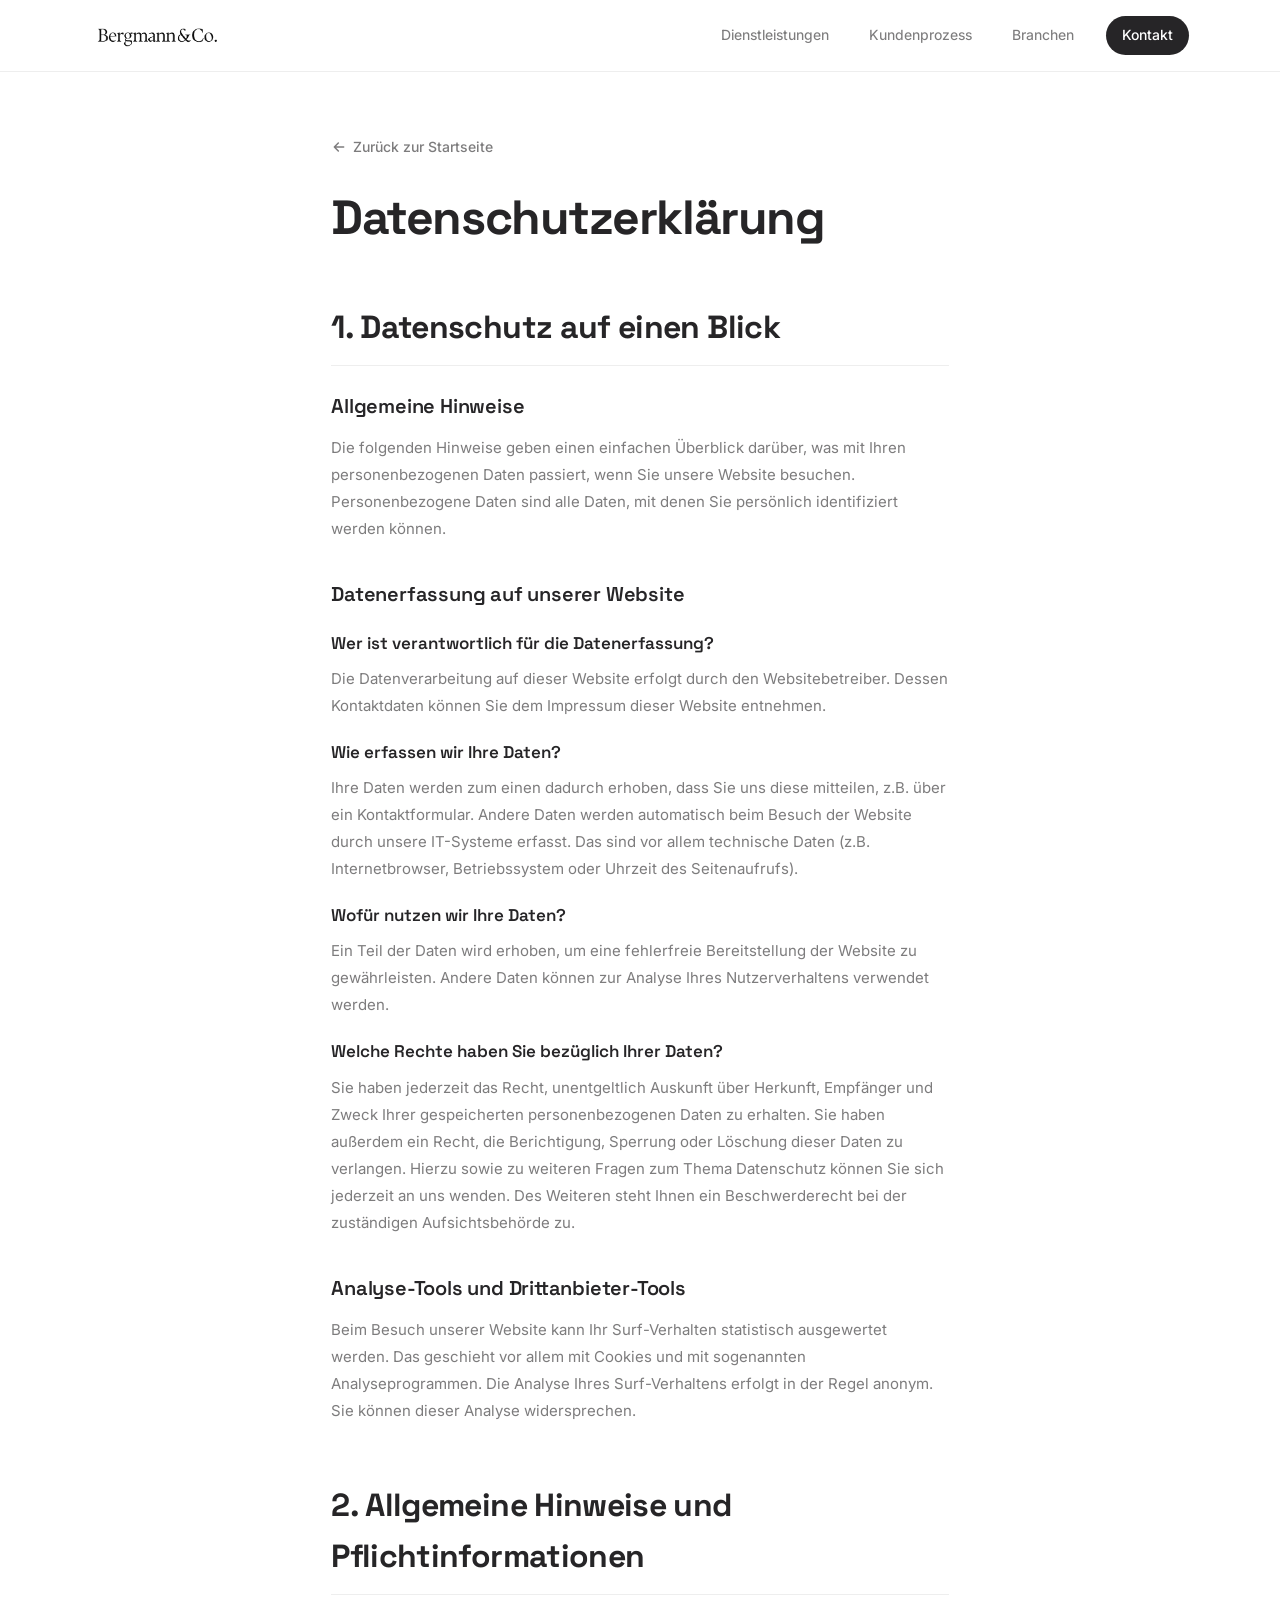
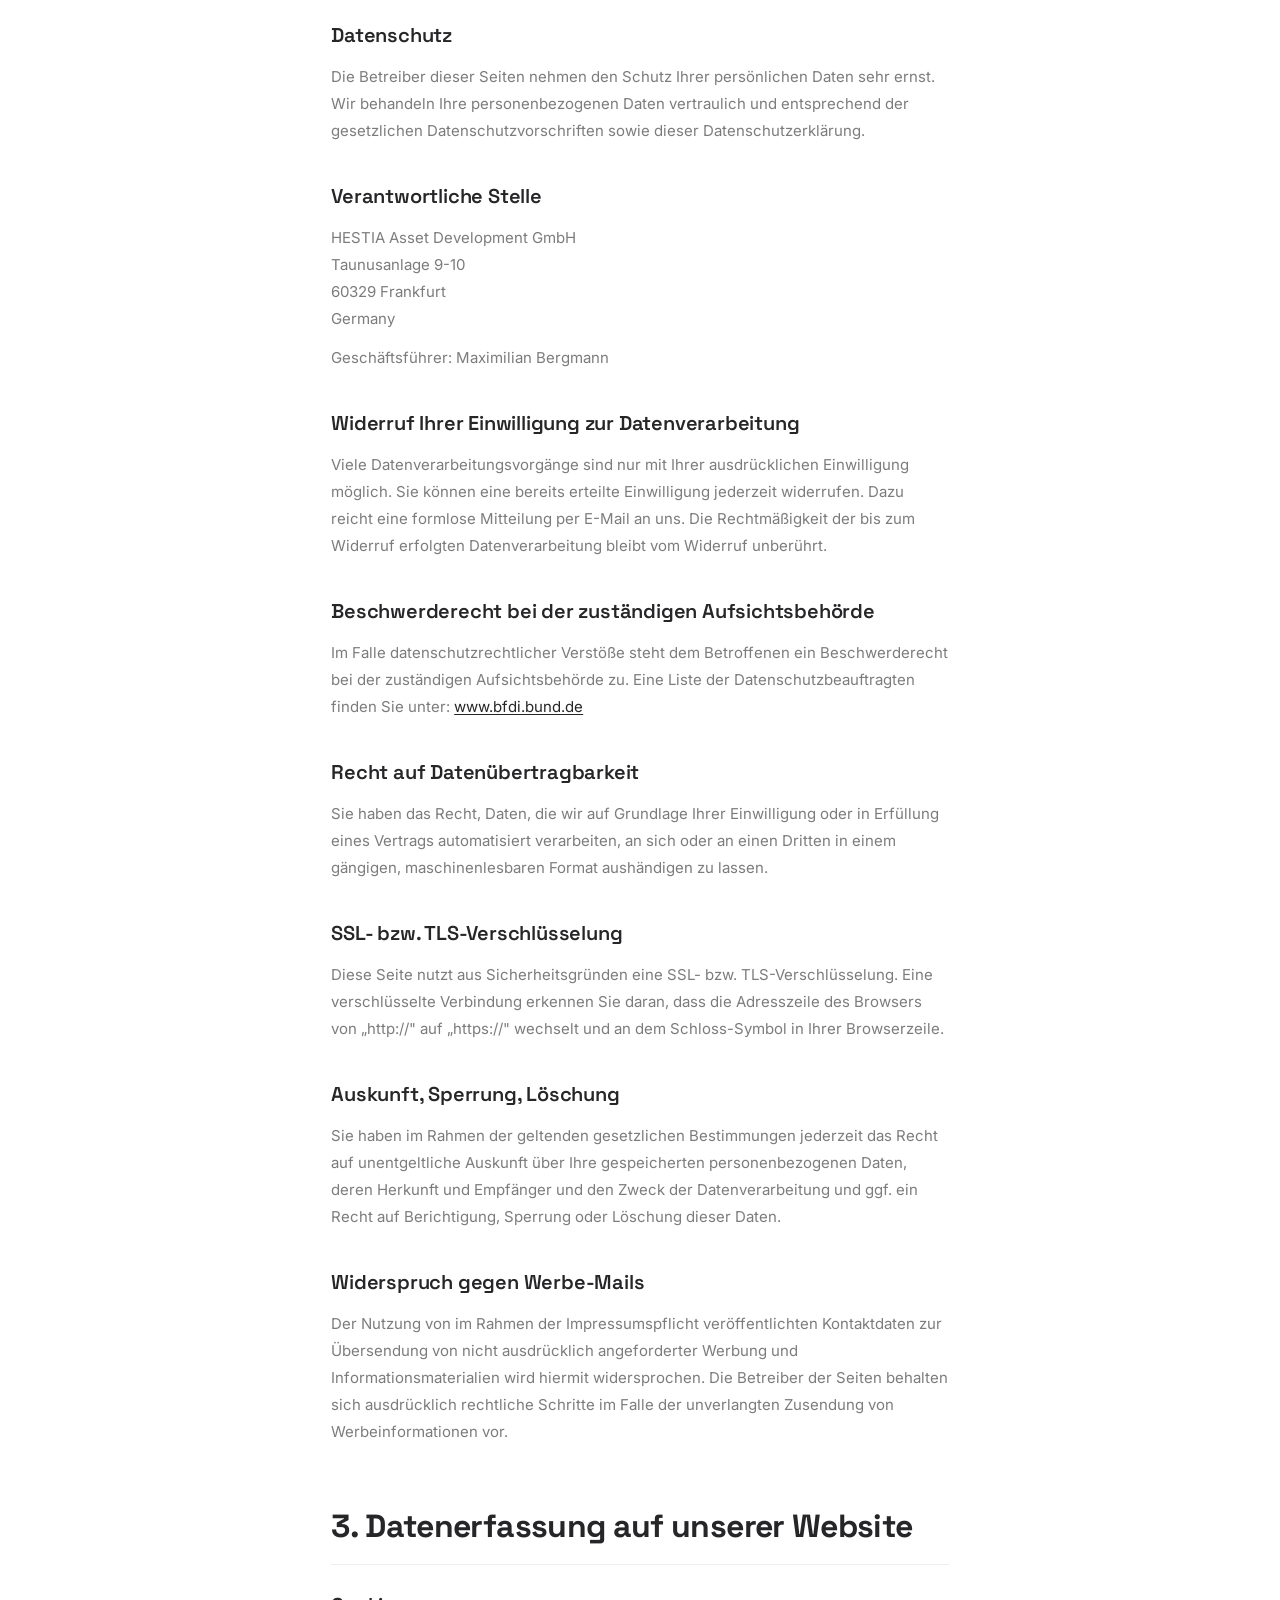
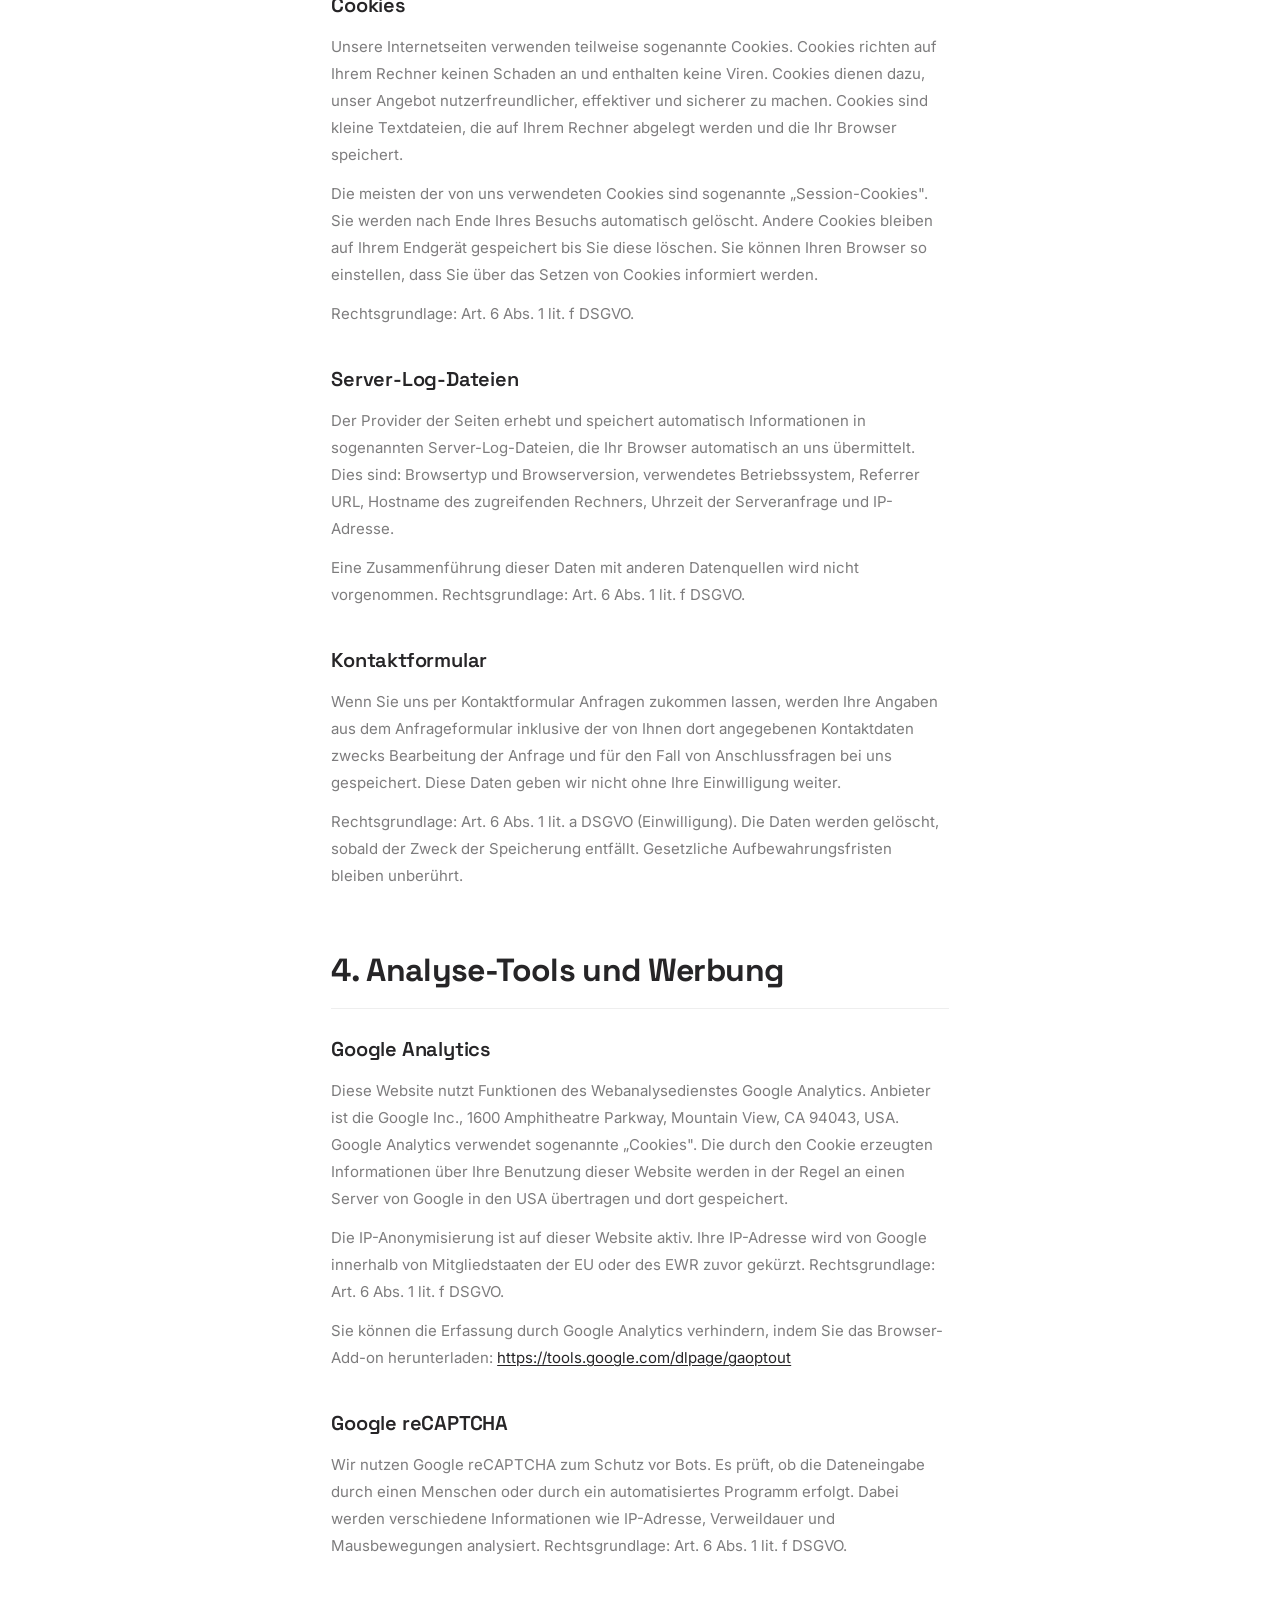
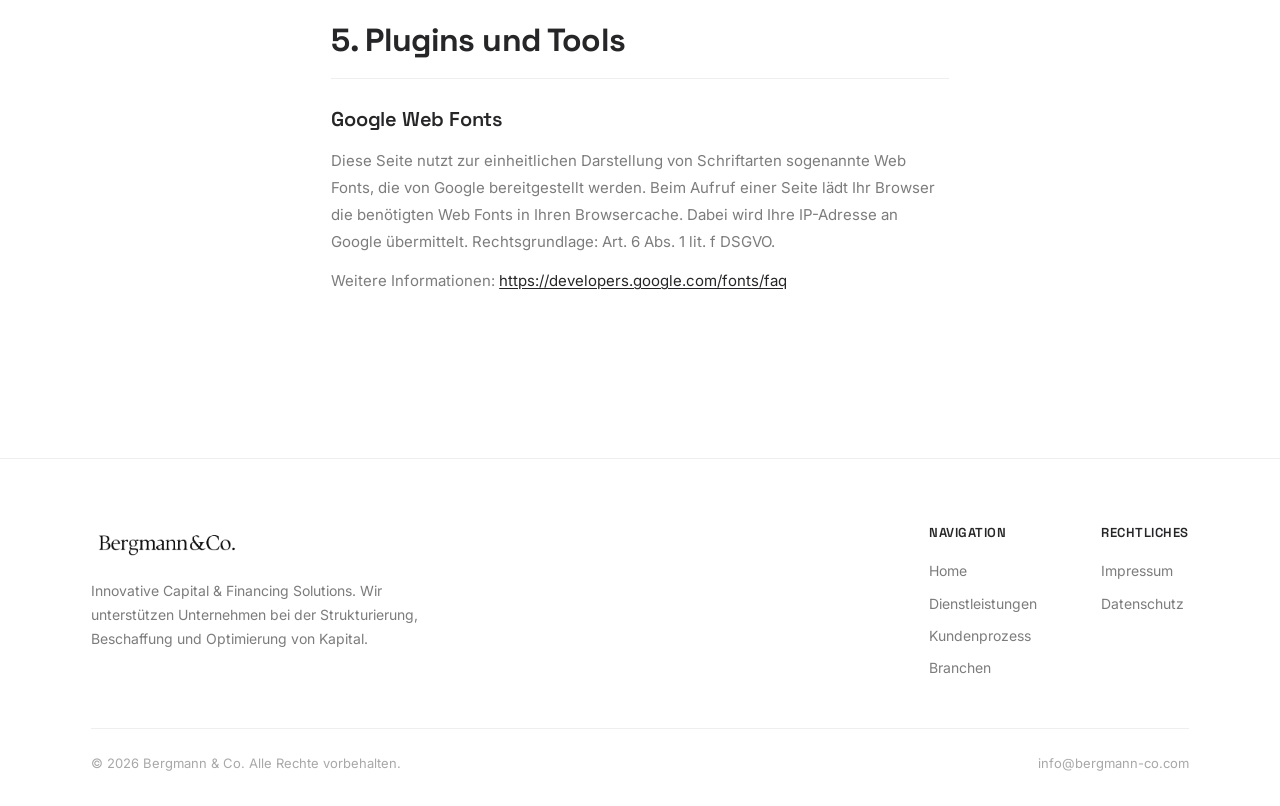
==== datenschutz.html @ a4ee8e70 "v7: Card page redesign, favicon.ico, production-hardened Vercel config Redesigned all 3 team card pa" ====
<!DOCTYPE html>
<html lang="de">
<head>
  <meta charset="UTF-8">
  <meta name="viewport" content="width=device-width, initial-scale=1.0">
  <title>Datenschutz — Bergmann & Co.</title>
  <link rel="icon" href="/favicon.ico" sizes="any">
  <link rel="icon" type="image/svg+xml" href="/favicon.svg">
  <link rel="canonical" href="https://bergmann-co.com/datenschutz">

  <!-- Fonts -->
  <link rel="preconnect" href="https://fonts.googleapis.com">
  <link rel="preconnect" href="https://fonts.gstatic.com" crossorigin>
  <link href="https://fonts.googleapis.com/css2?family=Inter:wght@300;400;500;600;700&family=Space+Grotesk:wght@400;500;600;700&display=swap" rel="stylesheet">

  <!-- Styles -->
  <link rel="stylesheet" href="assets/css/main.css">
  <style>
    .legal { padding: calc(var(--nav-height) + 64px) 0 var(--section-pad); }
    .legal__container { max-width: 720px; margin: 0 auto; padding: 0 var(--container-pad); }
    .legal__back { display: inline-flex; align-items: center; gap: 6px; font-size: 14px; font-weight: 500; color: var(--color-dark-60); margin-bottom: 32px; transition: color 0.25s; }
    .legal__back:hover { color: var(--color-dark); }
    .legal__back svg { transition: transform 0.25s; }
    .legal__back:hover svg { transform: translateX(-3px); }
    .legal__title { font-family: var(--font-heading); font-weight: 700; font-size: clamp(32px, 4vw, 48px); letter-spacing: -0.03em; margin-bottom: 48px; line-height: 1.15; }
    .legal__section { margin-bottom: 36px; }
    .legal__heading { font-family: var(--font-heading); font-weight: 600; font-size: 20px; letter-spacing: -0.01em; margin-bottom: 12px; }
    .legal__subheading { font-family: var(--font-heading); font-weight: 600; font-size: 17px; margin-bottom: 8px; margin-top: 20px; }
    .legal__text { font-size: 15px; line-height: 1.8; color: var(--color-dark-60); margin-bottom: 12px; }
    .legal__text a { color: var(--color-dark); text-decoration: underline; text-underline-offset: 2px; }
    .legal__text a:hover { color: var(--color-dark-80); }
    .legal__number { font-family: var(--font-heading); font-weight: 700; font-size: clamp(24px, 3vw, 32px); letter-spacing: -0.02em; margin-bottom: 24px; margin-top: 56px; padding-bottom: 12px; border-bottom: 1px solid var(--color-border); }
  </style>
</head>
<body>

  <!-- ========== NAVIGATION ========== -->
  <nav class="nav is-scrolled" id="nav">
    <div class="nav__container">
      <a href="index.html" class="nav__logo">
        <img src="assets/images/logo-black.png" alt="Bergmann & Co." class="nav__logo-img">
      </a>
      <div class="nav__links">
        <a href="index.html#services" class="nav__link">Dienstleistungen</a>
        <a href="index.html#process" class="nav__link">Kundenprozess</a>
        <a href="index.html#industries" class="nav__link">Branchen</a>
        <a href="index.html" class="nav__link nav__link--cta">Kontakt</a>
      </div>
      <button class="nav__burger" id="navBurger" aria-label="Menü öffnen">
        <span></span>
        <span></span>
      </button>
    </div>
  </nav>

  <!-- ========== MOBILE MENU ========== -->
  <div class="mobile-menu" id="mobileMenu">
    <div class="mobile-menu__inner">
      <a href="index.html#services" class="mobile-menu__link">Dienstleistungen</a>
      <a href="index.html#process" class="mobile-menu__link">Kundenprozess</a>
      <a href="index.html#industries" class="mobile-menu__link">Branchen</a>
      <a href="index.html" class="mobile-menu__link">Kontakt</a>
    </div>
  </div>

  <!-- ========== LEGAL CONTENT ========== -->
  <section class="legal">
    <div class="legal__container">
      <a href="index.html" class="legal__back">
        <svg width="16" height="16" viewBox="0 0 16 16" fill="none"><path d="M12.67 8H3.33M7.33 4l-4 4 4 4" stroke="currentColor" stroke-width="1.5" stroke-linecap="round" stroke-linejoin="round"/></svg>
        Zurück zur Startseite
      </a>
      <h1 class="legal__title">Datenschutzerklärung</h1>

      <!-- 1 -->
      <h2 class="legal__number">1. Datenschutz auf einen Blick</h2>

      <div class="legal__section">
        <h3 class="legal__heading">Allgemeine Hinweise</h3>
        <p class="legal__text">Die folgenden Hinweise geben einen einfachen Überblick darüber, was mit Ihren personenbezogenen Daten passiert, wenn Sie unsere Website besuchen. Personenbezogene Daten sind alle Daten, mit denen Sie persönlich identifiziert werden können.</p>
      </div>

      <div class="legal__section">
        <h3 class="legal__heading">Datenerfassung auf unserer Website</h3>
        <h4 class="legal__subheading">Wer ist verantwortlich für die Datenerfassung?</h4>
        <p class="legal__text">Die Datenverarbeitung auf dieser Website erfolgt durch den Websitebetreiber. Dessen Kontaktdaten können Sie dem Impressum dieser Website entnehmen.</p>

        <h4 class="legal__subheading">Wie erfassen wir Ihre Daten?</h4>
        <p class="legal__text">Ihre Daten werden zum einen dadurch erhoben, dass Sie uns diese mitteilen, z.B. über ein Kontaktformular. Andere Daten werden automatisch beim Besuch der Website durch unsere IT-Systeme erfasst. Das sind vor allem technische Daten (z.B. Internetbrowser, Betriebssystem oder Uhrzeit des Seitenaufrufs).</p>

        <h4 class="legal__subheading">Wofür nutzen wir Ihre Daten?</h4>
        <p class="legal__text">Ein Teil der Daten wird erhoben, um eine fehlerfreie Bereitstellung der Website zu gewährleisten. Andere Daten können zur Analyse Ihres Nutzerverhaltens verwendet werden.</p>

        <h4 class="legal__subheading">Welche Rechte haben Sie bezüglich Ihrer Daten?</h4>
        <p class="legal__text">Sie haben jederzeit das Recht, unentgeltlich Auskunft über Herkunft, Empfänger und Zweck Ihrer gespeicherten personenbezogenen Daten zu erhalten. Sie haben außerdem ein Recht, die Berichtigung, Sperrung oder Löschung dieser Daten zu verlangen. Hierzu sowie zu weiteren Fragen zum Thema Datenschutz können Sie sich jederzeit an uns wenden. Des Weiteren steht Ihnen ein Beschwerderecht bei der zuständigen Aufsichtsbehörde zu.</p>
      </div>

      <div class="legal__section">
        <h3 class="legal__heading">Analyse-Tools und Drittanbieter-Tools</h3>
        <p class="legal__text">Beim Besuch unserer Website kann Ihr Surf-Verhalten statistisch ausgewertet werden. Das geschieht vor allem mit Cookies und mit sogenannten Analyseprogrammen. Die Analyse Ihres Surf-Verhaltens erfolgt in der Regel anonym. Sie können dieser Analyse widersprechen.</p>
      </div>

      <!-- 2 -->
      <h2 class="legal__number">2. Allgemeine Hinweise und Pflichtinformationen</h2>

      <div class="legal__section">
        <h3 class="legal__heading">Datenschutz</h3>
        <p class="legal__text">Die Betreiber dieser Seiten nehmen den Schutz Ihrer persönlichen Daten sehr ernst. Wir behandeln Ihre personenbezogenen Daten vertraulich und entsprechend der gesetzlichen Datenschutzvorschriften sowie dieser Datenschutzerklärung.</p>
      </div>

      <div class="legal__section">
        <h3 class="legal__heading">Verantwortliche Stelle</h3>
        <p class="legal__text">
          HESTIA Asset Development GmbH<br>
          Taunusanlage 9-10<br>
          60329 Frankfurt<br>
          Germany
        </p>
        <p class="legal__text">Geschäftsführer: Maximilian Bergmann</p>
      </div>

      <div class="legal__section">
        <h3 class="legal__heading">Widerruf Ihrer Einwilligung zur Datenverarbeitung</h3>
        <p class="legal__text">Viele Datenverarbeitungsvorgänge sind nur mit Ihrer ausdrücklichen Einwilligung möglich. Sie können eine bereits erteilte Einwilligung jederzeit widerrufen. Dazu reicht eine formlose Mitteilung per E-Mail an uns. Die Rechtmäßigkeit der bis zum Widerruf erfolgten Datenverarbeitung bleibt vom Widerruf unberührt.</p>
      </div>

      <div class="legal__section">
        <h3 class="legal__heading">Beschwerderecht bei der zuständigen Aufsichtsbehörde</h3>
        <p class="legal__text">Im Falle datenschutzrechtlicher Verstöße steht dem Betroffenen ein Beschwerderecht bei der zuständigen Aufsichtsbehörde zu. Eine Liste der Datenschutzbeauftragten finden Sie unter: <a href="https://www.bfdi.bund.de/DE/Infothek/Anschriften_Links/anschriften_links-node.html" target="_blank" rel="noopener">www.bfdi.bund.de</a></p>
      </div>

      <div class="legal__section">
        <h3 class="legal__heading">Recht auf Datenübertragbarkeit</h3>
        <p class="legal__text">Sie haben das Recht, Daten, die wir auf Grundlage Ihrer Einwilligung oder in Erfüllung eines Vertrags automatisiert verarbeiten, an sich oder an einen Dritten in einem gängigen, maschinenlesbaren Format aushändigen zu lassen.</p>
      </div>

      <div class="legal__section">
        <h3 class="legal__heading">SSL- bzw. TLS-Verschlüsselung</h3>
        <p class="legal__text">Diese Seite nutzt aus Sicherheitsgründen eine SSL- bzw. TLS-Verschlüsselung. Eine verschlüsselte Verbindung erkennen Sie daran, dass die Adresszeile des Browsers von „http://" auf „https://" wechselt und an dem Schloss-Symbol in Ihrer Browserzeile.</p>
      </div>

      <div class="legal__section">
        <h3 class="legal__heading">Auskunft, Sperrung, Löschung</h3>
        <p class="legal__text">Sie haben im Rahmen der geltenden gesetzlichen Bestimmungen jederzeit das Recht auf unentgeltliche Auskunft über Ihre gespeicherten personenbezogenen Daten, deren Herkunft und Empfänger und den Zweck der Datenverarbeitung und ggf. ein Recht auf Berichtigung, Sperrung oder Löschung dieser Daten.</p>
      </div>

      <div class="legal__section">
        <h3 class="legal__heading">Widerspruch gegen Werbe-Mails</h3>
        <p class="legal__text">Der Nutzung von im Rahmen der Impressumspflicht veröffentlichten Kontaktdaten zur Übersendung von nicht ausdrücklich angeforderter Werbung und Informationsmaterialien wird hiermit widersprochen. Die Betreiber der Seiten behalten sich ausdrücklich rechtliche Schritte im Falle der unverlangten Zusendung von Werbeinformationen vor.</p>
      </div>

      <!-- 3 -->
      <h2 class="legal__number">3. Datenerfassung auf unserer Website</h2>

      <div class="legal__section">
        <h3 class="legal__heading">Cookies</h3>
        <p class="legal__text">Unsere Internetseiten verwenden teilweise sogenannte Cookies. Cookies richten auf Ihrem Rechner keinen Schaden an und enthalten keine Viren. Cookies dienen dazu, unser Angebot nutzerfreundlicher, effektiver und sicherer zu machen. Cookies sind kleine Textdateien, die auf Ihrem Rechner abgelegt werden und die Ihr Browser speichert.</p>
        <p class="legal__text">Die meisten der von uns verwendeten Cookies sind sogenannte „Session-Cookies". Sie werden nach Ende Ihres Besuchs automatisch gelöscht. Andere Cookies bleiben auf Ihrem Endgerät gespeichert bis Sie diese löschen. Sie können Ihren Browser so einstellen, dass Sie über das Setzen von Cookies informiert werden.</p>
        <p class="legal__text">Rechtsgrundlage: Art. 6 Abs. 1 lit. f DSGVO.</p>
      </div>

      <div class="legal__section">
        <h3 class="legal__heading">Server-Log-Dateien</h3>
        <p class="legal__text">Der Provider der Seiten erhebt und speichert automatisch Informationen in sogenannten Server-Log-Dateien, die Ihr Browser automatisch an uns übermittelt. Dies sind: Browsertyp und Browserversion, verwendetes Betriebssystem, Referrer URL, Hostname des zugreifenden Rechners, Uhrzeit der Serveranfrage und IP-Adresse.</p>
        <p class="legal__text">Eine Zusammenführung dieser Daten mit anderen Datenquellen wird nicht vorgenommen. Rechtsgrundlage: Art. 6 Abs. 1 lit. f DSGVO.</p>
      </div>

      <div class="legal__section">
        <h3 class="legal__heading">Kontaktformular</h3>
        <p class="legal__text">Wenn Sie uns per Kontaktformular Anfragen zukommen lassen, werden Ihre Angaben aus dem Anfrageformular inklusive der von Ihnen dort angegebenen Kontaktdaten zwecks Bearbeitung der Anfrage und für den Fall von Anschlussfragen bei uns gespeichert. Diese Daten geben wir nicht ohne Ihre Einwilligung weiter.</p>
        <p class="legal__text">Rechtsgrundlage: Art. 6 Abs. 1 lit. a DSGVO (Einwilligung). Die Daten werden gelöscht, sobald der Zweck der Speicherung entfällt. Gesetzliche Aufbewahrungsfristen bleiben unberührt.</p>
      </div>

      <!-- 4 -->
      <h2 class="legal__number">4. Analyse-Tools und Werbung</h2>

      <div class="legal__section">
        <h3 class="legal__heading">Google Analytics</h3>
        <p class="legal__text">Diese Website nutzt Funktionen des Webanalysedienstes Google Analytics. Anbieter ist die Google Inc., 1600 Amphitheatre Parkway, Mountain View, CA 94043, USA. Google Analytics verwendet sogenannte „Cookies". Die durch den Cookie erzeugten Informationen über Ihre Benutzung dieser Website werden in der Regel an einen Server von Google in den USA übertragen und dort gespeichert.</p>
        <p class="legal__text">Die IP-Anonymisierung ist auf dieser Website aktiv. Ihre IP-Adresse wird von Google innerhalb von Mitgliedstaaten der EU oder des EWR zuvor gekürzt. Rechtsgrundlage: Art. 6 Abs. 1 lit. f DSGVO.</p>
        <p class="legal__text">Sie können die Erfassung durch Google Analytics verhindern, indem Sie das Browser-Add-on herunterladen: <a href="https://tools.google.com/dlpage/gaoptout?hl=de" target="_blank" rel="noopener">https://tools.google.com/dlpage/gaoptout</a></p>
      </div>

      <div class="legal__section">
        <h3 class="legal__heading">Google reCAPTCHA</h3>
        <p class="legal__text">Wir nutzen Google reCAPTCHA zum Schutz vor Bots. Es prüft, ob die Dateneingabe durch einen Menschen oder durch ein automatisiertes Programm erfolgt. Dabei werden verschiedene Informationen wie IP-Adresse, Verweildauer und Mausbewegungen analysiert. Rechtsgrundlage: Art. 6 Abs. 1 lit. f DSGVO.</p>
      </div>

      <!-- 5 -->
      <h2 class="legal__number">5. Plugins und Tools</h2>

      <div class="legal__section">
        <h3 class="legal__heading">Google Web Fonts</h3>
        <p class="legal__text">Diese Seite nutzt zur einheitlichen Darstellung von Schriftarten sogenannte Web Fonts, die von Google bereitgestellt werden. Beim Aufruf einer Seite lädt Ihr Browser die benötigten Web Fonts in Ihren Browsercache. Dabei wird Ihre IP-Adresse an Google übermittelt. Rechtsgrundlage: Art. 6 Abs. 1 lit. f DSGVO.</p>
        <p class="legal__text">Weitere Informationen: <a href="https://developers.google.com/fonts/faq" target="_blank" rel="noopener">https://developers.google.com/fonts/faq</a></p>
      </div>

    </div>
  </section>

  <!-- ========== FOOTER ========== -->
  <footer class="footer">
    <div class="footer__container">
      <div class="footer__top">
        <div class="footer__brand">
          <img src="assets/images/logo-black.png" alt="Bergmann & Co." class="footer__logo">
          <p class="footer__desc">Innovative Capital & Financing Solutions. Wir unterstützen Unternehmen bei der Strukturierung, Beschaffung und Optimierung von Kapital.</p>
        </div>
        <div class="footer__nav">
          <div class="footer__col">
            <h4 class="footer__col-title">Navigation</h4>
            <a href="index.html" class="footer__link">Home</a>
            <a href="index.html#services" class="footer__link">Dienstleistungen</a>
            <a href="index.html#process" class="footer__link">Kundenprozess</a>
            <a href="index.html#industries" class="footer__link">Branchen</a>
          </div>
          <div class="footer__col">
            <h4 class="footer__col-title">Rechtliches</h4>
            <a href="impressum.html" class="footer__link">Impressum</a>
            <a href="datenschutz.html" class="footer__link">Datenschutz</a>
          </div>
        </div>
      </div>
      <div class="footer__bottom">
        <span class="footer__copy">&copy; 2026 Bergmann & Co. Alle Rechte vorbehalten.</span>
        <a href="mailto:info@bergmann-co.com" class="footer__email">info@bergmann-co.com</a>
      </div>
    </div>
  </footer>

  <script>
    const burger = document.getElementById('navBurger');
    const mobileMenu = document.getElementById('mobileMenu');
    burger.addEventListener('click', () => {
      burger.classList.toggle('is-active');
      mobileMenu.classList.toggle('is-open');
      document.body.style.overflow = mobileMenu.classList.contains('is-open') ? 'hidden' : '';
    });
  </script>
</body>
</html>
---- assets/css/main.css ----
/* ============================================================
   BERGMANN & CO. — REBRANDED DESIGN SYSTEM v2
   White + #262527 | Animated SaaS Finance Aesthetic
   ============================================================ */

/* ---- RESET & TOKENS ---- */
*, *::before, *::after { margin: 0; padding: 0; box-sizing: border-box; }

:root {
  --color-dark: #262527;
  --color-dark-80: rgba(38, 37, 39, 0.80);
  --color-dark-60: rgba(38, 37, 39, 0.60);
  --color-dark-40: rgba(38, 37, 39, 0.40);
  --color-dark-10: rgba(38, 37, 39, 0.10);
  --color-dark-05: rgba(38, 37, 39, 0.05);
  --color-white: #ffffff;
  --color-white-80: rgba(255, 255, 255, 0.80);
  --color-white-60: rgba(255, 255, 255, 0.60);
  --color-white-40: rgba(255, 255, 255, 0.40);
  --color-white-10: rgba(255, 255, 255, 0.10);
  --color-surface: #fafafa;
  --color-border: rgba(38, 37, 39, 0.08);
  --color-border-strong: rgba(38, 37, 39, 0.15);

  --gradient-accent: linear-gradient(135deg, #262527 0%, #3d3a40 40%, #524e56 100%);
  --gradient-glow: radial-gradient(ellipse at 50% 0%, rgba(38, 37, 39, 0.06) 0%, transparent 70%);

  --font-heading: 'Space Grotesk', sans-serif;
  --font-body: 'Inter', sans-serif;

  --nav-height: 72px;
  --section-pad: clamp(80px, 10vw, 140px);
  --container-max: 1200px;
  --container-pad: clamp(20px, 4vw, 64px);

  --radius-sm: 8px;
  --radius-md: 12px;
  --radius-lg: 16px;
  --radius-xl: 20px;
  --radius-full: 9999px;

  --ease-out: cubic-bezier(0.16, 1, 0.3, 1);
  --ease-in-out: cubic-bezier(0.65, 0, 0.35, 1);
  --duration: 0.6s;
}

html {
  scroll-behavior: smooth;
  -webkit-font-smoothing: antialiased;
  -moz-osx-font-smoothing: grayscale;
}

body {
  font-family: var(--font-body);
  font-weight: 400;
  font-size: 16px;
  line-height: 1.6;
  color: var(--color-dark);
  background: var(--color-white);
  overflow-x: hidden;
}

img { max-width: 100%; height: auto; display: block; }
a { text-decoration: none; color: inherit; }
button { border: none; background: none; cursor: pointer; font-family: inherit; }

/* ---- UTILITIES ---- */
.section-tag {
  display: inline-flex;
  align-items: center;
  gap: 8px;
  font-family: var(--font-body);
  font-size: 13px;
  font-weight: 500;
  letter-spacing: 0.08em;
  text-transform: uppercase;
  color: var(--color-dark-60);
  padding: 6px 14px;
  border: 1px solid var(--color-border-strong);
  border-radius: var(--radius-full);
  width: fit-content;
}

.section-tag--light {
  color: var(--color-white-60);
  border-color: var(--color-white-10);
}

.section-title {
  font-family: var(--font-heading);
  font-weight: 600;
  font-size: clamp(32px, 4vw, 52px);
  line-height: 1.15;
  letter-spacing: -0.025em;
  color: var(--color-dark);
  margin-top: 20px;
}

.section-desc {
  font-size: 17px;
  line-height: 1.7;
  color: var(--color-dark-60);
  max-width: 580px;
  margin-top: 16px;
}

/* ---- BUTTONS ---- */
.btn {
  display: inline-flex;
  align-items: center;
  justify-content: center;
  gap: 8px;
  font-family: var(--font-body);
  font-weight: 500;
  font-size: 15px;
  padding: 12px 28px;
  border-radius: var(--radius-full);
  transition: all 0.3s var(--ease-out);
  cursor: pointer;
  position: relative;
  overflow: hidden;
  border: none;
}

.btn--primary {
  background: var(--color-dark);
  color: var(--color-white);
  border: 1px solid var(--color-dark);
}
.btn--primary:hover {
  background: #3d3a40;
  border-color: #3d3a40;
  transform: translateY(-1px);
  box-shadow: 0 8px 30px rgba(38, 37, 39, 0.25);
}

.btn--ghost {
  background: transparent;
  color: var(--color-dark);
  border: 1px solid var(--color-border-strong);
}
.btn--ghost:hover {
  background: var(--color-dark-05);
  border-color: var(--color-dark-40);
}

.btn--white {
  background: var(--color-white);
  color: var(--color-dark);
  border: 1px solid var(--color-white);
}
.btn--white:hover {
  background: rgba(255, 255, 255, 0.9);
  transform: translateY(-1px);
  box-shadow: 0 8px 30px rgba(255, 255, 255, 0.2);
}

.btn--lg { padding: 16px 36px; font-size: 16px; }
.btn--full { width: 100%; }

.btn svg { transition: transform 0.3s var(--ease-out); }
.btn:hover svg { transform: translateX(3px); }

/* ---- FORM STYLES ---- */
.form-row {
  display: grid;
  grid-template-columns: 1fr 1fr;
  gap: 12px;
}

.form-group {
  margin-bottom: 12px;
}

.form-label {
  display: block;
  font-size: 13px;
  font-weight: 500;
  color: var(--color-dark-60);
  margin-bottom: 6px;
  letter-spacing: 0.02em;
}

.form-input {
  width: 100%;
  padding: 11px 16px;
  font-family: var(--font-body);
  font-size: 14px;
  color: var(--color-dark);
  background: var(--color-white);
  border: 1px solid var(--color-border-strong);
  border-radius: var(--radius-md);
  outline: none;
  transition: all 0.25s var(--ease-out);
}

.form-input::placeholder {
  color: var(--color-dark-40);
}

.form-input:focus {
  border-color: var(--color-dark-40);
  box-shadow: 0 0 0 3px var(--color-dark-05);
}

.form-input--dark {
  background: rgba(255, 255, 255, 0.06);
  border-color: rgba(255, 255, 255, 0.12);
  color: var(--color-white);
}

.form-input--dark::placeholder {
  color: var(--color-white-40);
}

.form-input--dark:focus {
  border-color: rgba(255, 255, 255, 0.3);
  box-shadow: 0 0 0 3px rgba(255, 255, 255, 0.05);
}

.form-textarea {
  resize: vertical;
  min-height: 80px;
}

.form-textarea--sm {
  min-height: 60px;
}

/* ---- LIGHTBOX ---- */
.lightbox {
  position: fixed;
  inset: 0;
  z-index: 10000;
  display: flex;
  align-items: center;
  justify-content: center;
  opacity: 0;
  pointer-events: none;
  transition: opacity 0.4s var(--ease-out);
}

.lightbox.is-open {
  opacity: 1;
  pointer-events: auto;
}

.lightbox__backdrop {
  position: absolute;
  inset: 0;
  background: rgba(38, 37, 39, 0.6);
  backdrop-filter: blur(8px);
  -webkit-backdrop-filter: blur(8px);
}

.lightbox__container {
  position: relative;
  z-index: 1;
  width: 100%;
  max-width: 520px;
  padding: 20px;
}

.lightbox__card {
  background: var(--color-white);
  border-radius: var(--radius-xl);
  padding: 40px;
  position: relative;
  transform: translateY(20px) scale(0.97);
  transition: transform 0.5s var(--ease-out);
  box-shadow: 0 40px 80px rgba(0, 0, 0, 0.15);
}

.lightbox.is-open .lightbox__card {
  transform: translateY(0) scale(1);
}

.lightbox__close {
  position: absolute;
  top: 16px;
  right: 16px;
  width: 36px;
  height: 36px;
  display: flex;
  align-items: center;
  justify-content: center;
  border-radius: 50%;
  color: var(--color-dark-40);
  transition: all 0.25s;
}

.lightbox__close:hover {
  background: var(--color-dark-05);
  color: var(--color-dark);
}

.lightbox__header {
  margin-bottom: 28px;
}

.lightbox__title {
  font-family: var(--font-heading);
  font-size: 24px;
  font-weight: 600;
  letter-spacing: -0.02em;
}

.lightbox__subtitle {
  font-size: 14px;
  color: var(--color-dark-60);
  margin-top: 6px;
}

.lightbox__form .form-group:last-of-type {
  margin-bottom: 20px;
}

.lightbox__success {
  display: none;
  text-align: center;
  padding: 40px 20px;
}

.lightbox__success.is-visible {
  display: block;
}

.lightbox__success-icon {
  color: var(--color-dark);
  margin-bottom: 16px;
}

.lightbox__success-title {
  font-family: var(--font-heading);
  font-size: 22px;
  font-weight: 600;
  margin-bottom: 8px;
}

.lightbox__success-text {
  font-size: 15px;
  color: var(--color-dark-60);
}

/* ---- LOADER ---- */
.loader {
  position: fixed;
  inset: 0;
  z-index: 9999;
  background: var(--color-dark);
  display: flex;
  align-items: center;
  justify-content: center;
}

.loader__inner {
  display: flex;
  flex-direction: column;
  align-items: center;
  gap: 32px;
}

.loader__logo {
  width: 180px;
  opacity: 0;
}

.loader__bar {
  width: 180px;
  height: 2px;
  background: var(--color-white-10);
  border-radius: 2px;
  overflow: hidden;
}

.loader__progress {
  width: 0%;
  height: 100%;
  background: var(--color-white);
  border-radius: 2px;
  transition: width 0.05s linear;
}

.loader.is-done {
  pointer-events: none;
}

/* ---- NAVIGATION ---- */
.nav {
  position: fixed;
  top: 0;
  left: 0;
  right: 0;
  z-index: 1000;
  height: var(--nav-height);
  transition: all 0.4s var(--ease-out);
  background: rgba(255, 255, 255, 0.0);
}

.nav.is-scrolled {
  background: rgba(255, 255, 255, 0.85);
  backdrop-filter: blur(20px) saturate(1.4);
  -webkit-backdrop-filter: blur(20px) saturate(1.4);
  border-bottom: 1px solid var(--color-border);
}

.nav__container {
  max-width: var(--container-max);
  margin: 0 auto;
  padding: 0 var(--container-pad);
  height: 100%;
  display: flex;
  align-items: center;
  justify-content: space-between;
}

.nav__logo-img { height: 35px; width: auto; }

.nav__links {
  display: flex;
  align-items: center;
  gap: 8px;
}

.nav__link {
  font-size: 14px;
  font-weight: 450;
  color: var(--color-dark-60);
  padding: 8px 16px;
  border-radius: var(--radius-full);
  transition: all 0.25s var(--ease-out);
}

.nav__link:hover {
  color: var(--color-dark);
  background: var(--color-dark-05);
}

.nav__link--cta {
  color: var(--color-white);
  background: var(--color-dark);
  margin-left: 8px;
  font-weight: 500;
}

.nav__link--cta:hover {
  background: #3d3a40;
  color: var(--color-white);
}

.nav__burger {
  display: none;
  flex-direction: column;
  gap: 5px;
  padding: 8px;
  z-index: 1001;
}

.nav__burger span {
  display: block;
  width: 22px;
  height: 1.5px;
  background: var(--color-dark);
  border-radius: 2px;
  transition: all 0.3s var(--ease-out);
  transform-origin: center;
}

.nav__burger.is-active span:first-child {
  transform: rotate(45deg) translate(2.3px, 2.3px);
}
.nav__burger.is-active span:last-child {
  transform: rotate(-45deg) translate(2.3px, -2.3px);
}

/* Mobile Menu */
.mobile-menu {
  position: fixed;
  inset: 0;
  z-index: 999;
  background: rgba(255, 255, 255, 0.98);
  backdrop-filter: blur(30px);
  -webkit-backdrop-filter: blur(30px);
  display: flex;
  align-items: center;
  justify-content: center;
  opacity: 0;
  pointer-events: none;
  transition: opacity 0.4s var(--ease-out);
}

.mobile-menu.is-open {
  opacity: 1;
  pointer-events: auto;
}

.mobile-menu__inner {
  display: flex;
  flex-direction: column;
  align-items: center;
  gap: 12px;
}

.mobile-menu__link {
  font-family: var(--font-heading);
  font-size: clamp(28px, 5vw, 40px);
  font-weight: 600;
  color: var(--color-dark);
  padding: 8px 0;
  transition: opacity 0.25s;
  background: none;
  border: none;
  cursor: pointer;
}

.mobile-menu__link:hover { opacity: 0.6; }

/* ---- HERO ---- */
.hero {
  position: relative;
  min-height: 100vh;
  display: flex;
  align-items: center;
  justify-content: center;
  overflow: hidden;
  padding: calc(var(--nav-height) + 40px) var(--container-pad) 60px;
}

.hero__bg {
  position: absolute;
  inset: 0;
  z-index: 0;
}

.hero__gradient {
  position: absolute;
  inset: 0;
  background:
    radial-gradient(ellipse 80% 60% at 50% 0%, rgba(38, 37, 39, 0.04) 0%, transparent 60%),
    radial-gradient(ellipse 60% 80% at 80% 100%, rgba(38, 37, 39, 0.03) 0%, transparent 50%),
    radial-gradient(ellipse 50% 50% at 20% 60%, rgba(38, 37, 39, 0.02) 0%, transparent 40%);
}

.hero__grid-overlay {
  position: absolute;
  inset: 0;
  background-image:
    linear-gradient(rgba(38, 37, 39, 0.03) 1px, transparent 1px),
    linear-gradient(90deg, rgba(38, 37, 39, 0.03) 1px, transparent 1px);
  background-size: 80px 80px;
  mask-image: radial-gradient(ellipse 70% 60% at 50% 40%, black 20%, transparent 70%);
  -webkit-mask-image: radial-gradient(ellipse 70% 60% at 50% 40%, black 20%, transparent 70%);
}

/* Hero animated orbs */
.hero__orb {
  position: absolute;
  border-radius: 50%;
  filter: blur(80px);
  opacity: 0;
  animation: orb-float 12s ease-in-out infinite;
}

.hero__orb--1 {
  width: 400px;
  height: 400px;
  background: radial-gradient(circle, rgba(38, 37, 39, 0.06) 0%, transparent 70%);
  top: 10%;
  left: 15%;
  animation-delay: 0s;
}

.hero__orb--2 {
  width: 300px;
  height: 300px;
  background: radial-gradient(circle, rgba(38, 37, 39, 0.04) 0%, transparent 70%);
  top: 50%;
  right: 10%;
  animation-delay: -4s;
}

.hero__orb--3 {
  width: 350px;
  height: 350px;
  background: radial-gradient(circle, rgba(38, 37, 39, 0.05) 0%, transparent 70%);
  bottom: 10%;
  left: 40%;
  animation-delay: -8s;
}

@keyframes orb-float {
  0%, 100% {
    opacity: 0.6;
    transform: translate(0, 0) scale(1);
  }
  25% {
    opacity: 1;
    transform: translate(30px, -20px) scale(1.05);
  }
  50% {
    opacity: 0.8;
    transform: translate(-20px, 15px) scale(0.95);
  }
  75% {
    opacity: 1;
    transform: translate(15px, 25px) scale(1.02);
  }
}

/* Hero particles */
.hero__particles {
  position: absolute;
  inset: 0;
  overflow: hidden;
}

.hero__particle {
  position: absolute;
  width: 3px;
  height: 3px;
  border-radius: 50%;
  background: var(--color-dark);
  opacity: 0;
}

.hero__container {
  position: relative;
  z-index: 1;
  max-width: 820px;
  text-align: center;
  display: flex;
  flex-direction: column;
  align-items: center;
}

.hero__badge {
  display: inline-flex;
  align-items: center;
  gap: 8px;
  font-size: 13px;
  font-weight: 500;
  letter-spacing: 0.04em;
  color: var(--color-dark-60);
  padding: 8px 18px;
  background: var(--color-white);
  border: 1px solid var(--color-border);
  border-radius: var(--radius-full);
  box-shadow: 0 2px 12px rgba(0, 0, 0, 0.04);
  margin-bottom: 32px;
}

.hero__badge-dot {
  width: 6px;
  height: 6px;
  border-radius: 50%;
  background: #22c55e;
  animation: pulse-dot 2s ease-in-out infinite;
}

@keyframes pulse-dot {
  0%, 100% { opacity: 1; transform: scale(1); }
  50% { opacity: 0.5; transform: scale(1.3); }
}

.hero__title {
  font-family: var(--font-heading);
  font-weight: 700;
  font-size: clamp(42px, 5.5vw, 72px);
  line-height: 1.08;
  letter-spacing: -0.035em;
  color: var(--color-dark);
}

.hero__title-accent {
  background: linear-gradient(135deg, var(--color-dark) 0%, #6b6570 60%, #8a8490 100%);
  -webkit-background-clip: text;
  -webkit-text-fill-color: transparent;
  background-clip: text;
}

.hero__subtitle {
  font-size: clamp(16px, 1.8vw, 18px);
  line-height: 1.7;
  color: var(--color-dark-60);
  max-width: 600px;
  margin-top: 24px;
}

.hero__actions {
  display: flex;
  gap: 12px;
  margin-top: 40px;
  flex-wrap: wrap;
  justify-content: center;
}

/* Hero stats strip */
.hero__stats {
  display: flex;
  align-items: center;
  gap: 32px;
  margin-top: 56px;
  padding: 20px 36px;
  background: var(--color-white);
  border: 1px solid var(--color-border);
  border-radius: var(--radius-lg);
  box-shadow: 0 4px 20px rgba(0, 0, 0, 0.03);
}

.hero__stat {
  text-align: center;
}

.hero__stat-value {
  font-family: var(--font-heading);
  font-size: 28px;
  font-weight: 700;
  letter-spacing: -0.03em;
  color: var(--color-dark);
}

.hero__stat-suffix {
  font-family: var(--font-heading);
  font-size: 18px;
  font-weight: 600;
  color: var(--color-dark-60);
}

.hero__stat-label {
  display: block;
  font-size: 12px;
  font-weight: 500;
  color: var(--color-dark-40);
  margin-top: 2px;
  letter-spacing: 0.04em;
  text-transform: uppercase;
}

.hero__stat-divider {
  width: 1px;
  height: 36px;
  background: var(--color-border);
}

.hero__scroll-indicator {
  position: absolute;
  bottom: 40px;
  left: 50%;
  transform: translateX(-50%);
}

.hero__scroll-line {
  width: 1px;
  height: 48px;
  background: var(--color-dark-10);
  position: relative;
  overflow: hidden;
}

.hero__scroll-line::after {
  content: '';
  position: absolute;
  top: -100%;
  left: 0;
  width: 100%;
  height: 40%;
  background: var(--color-dark-40);
  animation: scroll-line 2s ease-in-out infinite;
}

@keyframes scroll-line {
  0% { top: -40%; }
  100% { top: 100%; }
}

/* ---- FEATURES (Capital Solutions) ---- */
.features {
  padding: var(--section-pad) 0;
  background: var(--color-white);
  position: relative;
}

.features::before {
  content: '';
  position: absolute;
  top: 0;
  left: 0;
  right: 0;
  height: 1px;
  background: linear-gradient(90deg, transparent, var(--color-border-strong), transparent);
}

.features__container {
  max-width: var(--container-max);
  margin: 0 auto;
  padding: 0 var(--container-pad);
}

.features__header {
  text-align: center;
  display: flex;
  flex-direction: column;
  align-items: center;
  margin-bottom: 64px;
}

.features__grid {
  display: grid;
  grid-template-columns: repeat(3, 1fr);
  gap: 1px;
  background: var(--color-border);
  border-radius: var(--radius-lg);
  overflow: hidden;
  border: 1px solid var(--color-border);
}

.feature-card {
  background: var(--color-white);
  padding: 40px 36px;
  transition: all 0.4s var(--ease-out);
  position: relative;
}

.feature-card::after {
  content: '';
  position: absolute;
  inset: 0;
  background: var(--gradient-glow);
  opacity: 0;
  transition: opacity 0.4s var(--ease-out);
  pointer-events: none;
}

.feature-card:hover::after { opacity: 1; }
.feature-card:hover { background: var(--color-surface); }

/* Animated icons for feature cards */
.feature-card__anim {
  width: 77px;
  height: 77px;
  margin-bottom: 24px;
  color: var(--color-dark);
}

.anim-icon {
  width: 77px;
  height: 77px;
}

/* --- Feature Card SVG initial states (GSAP-driven, see main.js) --- */
.fi-path {
  stroke-dasharray: 60;
  stroke-dashoffset: 60;
}

.fi-decline {
  stroke-dasharray: 70;
  stroke-dashoffset: 70;
}

.fi-decline-bg { opacity: 0.04; }
.fi-base { opacity: 0.06; }

.feature-card__title {
  font-family: var(--font-heading);
  font-weight: 600;
  font-size: 19px;
  line-height: 1.3;
  margin-bottom: 12px;
  letter-spacing: -0.01em;
}

.feature-card__text {
  font-size: 15px;
  line-height: 1.7;
  color: var(--color-dark-60);
}

/* ---- SERVICES ---- */
.services {
  padding: var(--section-pad) 0;
  background: var(--color-surface);
  position: relative;
}

.services__container {
  max-width: var(--container-max);
  margin: 0 auto;
  padding: 0 var(--container-pad);
}

.services__header {
  text-align: center;
  display: flex;
  flex-direction: column;
  align-items: center;
  margin-bottom: 64px;
}

.services__cards {
  display: grid;
  grid-template-columns: repeat(2, 1fr);
  gap: 24px;
  align-items: stretch;
}

/* Service card with animated border */
.service-card {
  position: relative;
  border-radius: var(--radius-xl);
  background: var(--color-white);
  overflow: hidden;
  transition: all 0.5s var(--ease-out);
  padding: 1px;
  display: flex;
  flex-direction: column;
}

.service-card::before {
  content: '';
  position: absolute;
  inset: 0;
  border-radius: var(--radius-xl);
  background: var(--color-border);
  z-index: 0;
}

/* Cursor-following glow on service cards */
.service-card__glow {
  position: absolute;
  inset: 0;
  border-radius: var(--radius-xl);
  z-index: 0;
  overflow: hidden;
  opacity: 0;
  transition: opacity 0.4s var(--ease-out);
  pointer-events: none;
}

.service-card:hover .service-card__glow {
  opacity: 1;
}

.service-card__glow-inner {
  position: absolute;
  width: 300px;
  height: 300px;
  border-radius: 50%;
  background: radial-gradient(circle, rgba(255,255,255,0.08) 0%, transparent 70%);
  transform: translate(-50%, -50%);
  pointer-events: none;
}

.service-card:hover {
  transform: translateY(-4px);
  box-shadow: 0 20px 60px rgba(38, 37, 39, 0.08), 0 1px 3px rgba(38, 37, 39, 0.04);
}

.service-card__inner {
  position: relative;
  z-index: 1;
  padding: 48px 40px;
  background: var(--color-white);
  border-radius: calc(var(--radius-xl) - 1px);
  flex: 1;
  display: flex;
  flex-direction: column;
}

.service-card__text { flex: 0; }
.service-card__features { flex: 1; }

/* ---- SERVICES DARK VARIANT ---- */
.services--dark {
  background: var(--color-dark);
}

.section-title--light { color: var(--color-white); }
.section-desc--light { color: var(--color-white-60); }

.service-card--on-dark {
  background: transparent;
}

.service-card--on-dark::before {
  background: rgba(255, 255, 255, 0.1);
}

.service-card--on-dark .service-card__inner {
  background: rgba(255, 255, 255, 0.04);
}

.service-card--on-dark .service-card__tag { color: var(--color-white-40); }
.service-card--on-dark .service-card__title { color: var(--color-white); }
.service-card--on-dark .service-card__text { color: var(--color-white-60); }
.service-card--on-dark .service-card__feature { color: var(--color-white-80); }
.service-card--on-dark .service-card__feature svg { color: var(--color-white-40); }
.service-card--on-dark .service-card__cta { color: var(--color-white); }

.service-card--on-dark .service-card__glow-inner {
  background: radial-gradient(circle, rgba(255,255,255,0.06) 0%, transparent 70%);
}

.service-card--on-dark:hover {
  box-shadow: 0 20px 60px rgba(0, 0, 0, 0.3);
}

.service-card__tag {
  display: inline-block;
  font-size: 12px;
  font-weight: 600;
  letter-spacing: 0.1em;
  text-transform: uppercase;
  color: var(--color-dark-40);
  margin-bottom: 16px;
}

.service-card__title {
  font-family: var(--font-heading);
  font-weight: 600;
  font-size: clamp(24px, 2.5vw, 30px);
  line-height: 1.2;
  letter-spacing: -0.025em;
  margin-bottom: 16px;
}

.service-card__text {
  font-size: 16px;
  line-height: 1.7;
  color: var(--color-dark-60);
  margin-bottom: 28px;
}

.service-card__features {
  display: flex;
  flex-direction: column;
  gap: 10px;
  margin-bottom: 32px;
}

.service-card__feature {
  display: flex;
  align-items: center;
  gap: 10px;
  font-size: 14px;
  font-weight: 450;
  color: var(--color-dark-80);
}

.service-card__feature svg {
  color: var(--color-dark-40);
  flex-shrink: 0;
}

.service-card__cta {
  display: inline-flex;
  align-items: center;
  gap: 8px;
  font-weight: 500;
  font-size: 15px;
  color: var(--color-dark);
  transition: all 0.25s var(--ease-out);
  background: none;
  border: none;
  cursor: pointer;
  padding: 0;
  font-family: var(--font-body);
}

.service-card__cta:hover { gap: 12px; }
.service-card__cta svg { transition: transform 0.3s var(--ease-out); }
.service-card__cta:hover svg { transform: translateX(3px); }

/* ---- CTA BAND ---- */
.cta-band {
  position: relative;
  overflow: hidden;
  background: var(--color-dark);
}

.cta-band__bg {
  position: absolute;
  inset: 0;
}

.cta-band__gradient {
  position: absolute;
  inset: 0;
  background:
    radial-gradient(ellipse 50% 80% at 0% 50%, rgba(255, 255, 255, 0.04) 0%, transparent 60%),
    radial-gradient(ellipse 50% 80% at 100% 50%, rgba(255, 255, 255, 0.03) 0%, transparent 60%);
}

.cta-band__container {
  max-width: var(--container-max);
  margin: 0 auto;
  padding: var(--section-pad) var(--container-pad);
  position: relative;
  z-index: 1;
}

.cta-band__content {
  display: grid;
  grid-template-columns: 1fr 1fr;
  gap: 64px;
  align-items: start;
}

.cta-band__title {
  font-family: var(--font-heading);
  font-weight: 600;
  font-size: clamp(30px, 3.5vw, 42px);
  line-height: 1.15;
  letter-spacing: -0.025em;
  color: var(--color-white);
}

.cta-band__tag {
  display: inline-block;
  font-size: 12px;
  font-weight: 600;
  letter-spacing: 0.1em;
  text-transform: uppercase;
  color: var(--color-white-40);
  margin: 20px 0 12px;
}

.cta-band__text {
  font-size: 15px;
  line-height: 1.8;
  color: var(--color-white-60);
  margin-bottom: 0;
}

/* CTA inline form */
.cta-form .form-group:last-of-type {
  margin-bottom: 16px;
}

.cta-band__form-wrap {
  background: rgba(255, 255, 255, 0.04);
  border: 1px solid rgba(255, 255, 255, 0.08);
  border-radius: var(--radius-xl);
  padding: 32px;
}

/* ---- PROCESS ---- */
.process {
  padding: var(--section-pad) 0;
  background: var(--color-white);
  position: relative;
}

.process__container {
  max-width: var(--container-max);
  margin: 0 auto;
  padding: 0 var(--container-pad);
}

.process__header {
  text-align: center;
  display: flex;
  flex-direction: column;
  align-items: center;
  margin-bottom: 80px;
}

.process__timeline {
  position: relative;
  max-width: 680px;
  margin: 0 auto;
}

.process__line {
  position: absolute;
  left: 28px;
  top: 0;
  bottom: 0;
  width: 1px;
  background: var(--color-border);
}

.process__line-fill {
  width: 100%;
  height: 0%;
  background: linear-gradient(180deg, var(--color-dark), var(--color-dark-40));
  transition: height 0.1s linear;
}

.process__step {
  display: flex;
  gap: 32px;
  padding-bottom: 48px;
  position: relative;
}

.process__step:last-child { padding-bottom: 0; }

.process__step-marker {
  width: 56px;
  height: 56px;
  border-radius: 50%;
  background: var(--color-white);
  border: 1px solid var(--color-border);
  display: flex;
  align-items: center;
  justify-content: center;
  flex-shrink: 0;
  position: relative;
  z-index: 1;
  transition: all 0.4s var(--ease-out);
}

.process__step.is-active .process__step-marker {
  background: var(--color-dark);
  border-color: var(--color-dark);
}

.process__step-num {
  font-family: var(--font-heading);
  font-size: 16px;
  font-weight: 600;
  color: var(--color-dark-40);
  transition: color 0.4s var(--ease-out);
}

.process__step.is-active .process__step-num { color: var(--color-white); }

.process__step-content { padding-top: 12px; }

.process__step-title {
  font-family: var(--font-heading);
  font-weight: 600;
  font-size: 20px;
  letter-spacing: -0.01em;
  margin-bottom: 8px;
}

.process__step-text {
  font-size: 15px;
  line-height: 1.7;
  color: var(--color-dark-60);
}

/* ---- INDUSTRIES ---- */
.industries {
  padding: var(--section-pad) 0;
  background: var(--color-surface);
  position: relative;
}

.industries__container {
  max-width: var(--container-max);
  margin: 0 auto;
  padding: 0 var(--container-pad);
}

.industries__header {
  text-align: center;
  display: flex;
  flex-direction: column;
  align-items: center;
  margin-bottom: 64px;
}

.industries__grid {
  display: grid;
  grid-template-columns: repeat(4, 1fr);
  gap: 20px;
}

.industry-card {
  position: relative;
  background: var(--color-white);
  border: 1px solid var(--color-border);
  border-radius: var(--radius-lg);
  padding: 32px 24px;
  transition: all 0.4s var(--ease-out);
  overflow: hidden;
}

.industry-card::before {
  content: '';
  position: absolute;
  top: 0;
  left: 0;
  right: 0;
  height: 3px;
  background: var(--gradient-accent);
  transform: scaleX(0);
  transform-origin: left;
  transition: transform 0.5s var(--ease-out);
}

.industry-card:hover::before { transform: scaleX(1); }

.industry-card:hover {
  transform: translateY(-4px);
  box-shadow: 0 16px 48px rgba(38, 37, 39, 0.08);
  border-color: var(--color-dark-10);
}

/* Animated industry illustrations */
.industry-card__anim-wrap {
  width: 100%;
  height: 100px;
  margin-bottom: 16px;
  overflow: hidden;
}

.industry-anim {
  width: 100%;
  height: 100%;
  color: var(--color-dark);
}

/* --- Industry: Mittelstand — bars grow up, trend line draws --- */
/* GSAP-driven — see main.js initIndustryAnims() */

/* --- Industry: Real Estate — buildings rise, windows fade in --- */
/* GSAP-driven — see main.js initIndustryAnims() */

/* --- Industry: High Yield — curve draws with travelling dot --- */
.ind-curve {
  stroke-dasharray: 200;
  stroke-dashoffset: 200;
}

/* --- Industry: Emissionen — network pulses --- */
/* GSAP-driven — see main.js initIndustryAnims() */

.industry-card__title {
  font-family: var(--font-heading);
  font-weight: 600;
  font-size: 19px;
  letter-spacing: -0.01em;
  margin-bottom: 10px;
}

.industry-card__text {
  font-size: 14px;
  line-height: 1.7;
  color: var(--color-dark-60);
}

/* ---- FOOTER ---- */
.footer {
  padding: 64px 0 32px;
  background: var(--color-white);
  border-top: 1px solid var(--color-border);
}

.footer__container {
  max-width: var(--container-max);
  margin: 0 auto;
  padding: 0 var(--container-pad);
}

.footer__top {
  display: flex;
  justify-content: space-between;
  gap: 80px;
  padding-bottom: 48px;
  border-bottom: 1px solid var(--color-border);
}

.footer__brand { max-width: 360px; }

.footer__logo {
  height: 40px;
  width: auto;
  margin-bottom: 16px;
}

.footer__desc {
  font-size: 14px;
  line-height: 1.7;
  color: var(--color-dark-60);
}

.footer__nav {
  display: flex;
  gap: 64px;
}

.footer__col {
  display: flex;
  flex-direction: column;
  gap: 10px;
}

.footer__col-title {
  font-family: var(--font-heading);
  font-size: 13px;
  font-weight: 600;
  letter-spacing: 0.04em;
  text-transform: uppercase;
  color: var(--color-dark);
  margin-bottom: 6px;
}

.footer__link {
  font-size: 14px;
  color: var(--color-dark-60);
  transition: color 0.25s;
  background: none;
  border: none;
  cursor: pointer;
  padding: 0;
  font-family: var(--font-body);
  text-align: left;
}

.footer__link:hover { color: var(--color-dark); }

.footer__bottom {
  display: flex;
  justify-content: space-between;
  align-items: center;
  padding-top: 24px;
}

.footer__copy {
  font-size: 13px;
  color: var(--color-dark-40);
}

.footer__email {
  font-size: 13px;
  color: var(--color-dark-40);
  transition: color 0.25s;
}

.footer__email:hover { color: var(--color-dark); }

/* ---- ANIMATION STATES ---- */
.anim-fade-up {
  opacity: 0;
  transform: translateY(24px);
}

.anim-fade-up.is-visible {
  opacity: 1;
  transform: translateY(0);
  transition: opacity 0.8s var(--ease-out), transform 0.8s var(--ease-out);
}

/* ---- RESPONSIVE ---- */
@media (max-width: 991px) {
  .nav__links { display: none; }
  .nav__burger { display: flex; }

  .features__grid { grid-template-columns: 1fr; }
  .services__cards { grid-template-columns: 1fr; }

  .cta-band__content {
    grid-template-columns: 1fr;
    gap: 32px;
  }

  .industries__grid { grid-template-columns: repeat(2, 1fr); }

  .hero__stats {
    flex-wrap: wrap;
    gap: 20px;
    padding: 16px 24px;
  }

  .hero__stat-divider {
    display: none;
  }
}

@media (max-width: 767px) {
  .industries__grid { grid-template-columns: 1fr; }

  .hero__title { font-size: clamp(36px, 8vw, 48px); }
  .footer__nav { gap: 40px; }

  .form-row { grid-template-columns: 1fr; }

  .lightbox__card { padding: 28px; }
}

@media (max-width: 479px) {
  .hero { padding-top: calc(var(--nav-height) + 24px); }

  .hero__badge {
    font-size: 10px;
    padding: 6px 12px;
    letter-spacing: 0.03em;
  }

  .hero__actions {
    flex-direction: column;
    width: 100%;
  }

  .hero__actions .btn {
    width: 100%;
    justify-content: center;
  }

  .hero__stats {
    display: grid;
    grid-template-columns: repeat(3, 1fr);
    gap: 0;
    padding: 16px 12px;
    text-align: center;
  }

  .hero__stat-value {
    font-size: 22px;
  }

  .hero__stat-suffix {
    font-size: 13px;
  }

  .hero__stat-label {
    font-size: 9px;
    letter-spacing: 0.02em;
  }

  .hero__stat-divider {
    display: none;
  }

  .service-card__inner { padding: 32px 24px; }

  .footer__top {
    flex-direction: column;
    gap: 40px;
  }

  .footer__bottom {
    flex-direction: column;
    gap: 8px;
    text-align: center;
  }

  .cta-band__form-wrap { padding: 20px; }
}

/* ---- REDUCED MOTION ---- */
@media (prefers-reduced-motion: reduce) {
  *, *::before, *::after {
    animation-duration: 0.01ms !important;
    animation-iteration-count: 1 !important;
    transition-duration: 0.01ms !important;
  }

  .anim-fade-up {
    opacity: 1;
    transform: none;
  }

  .hero__scroll-line::after,
  .hero__badge-dot,
  .hero__orb {
    animation: none;
  }
}
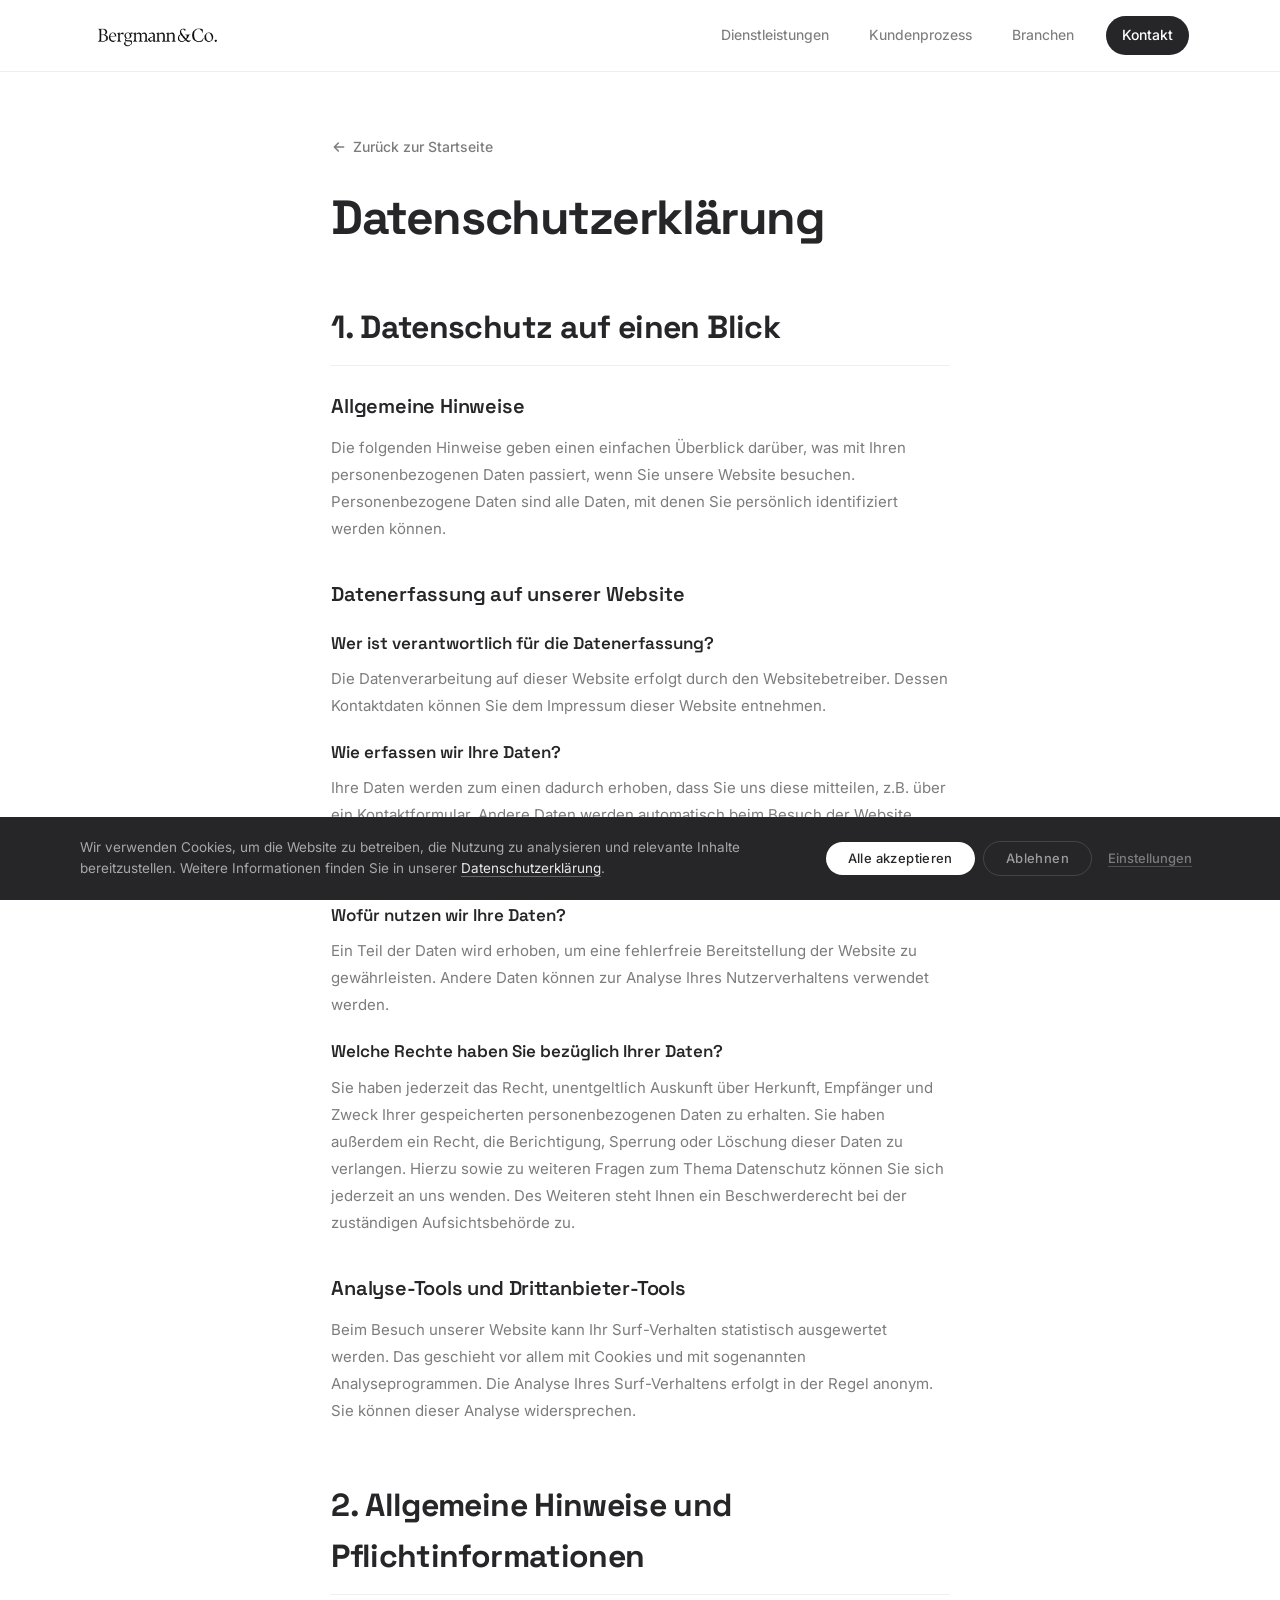
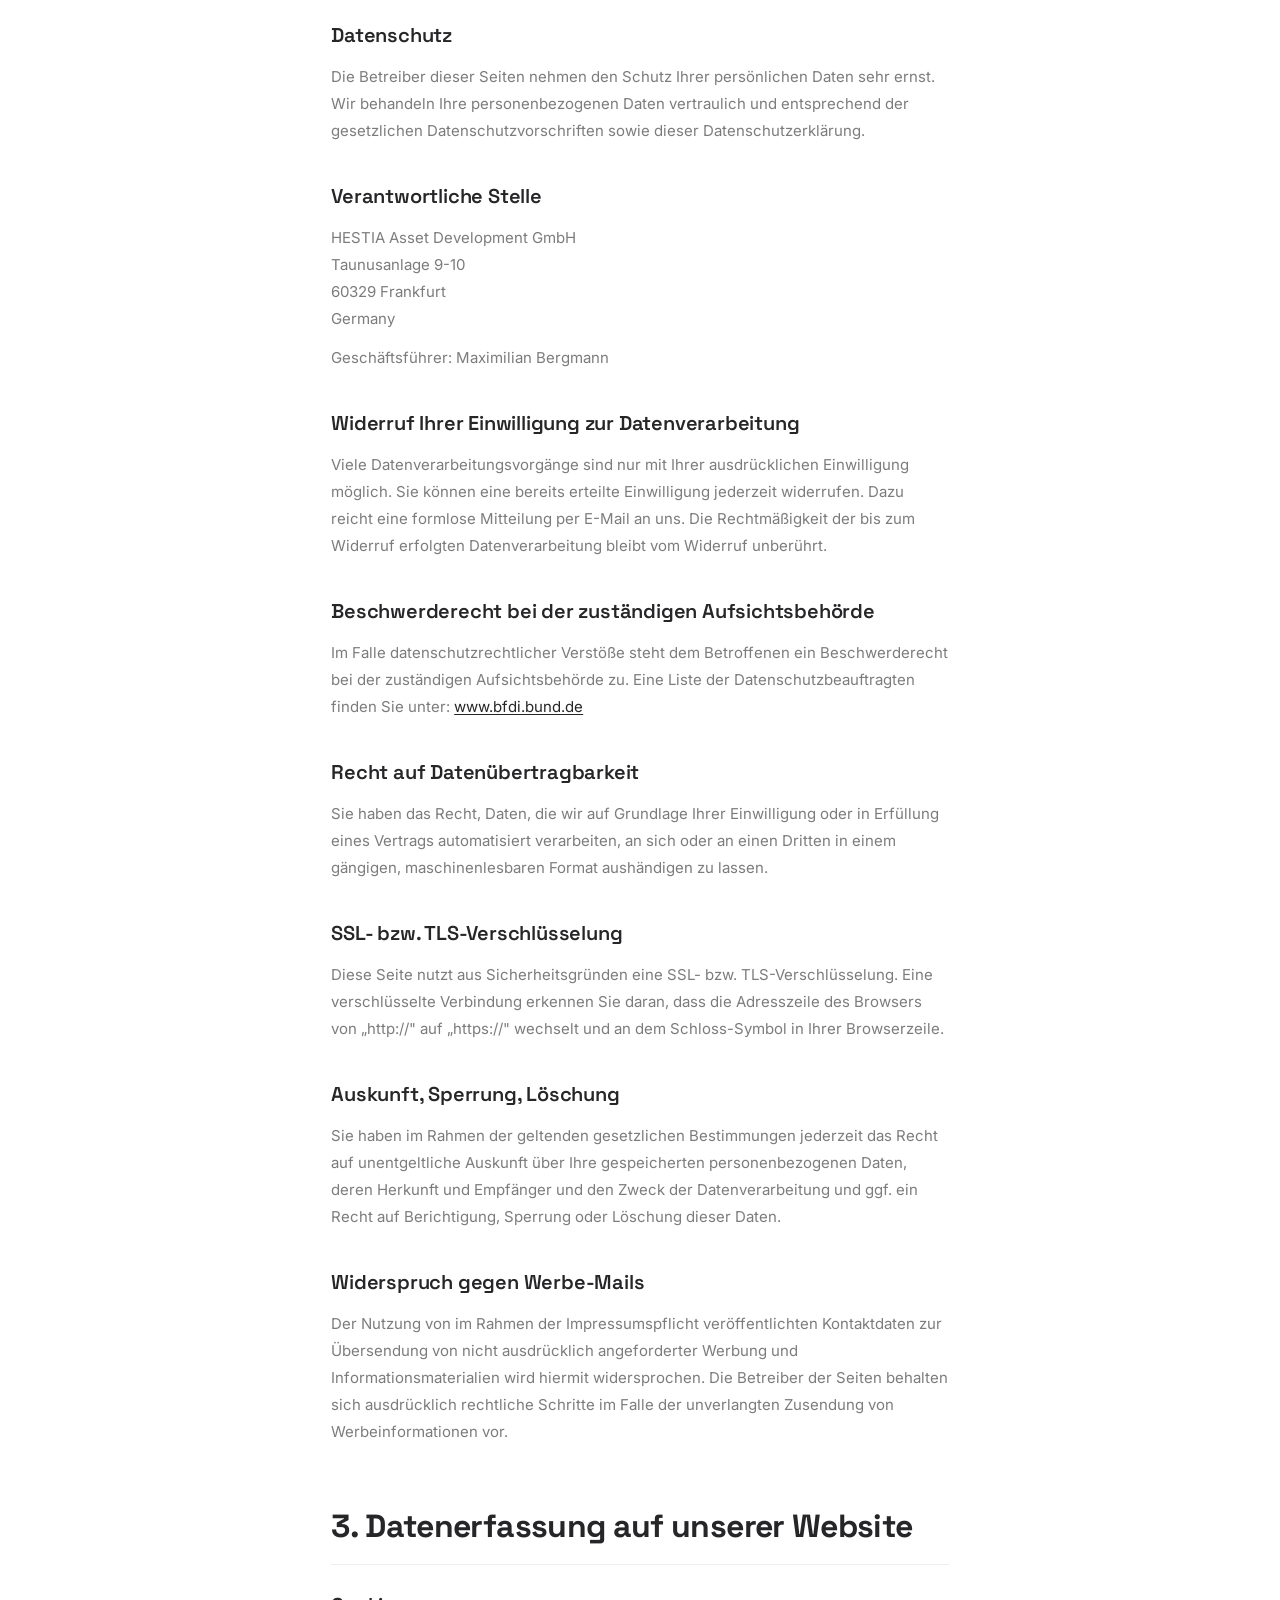
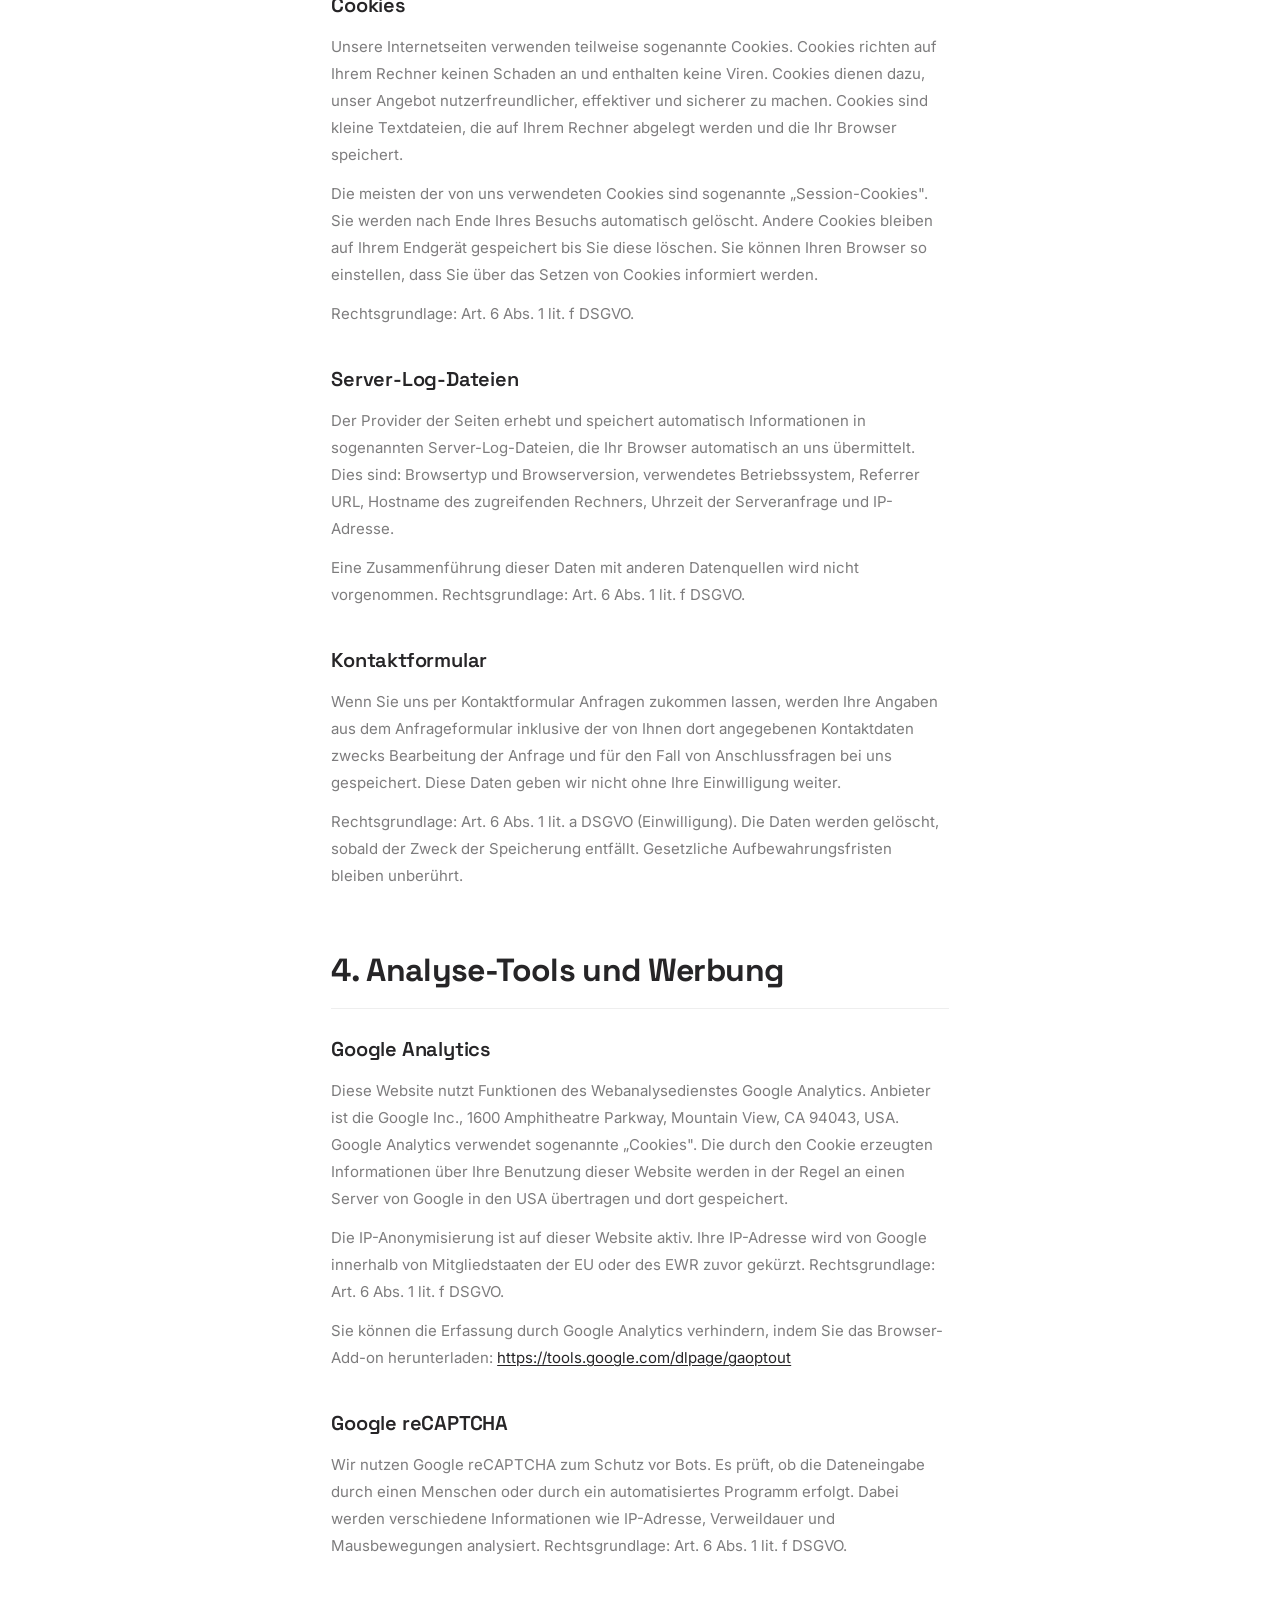
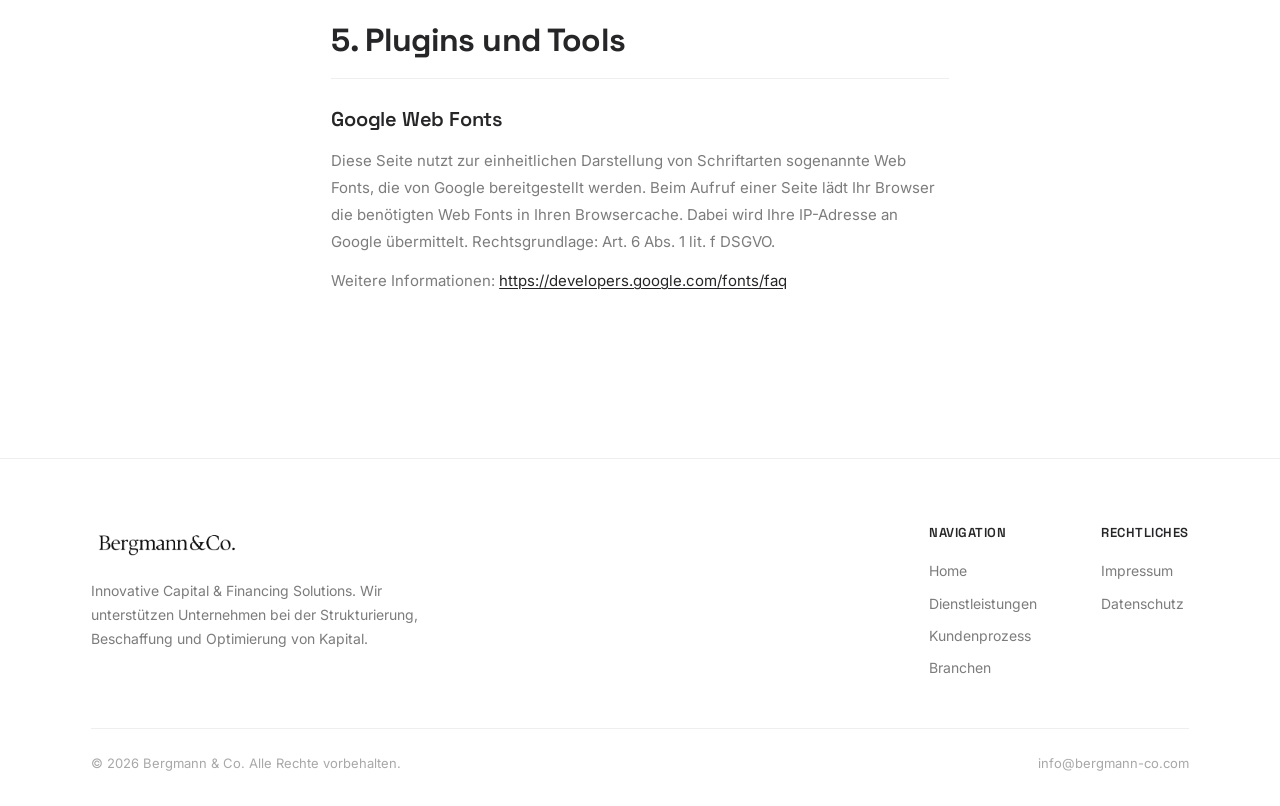
==== commit 0e1b27d6: "Add cookie consent banner with preferences modal to all pages Co-Authored-By: Claude Sonnet 4.6 <nor" ====
--- a/datenschutz.html
+++ b/datenschutz.html
@@ -8,13 +8,13 @@
   <link rel="icon" type="image/svg+xml" href="/favicon.svg">
   <link rel="canonical" href="https://bergmann-co.com/datenschutz">
 
-  <!-- Fonts -->
   <link rel="preconnect" href="https://fonts.googleapis.com">
   <link rel="preconnect" href="https://fonts.gstatic.com" crossorigin>
   <link href="https://fonts.googleapis.com/css2?family=Inter:wght@300;400;500;600;700&family=Space+Grotesk:wght@400;500;600;700&display=swap" rel="stylesheet">
 
-  <!-- Styles -->
   <link rel="stylesheet" href="assets/css/main.css">
+  <link rel="stylesheet" href="assets/css/cookies.css">
+  <script defer src="/_vercel/speed-insights/script.js"></script>
   <style>
     .legal { padding: calc(var(--nav-height) + 64px) 0 var(--section-pad); }
     .legal__container { max-width: 720px; margin: 0 auto; padding: 0 var(--container-pad); }
@@ -34,17 +34,16 @@
 </head>
 <body>
 
-  <!-- ========== NAVIGATION ========== -->
   <nav class="nav is-scrolled" id="nav">
     <div class="nav__container">
-      <a href="index.html" class="nav__logo">
+      <a href="/" class="nav__logo">
         <img src="assets/images/logo-black.png" alt="Bergmann & Co." class="nav__logo-img">
       </a>
       <div class="nav__links">
-        <a href="index.html#services" class="nav__link">Dienstleistungen</a>
-        <a href="index.html#process" class="nav__link">Kundenprozess</a>
-        <a href="index.html#industries" class="nav__link">Branchen</a>
-        <a href="index.html" class="nav__link nav__link--cta">Kontakt</a>
+        <a href="/#services" class="nav__link">Dienstleistungen</a>
+        <a href="/#process" class="nav__link">Kundenprozess</a>
+        <a href="/#industries" class="nav__link">Branchen</a>
+        <a href="/" class="nav__link nav__link--cta">Kontakt</a>
       </div>
       <button class="nav__burger" id="navBurger" aria-label="Menü öffnen">
         <span></span>
@@ -53,26 +52,23 @@
     </div>
   </nav>
 
-  <!-- ========== MOBILE MENU ========== -->
   <div class="mobile-menu" id="mobileMenu">
     <div class="mobile-menu__inner">
-      <a href="index.html#services" class="mobile-menu__link">Dienstleistungen</a>
-      <a href="index.html#process" class="mobile-menu__link">Kundenprozess</a>
-      <a href="index.html#industries" class="mobile-menu__link">Branchen</a>
-      <a href="index.html" class="mobile-menu__link">Kontakt</a>
+      <a href="/#services" class="mobile-menu__link">Dienstleistungen</a>
+      <a href="/#process" class="mobile-menu__link">Kundenprozess</a>
+      <a href="/#industries" class="mobile-menu__link">Branchen</a>
+      <a href="/" class="mobile-menu__link">Kontakt</a>
     </div>
   </div>
 
-  <!-- ========== LEGAL CONTENT ========== -->
   <section class="legal">
     <div class="legal__container">
-      <a href="index.html" class="legal__back">
+      <a href="/" class="legal__back">
         <svg width="16" height="16" viewBox="0 0 16 16" fill="none"><path d="M12.67 8H3.33M7.33 4l-4 4 4 4" stroke="currentColor" stroke-width="1.5" stroke-linecap="round" stroke-linejoin="round"/></svg>
         Zurück zur Startseite
       </a>
       <h1 class="legal__title">Datenschutzerklärung</h1>
 
-      <!-- 1 -->
       <h2 class="legal__number">1. Datenschutz auf einen Blick</h2>
 
       <div class="legal__section">
@@ -100,7 +96,6 @@
         <p class="legal__text">Beim Besuch unserer Website kann Ihr Surf-Verhalten statistisch ausgewertet werden. Das geschieht vor allem mit Cookies und mit sogenannten Analyseprogrammen. Die Analyse Ihres Surf-Verhaltens erfolgt in der Regel anonym. Sie können dieser Analyse widersprechen.</p>
       </div>
 
-      <!-- 2 -->
       <h2 class="legal__number">2. Allgemeine Hinweise und Pflichtinformationen</h2>
 
       <div class="legal__section">
@@ -149,7 +144,6 @@
         <p class="legal__text">Der Nutzung von im Rahmen der Impressumspflicht veröffentlichten Kontaktdaten zur Übersendung von nicht ausdrücklich angeforderter Werbung und Informationsmaterialien wird hiermit widersprochen. Die Betreiber der Seiten behalten sich ausdrücklich rechtliche Schritte im Falle der unverlangten Zusendung von Werbeinformationen vor.</p>
       </div>
 
-      <!-- 3 -->
       <h2 class="legal__number">3. Datenerfassung auf unserer Website</h2>
 
       <div class="legal__section">
@@ -171,7 +165,6 @@
         <p class="legal__text">Rechtsgrundlage: Art. 6 Abs. 1 lit. a DSGVO (Einwilligung). Die Daten werden gelöscht, sobald der Zweck der Speicherung entfällt. Gesetzliche Aufbewahrungsfristen bleiben unberührt.</p>
       </div>
 
-      <!-- 4 -->
       <h2 class="legal__number">4. Analyse-Tools und Werbung</h2>
 
       <div class="legal__section">
@@ -186,7 +179,6 @@
         <p class="legal__text">Wir nutzen Google reCAPTCHA zum Schutz vor Bots. Es prüft, ob die Dateneingabe durch einen Menschen oder durch ein automatisiertes Programm erfolgt. Dabei werden verschiedene Informationen wie IP-Adresse, Verweildauer und Mausbewegungen analysiert. Rechtsgrundlage: Art. 6 Abs. 1 lit. f DSGVO.</p>
       </div>
 
-      <!-- 5 -->
       <h2 class="legal__number">5. Plugins und Tools</h2>
 
       <div class="legal__section">
@@ -198,7 +190,6 @@
     </div>
   </section>
 
-  <!-- ========== FOOTER ========== -->
   <footer class="footer">
     <div class="footer__container">
       <div class="footer__top">
@@ -209,15 +200,15 @@
         <div class="footer__nav">
           <div class="footer__col">
             <h4 class="footer__col-title">Navigation</h4>
-            <a href="index.html" class="footer__link">Home</a>
-            <a href="index.html#services" class="footer__link">Dienstleistungen</a>
-            <a href="index.html#process" class="footer__link">Kundenprozess</a>
-            <a href="index.html#industries" class="footer__link">Branchen</a>
+            <a href="/" class="footer__link">Home</a>
+            <a href="/#services" class="footer__link">Dienstleistungen</a>
+            <a href="/#process" class="footer__link">Kundenprozess</a>
+            <a href="/#industries" class="footer__link">Branchen</a>
           </div>
           <div class="footer__col">
             <h4 class="footer__col-title">Rechtliches</h4>
-            <a href="impressum.html" class="footer__link">Impressum</a>
-            <a href="datenschutz.html" class="footer__link">Datenschutz</a>
+            <a href="/impressum" class="footer__link">Impressum</a>
+            <a href="/datenschutz" class="footer__link">Datenschutz</a>
           </div>
         </div>
       </div>
@@ -237,5 +228,60 @@
       document.body.style.overflow = mobileMenu.classList.contains('is-open') ? 'hidden' : '';
     });
   </script>
+  <div class="cookie-banner" id="cookieBanner" role="region" aria-label="Cookie-Einstellungen">
+    <div class="cookie-banner__inner">
+      <p class="cookie-banner__text">Wir verwenden Cookies, um die Website zu betreiben, die Nutzung zu analysieren und relevante Inhalte bereitzustellen. Weitere Informationen finden Sie in unserer <a href="/datenschutz">Datenschutzerklärung</a>.</p>
+      <div class="cookie-banner__actions">
+        <button class="ck-btn ck-btn--accept" id="cookieAcceptAll">Alle akzeptieren</button>
+        <button class="ck-btn ck-btn--deny" id="cookieDeny">Ablehnen</button>
+        <button class="ck-btn ck-btn--text" id="cookieSettings">Einstellungen</button>
+      </div>
+    </div>
+  </div>
+
+  <div class="cookie-modal" id="cookieModal" role="dialog" aria-modal="true" aria-labelledby="cookieModalTitle">
+    <div class="cookie-modal__backdrop" id="cookieModalBackdrop"></div>
+    <div class="cookie-modal__card">
+      <button class="cookie-modal__close" id="cookieModalClose" aria-label="Schließen">
+        <svg width="12" height="12" viewBox="0 0 12 12" fill="none"><path d="M1 1l10 10M11 1L1 11" stroke="currentColor" stroke-width="1.5" stroke-linecap="round"/></svg>
+      </button>
+      <h2 class="cookie-modal__title" id="cookieModalTitle">Cookie-Einstellungen</h2>
+      <p class="cookie-modal__desc">Wählen Sie, welche Cookies Sie zulassen möchten. Notwendige Cookies sind immer aktiv, da sie für den Betrieb der Website erforderlich sind. Weitere Informationen in unserer <a href="/datenschutz">Datenschutzerklärung</a>.</p>
+      <div class="cookie-category">
+        <div class="cookie-category__header">
+          <span class="cookie-category__name">Notwendig</span>
+          <span class="cookie-category__always">Immer aktiv</span>
+        </div>
+        <p class="cookie-category__desc">Diese Cookies sind für das ordnungsgemäße Funktionieren der Website erforderlich und können nicht deaktiviert werden.</p>
+      </div>
+      <div class="cookie-category">
+        <div class="cookie-category__header">
+          <span class="cookie-category__name">Analyse</span>
+          <label class="cookie-toggle" aria-label="Analyse-Cookies"><input type="checkbox" id="ck-analytics"><span class="cookie-toggle__track"></span></label>
+        </div>
+        <p class="cookie-category__desc">Helfen uns zu verstehen, wie Besucher mit der Website interagieren, um die Nutzererfahrung kontinuierlich zu verbessern.</p>
+      </div>
+      <div class="cookie-category">
+        <div class="cookie-category__header">
+          <span class="cookie-category__name">Marketing</span>
+          <label class="cookie-toggle" aria-label="Marketing-Cookies"><input type="checkbox" id="ck-marketing"><span class="cookie-toggle__track"></span></label>
+        </div>
+        <p class="cookie-category__desc">Werden verwendet, um Ihnen relevante Werbeinhalte basierend auf Ihren Interessen anzuzeigen.</p>
+      </div>
+      <div class="cookie-category">
+        <div class="cookie-category__header">
+          <span class="cookie-category__name">Personalisierung</span>
+          <label class="cookie-toggle" aria-label="Personalisierungs-Cookies"><input type="checkbox" id="ck-personalization"><span class="cookie-toggle__track"></span></label>
+        </div>
+        <p class="cookie-category__desc">Ermöglichen es der Website, sich an Ihre Präferenzen zu erinnern und ein personalisiertes Erlebnis zu bieten.</p>
+      </div>
+      <div class="cookie-modal__actions">
+        <button class="ck-btn ck-btn--dark" id="cookieModalAcceptAll">Alle akzeptieren</button>
+        <button class="ck-btn ck-btn--outline" id="cookieModalSave">Auswahl speichern</button>
+      </div>
+    </div>
+  </div>
+
+  <script src="assets/js/cookies.js"></script>
 </body>
 </html>
--- a/assets/css/cookies.css
+++ b/assets/css/cookies.css
@@ -0,0 +1,365 @@
+/* ============================================================
+   BERGMANN & CO. — Cookie Consent
+   ============================================================ */
+
+/* ---- BANNER ---- */
+.cookie-banner {
+  position: fixed;
+  bottom: 0;
+  left: 0;
+  right: 0;
+  z-index: 9000;
+  background: var(--color-dark);
+  transform: translateY(110%);
+  transition: transform 0.5s cubic-bezier(0.16, 1, 0.3, 1);
+  box-shadow: 0 -1px 0 rgba(255,255,255,0.06);
+}
+
+.cookie-banner--visible {
+  transform: translateY(0);
+}
+
+.cookie-banner--hidden {
+  transform: translateY(110%);
+  pointer-events: none;
+}
+
+.cookie-banner__inner {
+  max-width: var(--container-max);
+  margin: 0 auto;
+  padding: 20px 40px;
+  display: flex;
+  align-items: center;
+  gap: 32px;
+  justify-content: space-between;
+}
+
+.cookie-banner__text {
+  font-family: var(--font-body);
+  font-size: 13.5px;
+  color: rgba(255, 255, 255, 0.6);
+  line-height: 1.6;
+  flex: 1;
+  min-width: 0;
+}
+
+.cookie-banner__text a {
+  color: rgba(255, 255, 255, 0.9);
+  text-decoration: underline;
+  text-underline-offset: 3px;
+  text-decoration-color: rgba(255, 255, 255, 0.3);
+  transition: text-decoration-color 0.2s;
+}
+
+.cookie-banner__text a:hover {
+  text-decoration-color: rgba(255, 255, 255, 0.8);
+}
+
+.cookie-banner__actions {
+  display: flex;
+  gap: 8px;
+  flex-shrink: 0;
+  align-items: center;
+}
+
+/* ---- SHARED BUTTON ---- */
+.ck-btn {
+  font-family: var(--font-body);
+  font-size: 13px;
+  font-weight: 500;
+  letter-spacing: 0.03em;
+  padding: 10px 22px;
+  border-radius: 100px;
+  border: none;
+  cursor: pointer;
+  transition: all 0.25s cubic-bezier(0.16, 1, 0.3, 1);
+  white-space: nowrap;
+  line-height: 1;
+}
+
+.ck-btn--accept {
+  background: #ffffff;
+  color: var(--color-dark);
+}
+
+.ck-btn--accept:hover {
+  background: rgba(255, 255, 255, 0.88);
+  transform: translateY(-1px);
+}
+
+.ck-btn--deny {
+  background: transparent;
+  color: rgba(255, 255, 255, 0.55);
+  border: 1px solid rgba(255, 255, 255, 0.14);
+}
+
+.ck-btn--deny:hover {
+  border-color: rgba(255, 255, 255, 0.35);
+  color: rgba(255, 255, 255, 0.85);
+}
+
+.ck-btn--text {
+  background: transparent;
+  color: rgba(255, 255, 255, 0.4);
+  padding: 10px 8px;
+  text-decoration: underline;
+  text-underline-offset: 3px;
+  text-decoration-color: rgba(255, 255, 255, 0.2);
+  letter-spacing: 0;
+}
+
+.ck-btn--text:hover {
+  color: rgba(255, 255, 255, 0.75);
+  text-decoration-color: rgba(255, 255, 255, 0.4);
+}
+
+.ck-btn--dark {
+  background: var(--color-dark);
+  color: #ffffff;
+  border: 1px solid transparent;
+}
+
+.ck-btn--dark:hover {
+  background: #1a191b;
+  transform: translateY(-1px);
+}
+
+.ck-btn--outline {
+  background: transparent;
+  color: var(--color-dark);
+  border: 1px solid rgba(38, 37, 39, 0.18);
+}
+
+.ck-btn--outline:hover {
+  border-color: var(--color-dark);
+}
+
+/* ---- MODAL OVERLAY ---- */
+.cookie-modal {
+  position: fixed;
+  inset: 0;
+  z-index: 9500;
+  display: flex;
+  align-items: center;
+  justify-content: center;
+  padding: 20px;
+  opacity: 0;
+  pointer-events: none;
+  transition: opacity 0.3s ease;
+}
+
+.cookie-modal--open {
+  opacity: 1;
+  pointer-events: all;
+}
+
+.cookie-modal__backdrop {
+  position: absolute;
+  inset: 0;
+  background: rgba(38, 37, 39, 0.55);
+  backdrop-filter: blur(6px);
+  -webkit-backdrop-filter: blur(6px);
+}
+
+/* ---- MODAL CARD ---- */
+.cookie-modal__card {
+  position: relative;
+  background: #ffffff;
+  border-radius: 20px;
+  padding: 36px;
+  max-width: 480px;
+  width: 100%;
+  max-height: 86vh;
+  overflow-y: auto;
+  box-shadow:
+    0 0 0 1px rgba(38, 37, 39, 0.06),
+    0 32px 80px rgba(38, 37, 39, 0.18);
+  transform: translateY(12px) scale(0.98);
+  transition: transform 0.35s cubic-bezier(0.16, 1, 0.3, 1);
+}
+
+.cookie-modal--open .cookie-modal__card {
+  transform: translateY(0) scale(1);
+}
+
+.cookie-modal__close {
+  position: absolute;
+  top: 16px;
+  right: 16px;
+  width: 30px;
+  height: 30px;
+  border-radius: 50%;
+  border: 1px solid rgba(38, 37, 39, 0.1);
+  background: #fafafa;
+  cursor: pointer;
+  display: flex;
+  align-items: center;
+  justify-content: center;
+  color: rgba(38, 37, 39, 0.5);
+  transition: all 0.2s;
+  flex-shrink: 0;
+}
+
+.cookie-modal__close:hover {
+  background: var(--color-dark);
+  border-color: var(--color-dark);
+  color: #ffffff;
+}
+
+.cookie-modal__title {
+  font-family: var(--font-heading);
+  font-weight: 700;
+  font-size: 21px;
+  letter-spacing: -0.02em;
+  color: var(--color-dark);
+  margin-bottom: 8px;
+  padding-right: 36px;
+}
+
+.cookie-modal__desc {
+  font-family: var(--font-body);
+  font-size: 13.5px;
+  color: rgba(38, 37, 39, 0.55);
+  line-height: 1.65;
+  margin-bottom: 20px;
+}
+
+.cookie-modal__desc a {
+  color: var(--color-dark);
+  text-decoration: underline;
+  text-underline-offset: 2px;
+}
+
+/* ---- CATEGORIES ---- */
+.cookie-category {
+  padding: 16px 0;
+  border-top: 1px solid rgba(38, 37, 39, 0.07);
+}
+
+.cookie-category:last-of-type {
+  border-bottom: 1px solid rgba(38, 37, 39, 0.07);
+  margin-bottom: 20px;
+}
+
+.cookie-category__header {
+  display: flex;
+  align-items: center;
+  justify-content: space-between;
+  gap: 16px;
+  margin-bottom: 6px;
+}
+
+.cookie-category__name {
+  font-family: var(--font-heading);
+  font-weight: 600;
+  font-size: 14px;
+  color: var(--color-dark);
+}
+
+.cookie-category__always {
+  font-family: var(--font-body);
+  font-size: 11.5px;
+  color: #3d8a5a;
+  font-weight: 600;
+  letter-spacing: 0.04em;
+  text-transform: uppercase;
+  background: rgba(61, 138, 90, 0.1);
+  padding: 3px 10px;
+  border-radius: 100px;
+}
+
+.cookie-category__desc {
+  font-family: var(--font-body);
+  font-size: 13px;
+  color: rgba(38, 37, 39, 0.5);
+  line-height: 1.55;
+}
+
+/* ---- TOGGLE SWITCH ---- */
+.cookie-toggle {
+  position: relative;
+  width: 42px;
+  height: 24px;
+  flex-shrink: 0;
+  cursor: pointer;
+}
+
+.cookie-toggle input {
+  position: absolute;
+  opacity: 0;
+  width: 0;
+  height: 0;
+}
+
+.cookie-toggle__track {
+  position: absolute;
+  inset: 0;
+  border-radius: 12px;
+  background: rgba(38, 37, 39, 0.12);
+  transition: background 0.25s;
+}
+
+.cookie-toggle input:checked + .cookie-toggle__track {
+  background: var(--color-dark);
+}
+
+.cookie-toggle__track::after {
+  content: '';
+  position: absolute;
+  top: 3px;
+  left: 3px;
+  width: 18px;
+  height: 18px;
+  border-radius: 50%;
+  background: #ffffff;
+  transition: transform 0.25s cubic-bezier(0.16, 1, 0.3, 1);
+  box-shadow: 0 1px 4px rgba(0, 0, 0, 0.18);
+}
+
+.cookie-toggle input:checked + .cookie-toggle__track::after {
+  transform: translateX(18px);
+}
+
+/* ---- MODAL ACTIONS ---- */
+.cookie-modal__actions {
+  display: flex;
+  gap: 10px;
+}
+
+.cookie-modal__actions .ck-btn {
+  flex: 1;
+  text-align: center;
+}
+
+/* ---- RESPONSIVE ---- */
+@media (max-width: 767px) {
+  .cookie-banner__inner {
+    flex-direction: column;
+    align-items: flex-start;
+    padding: 20px 20px;
+    gap: 16px;
+  }
+
+  .cookie-banner__actions {
+    width: 100%;
+    display: grid;
+    grid-template-columns: 1fr 1fr;
+    gap: 8px;
+  }
+
+  .ck-btn--text {
+    grid-column: 1 / -1;
+    text-align: center;
+    padding: 6px 8px;
+  }
+
+  .cookie-modal__card {
+    padding: 24px 20px;
+    max-height: 90vh;
+    border-radius: 16px;
+  }
+
+  .cookie-modal__actions {
+    flex-direction: column;
+  }
+}
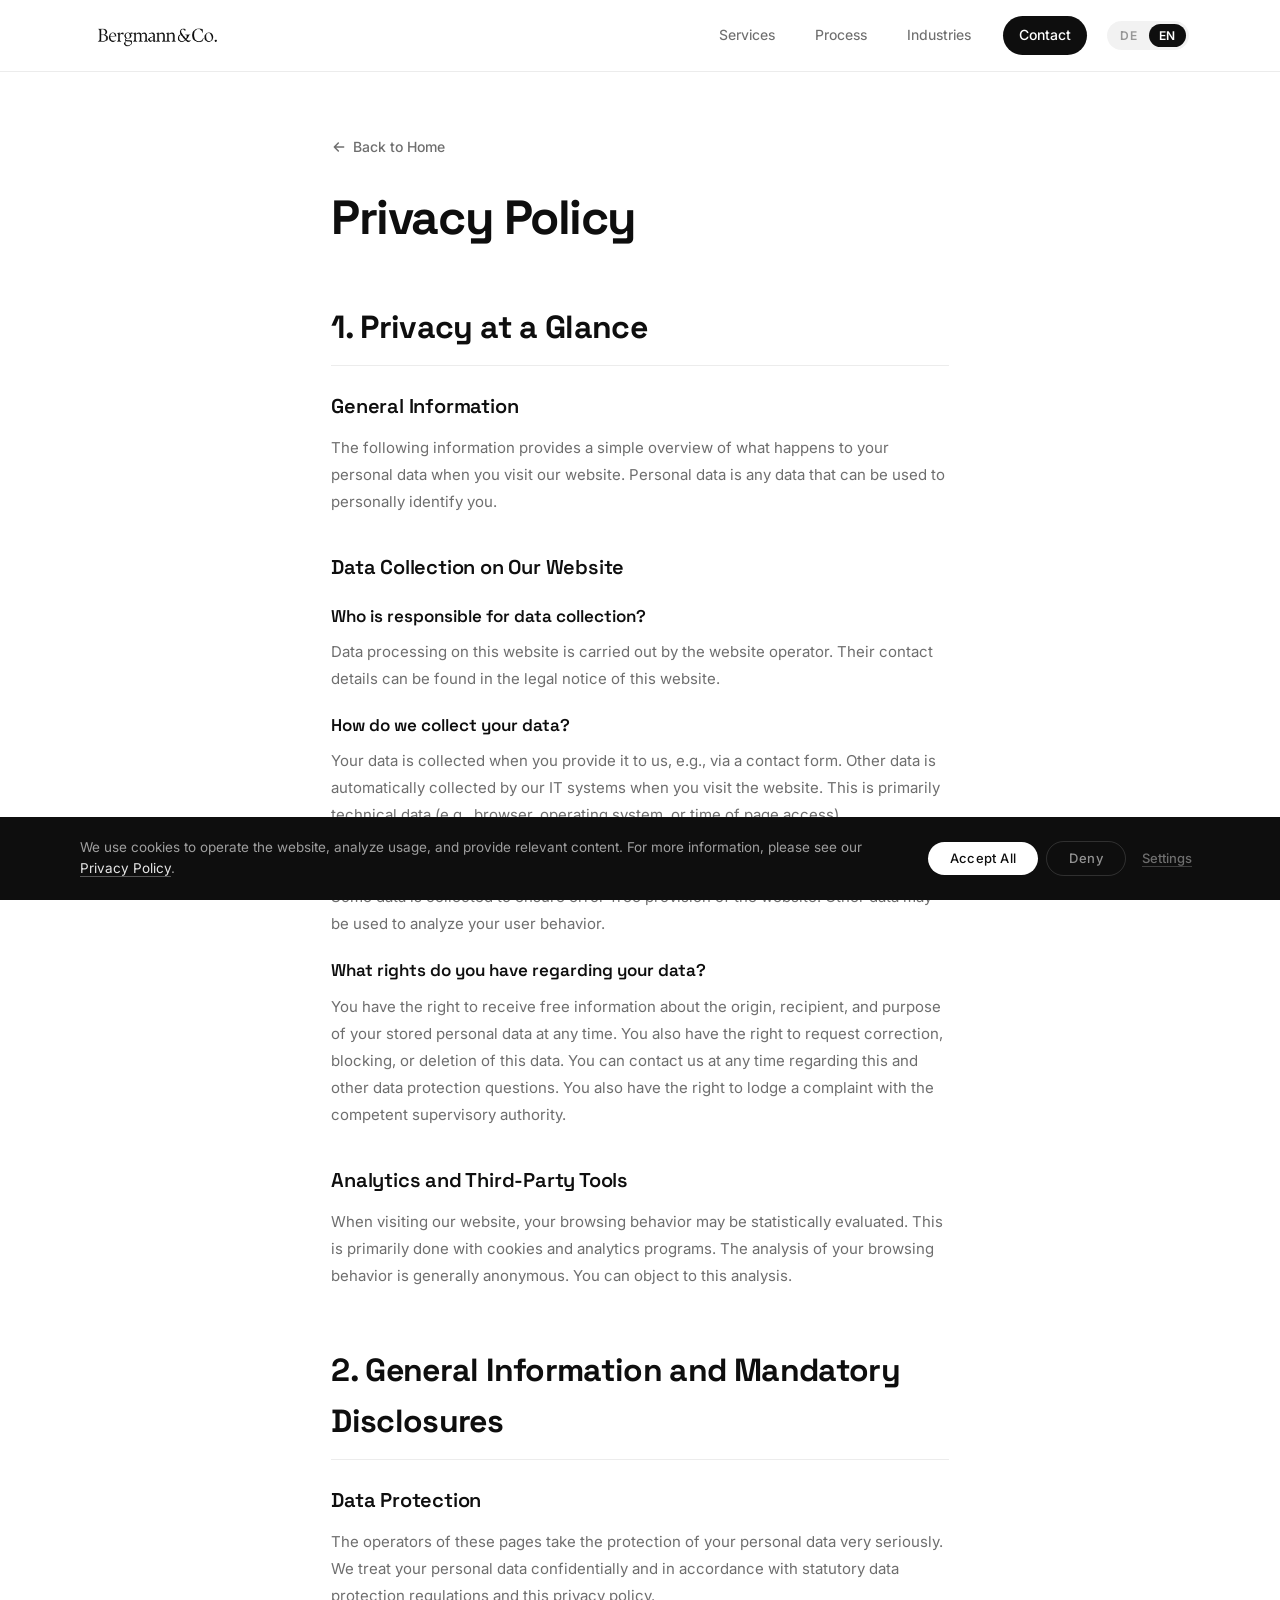
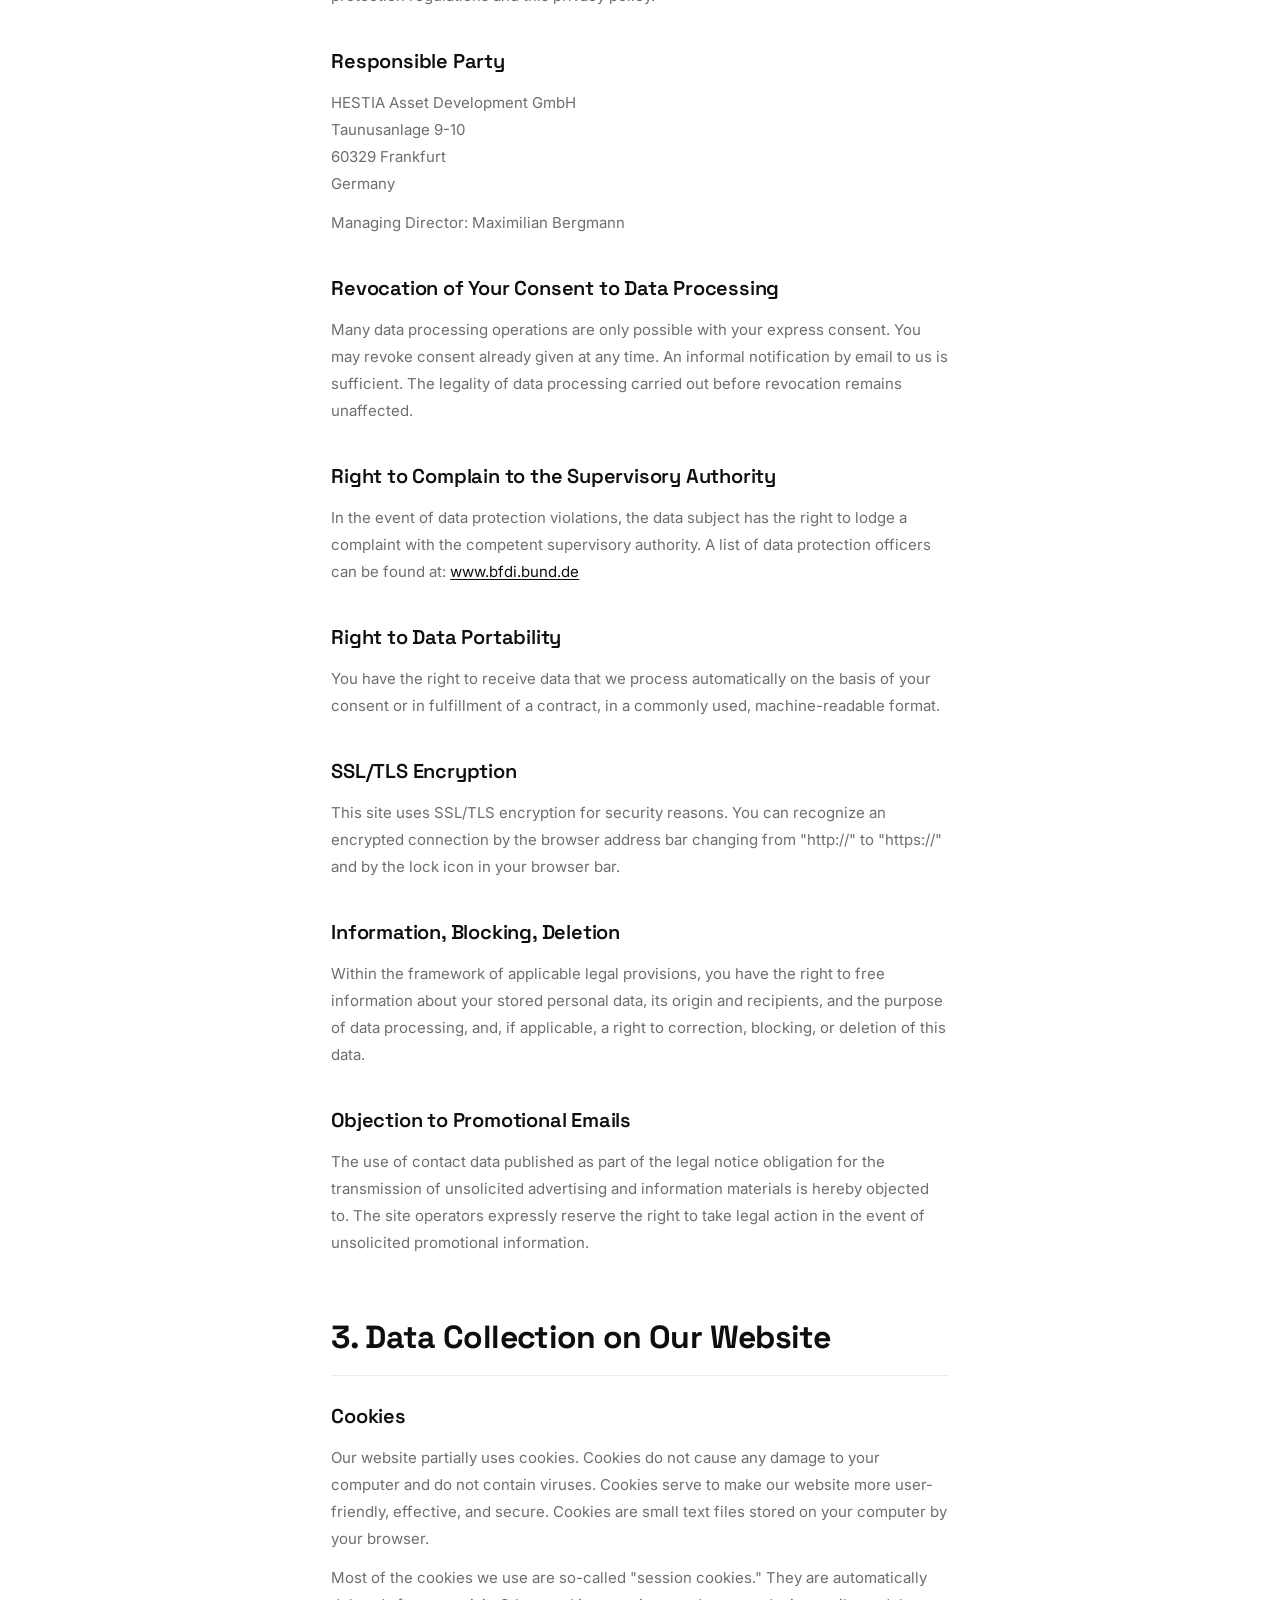
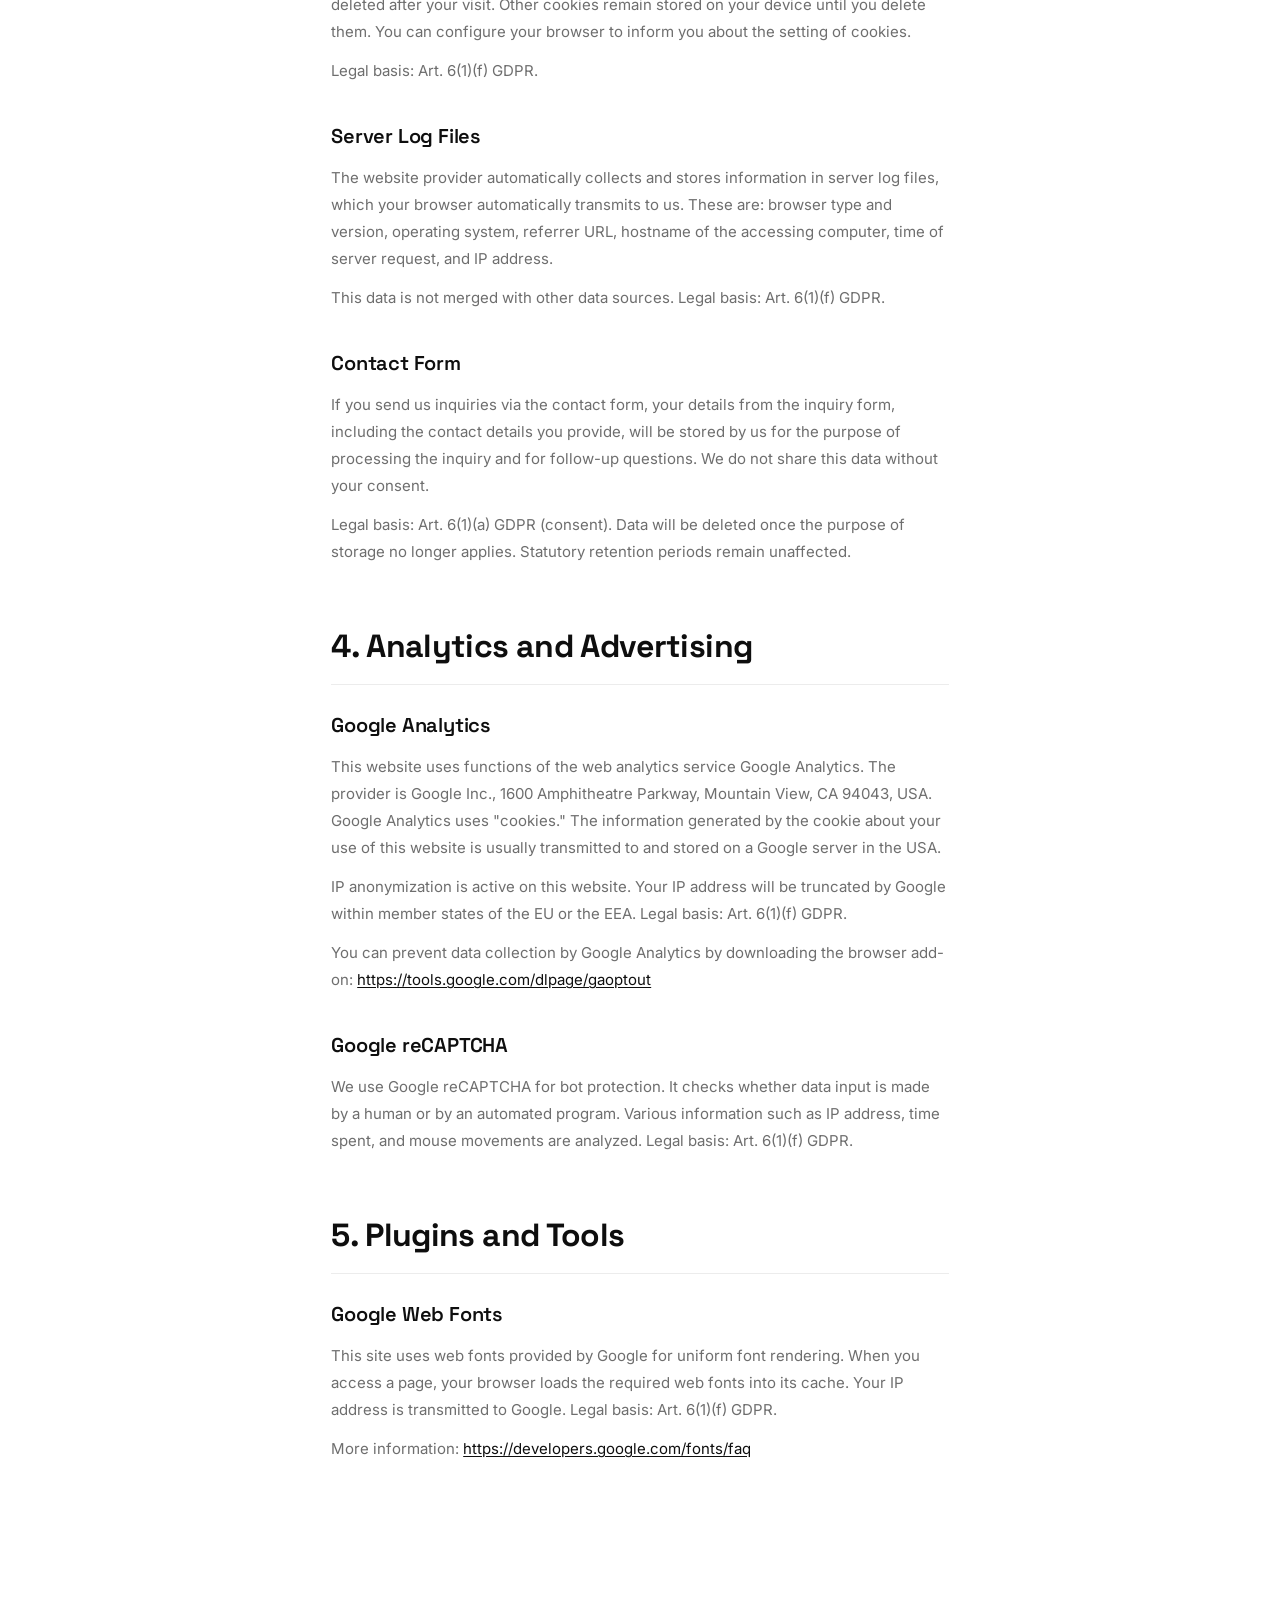
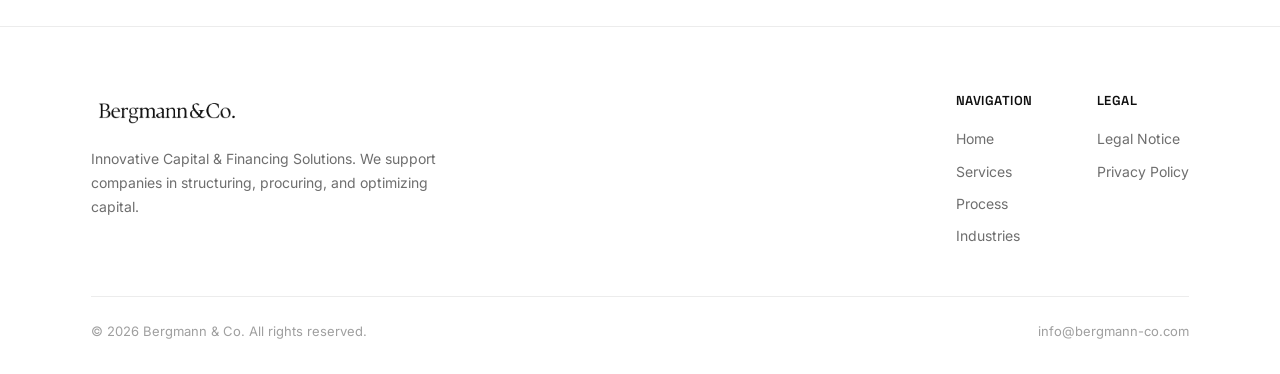
==== commit 202c2a5b: "Add EN/DE language switcher with browser auto-detection - Create i18n system (lang.js) with full DE/" ====
--- a/datenschutz.html
+++ b/datenschutz.html
@@ -40,24 +40,34 @@
         <img src="assets/images/logo-black.png" alt="Bergmann & Co." class="nav__logo-img">
       </a>
       <div class="nav__links">
-        <a href="/#services" class="nav__link">Dienstleistungen</a>
-        <a href="/#process" class="nav__link">Kundenprozess</a>
-        <a href="/#industries" class="nav__link">Branchen</a>
-        <a href="/" class="nav__link nav__link--cta">Kontakt</a>
-      </div>
-      <button class="nav__burger" id="navBurger" aria-label="Menü öffnen">
-        <span></span>
-        <span></span>
-      </button>
+        <a href="/#services" class="nav__link" data-i18n="nav.services">Dienstleistungen</a>
+        <a href="/#process" class="nav__link" data-i18n="nav.process">Kundenprozess</a>
+        <a href="/#industries" class="nav__link" data-i18n="nav.industries">Branchen</a>
+        <a href="/" class="nav__link nav__link--cta" data-i18n="nav.contact">Kontakt</a>
+        <div class="lang-switch">
+          <button class="lang-switch__btn is-active" data-lang="de">DE</button>
+          <button class="lang-switch__btn" data-lang="en">EN</button>
+        </div>
+      </div>
+      <div class="nav__right-mobile">
+        <div class="lang-switch lang-switch--mobile">
+          <button class="lang-switch__btn is-active" data-lang="de">DE</button>
+          <button class="lang-switch__btn" data-lang="en">EN</button>
+        </div>
+        <button class="nav__burger" id="navBurger" data-i18n-aria="nav.burger_label" aria-label="Menü öffnen">
+          <span></span>
+          <span></span>
+        </button>
+      </div>
     </div>
   </nav>
 
   <div class="mobile-menu" id="mobileMenu">
     <div class="mobile-menu__inner">
-      <a href="/#services" class="mobile-menu__link">Dienstleistungen</a>
-      <a href="/#process" class="mobile-menu__link">Kundenprozess</a>
-      <a href="/#industries" class="mobile-menu__link">Branchen</a>
-      <a href="/" class="mobile-menu__link">Kontakt</a>
+      <a href="/#services" class="mobile-menu__link" data-i18n="nav.services">Dienstleistungen</a>
+      <a href="/#process" class="mobile-menu__link" data-i18n="nav.process">Kundenprozess</a>
+      <a href="/#industries" class="mobile-menu__link" data-i18n="nav.industries">Branchen</a>
+      <a href="/" class="mobile-menu__link" data-i18n="nav.contact">Kontakt</a>
     </div>
   </div>
 
@@ -65,126 +75,126 @@
     <div class="legal__container">
       <a href="/" class="legal__back">
         <svg width="16" height="16" viewBox="0 0 16 16" fill="none"><path d="M12.67 8H3.33M7.33 4l-4 4 4 4" stroke="currentColor" stroke-width="1.5" stroke-linecap="round" stroke-linejoin="round"/></svg>
-        Zurück zur Startseite
+        <span data-i18n="legal.back">Zurück zur Startseite</span>
       </a>
-      <h1 class="legal__title">Datenschutzerklärung</h1>
-
-      <h2 class="legal__number">1. Datenschutz auf einen Blick</h2>
-
-      <div class="legal__section">
-        <h3 class="legal__heading">Allgemeine Hinweise</h3>
-        <p class="legal__text">Die folgenden Hinweise geben einen einfachen Überblick darüber, was mit Ihren personenbezogenen Daten passiert, wenn Sie unsere Website besuchen. Personenbezogene Daten sind alle Daten, mit denen Sie persönlich identifiziert werden können.</p>
-      </div>
-
-      <div class="legal__section">
-        <h3 class="legal__heading">Datenerfassung auf unserer Website</h3>
-        <h4 class="legal__subheading">Wer ist verantwortlich für die Datenerfassung?</h4>
-        <p class="legal__text">Die Datenverarbeitung auf dieser Website erfolgt durch den Websitebetreiber. Dessen Kontaktdaten können Sie dem Impressum dieser Website entnehmen.</p>
-
-        <h4 class="legal__subheading">Wie erfassen wir Ihre Daten?</h4>
-        <p class="legal__text">Ihre Daten werden zum einen dadurch erhoben, dass Sie uns diese mitteilen, z.B. über ein Kontaktformular. Andere Daten werden automatisch beim Besuch der Website durch unsere IT-Systeme erfasst. Das sind vor allem technische Daten (z.B. Internetbrowser, Betriebssystem oder Uhrzeit des Seitenaufrufs).</p>
-
-        <h4 class="legal__subheading">Wofür nutzen wir Ihre Daten?</h4>
-        <p class="legal__text">Ein Teil der Daten wird erhoben, um eine fehlerfreie Bereitstellung der Website zu gewährleisten. Andere Daten können zur Analyse Ihres Nutzerverhaltens verwendet werden.</p>
-
-        <h4 class="legal__subheading">Welche Rechte haben Sie bezüglich Ihrer Daten?</h4>
-        <p class="legal__text">Sie haben jederzeit das Recht, unentgeltlich Auskunft über Herkunft, Empfänger und Zweck Ihrer gespeicherten personenbezogenen Daten zu erhalten. Sie haben außerdem ein Recht, die Berichtigung, Sperrung oder Löschung dieser Daten zu verlangen. Hierzu sowie zu weiteren Fragen zum Thema Datenschutz können Sie sich jederzeit an uns wenden. Des Weiteren steht Ihnen ein Beschwerderecht bei der zuständigen Aufsichtsbehörde zu.</p>
-      </div>
-
-      <div class="legal__section">
-        <h3 class="legal__heading">Analyse-Tools und Drittanbieter-Tools</h3>
-        <p class="legal__text">Beim Besuch unserer Website kann Ihr Surf-Verhalten statistisch ausgewertet werden. Das geschieht vor allem mit Cookies und mit sogenannten Analyseprogrammen. Die Analyse Ihres Surf-Verhaltens erfolgt in der Regel anonym. Sie können dieser Analyse widersprechen.</p>
-      </div>
-
-      <h2 class="legal__number">2. Allgemeine Hinweise und Pflichtinformationen</h2>
-
-      <div class="legal__section">
-        <h3 class="legal__heading">Datenschutz</h3>
-        <p class="legal__text">Die Betreiber dieser Seiten nehmen den Schutz Ihrer persönlichen Daten sehr ernst. Wir behandeln Ihre personenbezogenen Daten vertraulich und entsprechend der gesetzlichen Datenschutzvorschriften sowie dieser Datenschutzerklärung.</p>
-      </div>
-
-      <div class="legal__section">
-        <h3 class="legal__heading">Verantwortliche Stelle</h3>
-        <p class="legal__text">
+      <h1 class="legal__title" data-i18n="legal.datenschutz_title">Datenschutzerklärung</h1>
+
+      <h2 class="legal__number" data-i18n="datenschutz.num1">1. Datenschutz auf einen Blick</h2>
+
+      <div class="legal__section">
+        <h3 class="legal__heading" data-i18n="datenschutz.s1_heading">Allgemeine Hinweise</h3>
+        <p class="legal__text" data-i18n="datenschutz.s1_text">Die folgenden Hinweise geben einen einfachen Überblick darüber, was mit Ihren personenbezogenen Daten passiert, wenn Sie unsere Website besuchen. Personenbezogene Daten sind alle Daten, mit denen Sie persönlich identifiziert werden können.</p>
+      </div>
+
+      <div class="legal__section">
+        <h3 class="legal__heading" data-i18n="datenschutz.s2_heading">Datenerfassung auf unserer Website</h3>
+        <h4 class="legal__subheading" data-i18n="datenschutz.s2a_subheading">Wer ist verantwortlich für die Datenerfassung?</h4>
+        <p class="legal__text" data-i18n="datenschutz.s2a_text">Die Datenverarbeitung auf dieser Website erfolgt durch den Websitebetreiber. Dessen Kontaktdaten können Sie dem Impressum dieser Website entnehmen.</p>
+
+        <h4 class="legal__subheading" data-i18n="datenschutz.s2b_subheading">Wie erfassen wir Ihre Daten?</h4>
+        <p class="legal__text" data-i18n="datenschutz.s2b_text">Ihre Daten werden zum einen dadurch erhoben, dass Sie uns diese mitteilen, z.B. über ein Kontaktformular. Andere Daten werden automatisch beim Besuch der Website durch unsere IT-Systeme erfasst. Das sind vor allem technische Daten (z.B. Internetbrowser, Betriebssystem oder Uhrzeit des Seitenaufrufs).</p>
+
+        <h4 class="legal__subheading" data-i18n="datenschutz.s2c_subheading">Wofür nutzen wir Ihre Daten?</h4>
+        <p class="legal__text" data-i18n="datenschutz.s2c_text">Ein Teil der Daten wird erhoben, um eine fehlerfreie Bereitstellung der Website zu gewährleisten. Andere Daten können zur Analyse Ihres Nutzerverhaltens verwendet werden.</p>
+
+        <h4 class="legal__subheading" data-i18n="datenschutz.s2d_subheading">Welche Rechte haben Sie bezüglich Ihrer Daten?</h4>
+        <p class="legal__text" data-i18n="datenschutz.s2d_text">Sie haben jederzeit das Recht, unentgeltlich Auskunft über Herkunft, Empfänger und Zweck Ihrer gespeicherten personenbezogenen Daten zu erhalten. Sie haben außerdem ein Recht, die Berichtigung, Sperrung oder Löschung dieser Daten zu verlangen. Hierzu sowie zu weiteren Fragen zum Thema Datenschutz können Sie sich jederzeit an uns wenden. Des Weiteren steht Ihnen ein Beschwerderecht bei der zuständigen Aufsichtsbehörde zu.</p>
+      </div>
+
+      <div class="legal__section">
+        <h3 class="legal__heading" data-i18n="datenschutz.s3_heading">Analyse-Tools und Drittanbieter-Tools</h3>
+        <p class="legal__text" data-i18n="datenschutz.s3_text">Beim Besuch unserer Website kann Ihr Surf-Verhalten statistisch ausgewertet werden. Das geschieht vor allem mit Cookies und mit sogenannten Analyseprogrammen. Die Analyse Ihres Surf-Verhaltens erfolgt in der Regel anonym. Sie können dieser Analyse widersprechen.</p>
+      </div>
+
+      <h2 class="legal__number" data-i18n="datenschutz.num2">2. Allgemeine Hinweise und Pflichtinformationen</h2>
+
+      <div class="legal__section">
+        <h3 class="legal__heading" data-i18n="datenschutz.s4_heading">Datenschutz</h3>
+        <p class="legal__text" data-i18n="datenschutz.s4_text">Die Betreiber dieser Seiten nehmen den Schutz Ihrer persönlichen Daten sehr ernst. Wir behandeln Ihre personenbezogenen Daten vertraulich und entsprechend der gesetzlichen Datenschutzvorschriften sowie dieser Datenschutzerklärung.</p>
+      </div>
+
+      <div class="legal__section">
+        <h3 class="legal__heading" data-i18n="datenschutz.s5_heading">Verantwortliche Stelle</h3>
+        <p class="legal__text" data-i18n="datenschutz.s5_text">
           HESTIA Asset Development GmbH<br>
           Taunusanlage 9-10<br>
           60329 Frankfurt<br>
           Germany
         </p>
-        <p class="legal__text">Geschäftsführer: Maximilian Bergmann</p>
-      </div>
-
-      <div class="legal__section">
-        <h3 class="legal__heading">Widerruf Ihrer Einwilligung zur Datenverarbeitung</h3>
-        <p class="legal__text">Viele Datenverarbeitungsvorgänge sind nur mit Ihrer ausdrücklichen Einwilligung möglich. Sie können eine bereits erteilte Einwilligung jederzeit widerrufen. Dazu reicht eine formlose Mitteilung per E-Mail an uns. Die Rechtmäßigkeit der bis zum Widerruf erfolgten Datenverarbeitung bleibt vom Widerruf unberührt.</p>
-      </div>
-
-      <div class="legal__section">
-        <h3 class="legal__heading">Beschwerderecht bei der zuständigen Aufsichtsbehörde</h3>
-        <p class="legal__text">Im Falle datenschutzrechtlicher Verstöße steht dem Betroffenen ein Beschwerderecht bei der zuständigen Aufsichtsbehörde zu. Eine Liste der Datenschutzbeauftragten finden Sie unter: <a href="https://www.bfdi.bund.de/DE/Infothek/Anschriften_Links/anschriften_links-node.html" target="_blank" rel="noopener">www.bfdi.bund.de</a></p>
-      </div>
-
-      <div class="legal__section">
-        <h3 class="legal__heading">Recht auf Datenübertragbarkeit</h3>
-        <p class="legal__text">Sie haben das Recht, Daten, die wir auf Grundlage Ihrer Einwilligung oder in Erfüllung eines Vertrags automatisiert verarbeiten, an sich oder an einen Dritten in einem gängigen, maschinenlesbaren Format aushändigen zu lassen.</p>
-      </div>
-
-      <div class="legal__section">
-        <h3 class="legal__heading">SSL- bzw. TLS-Verschlüsselung</h3>
-        <p class="legal__text">Diese Seite nutzt aus Sicherheitsgründen eine SSL- bzw. TLS-Verschlüsselung. Eine verschlüsselte Verbindung erkennen Sie daran, dass die Adresszeile des Browsers von „http://" auf „https://" wechselt und an dem Schloss-Symbol in Ihrer Browserzeile.</p>
-      </div>
-
-      <div class="legal__section">
-        <h3 class="legal__heading">Auskunft, Sperrung, Löschung</h3>
-        <p class="legal__text">Sie haben im Rahmen der geltenden gesetzlichen Bestimmungen jederzeit das Recht auf unentgeltliche Auskunft über Ihre gespeicherten personenbezogenen Daten, deren Herkunft und Empfänger und den Zweck der Datenverarbeitung und ggf. ein Recht auf Berichtigung, Sperrung oder Löschung dieser Daten.</p>
-      </div>
-
-      <div class="legal__section">
-        <h3 class="legal__heading">Widerspruch gegen Werbe-Mails</h3>
-        <p class="legal__text">Der Nutzung von im Rahmen der Impressumspflicht veröffentlichten Kontaktdaten zur Übersendung von nicht ausdrücklich angeforderter Werbung und Informationsmaterialien wird hiermit widersprochen. Die Betreiber der Seiten behalten sich ausdrücklich rechtliche Schritte im Falle der unverlangten Zusendung von Werbeinformationen vor.</p>
-      </div>
-
-      <h2 class="legal__number">3. Datenerfassung auf unserer Website</h2>
-
-      <div class="legal__section">
-        <h3 class="legal__heading">Cookies</h3>
-        <p class="legal__text">Unsere Internetseiten verwenden teilweise sogenannte Cookies. Cookies richten auf Ihrem Rechner keinen Schaden an und enthalten keine Viren. Cookies dienen dazu, unser Angebot nutzerfreundlicher, effektiver und sicherer zu machen. Cookies sind kleine Textdateien, die auf Ihrem Rechner abgelegt werden und die Ihr Browser speichert.</p>
-        <p class="legal__text">Die meisten der von uns verwendeten Cookies sind sogenannte „Session-Cookies". Sie werden nach Ende Ihres Besuchs automatisch gelöscht. Andere Cookies bleiben auf Ihrem Endgerät gespeichert bis Sie diese löschen. Sie können Ihren Browser so einstellen, dass Sie über das Setzen von Cookies informiert werden.</p>
-        <p class="legal__text">Rechtsgrundlage: Art. 6 Abs. 1 lit. f DSGVO.</p>
-      </div>
-
-      <div class="legal__section">
-        <h3 class="legal__heading">Server-Log-Dateien</h3>
-        <p class="legal__text">Der Provider der Seiten erhebt und speichert automatisch Informationen in sogenannten Server-Log-Dateien, die Ihr Browser automatisch an uns übermittelt. Dies sind: Browsertyp und Browserversion, verwendetes Betriebssystem, Referrer URL, Hostname des zugreifenden Rechners, Uhrzeit der Serveranfrage und IP-Adresse.</p>
-        <p class="legal__text">Eine Zusammenführung dieser Daten mit anderen Datenquellen wird nicht vorgenommen. Rechtsgrundlage: Art. 6 Abs. 1 lit. f DSGVO.</p>
-      </div>
-
-      <div class="legal__section">
-        <h3 class="legal__heading">Kontaktformular</h3>
-        <p class="legal__text">Wenn Sie uns per Kontaktformular Anfragen zukommen lassen, werden Ihre Angaben aus dem Anfrageformular inklusive der von Ihnen dort angegebenen Kontaktdaten zwecks Bearbeitung der Anfrage und für den Fall von Anschlussfragen bei uns gespeichert. Diese Daten geben wir nicht ohne Ihre Einwilligung weiter.</p>
-        <p class="legal__text">Rechtsgrundlage: Art. 6 Abs. 1 lit. a DSGVO (Einwilligung). Die Daten werden gelöscht, sobald der Zweck der Speicherung entfällt. Gesetzliche Aufbewahrungsfristen bleiben unberührt.</p>
-      </div>
-
-      <h2 class="legal__number">4. Analyse-Tools und Werbung</h2>
-
-      <div class="legal__section">
-        <h3 class="legal__heading">Google Analytics</h3>
-        <p class="legal__text">Diese Website nutzt Funktionen des Webanalysedienstes Google Analytics. Anbieter ist die Google Inc., 1600 Amphitheatre Parkway, Mountain View, CA 94043, USA. Google Analytics verwendet sogenannte „Cookies". Die durch den Cookie erzeugten Informationen über Ihre Benutzung dieser Website werden in der Regel an einen Server von Google in den USA übertragen und dort gespeichert.</p>
-        <p class="legal__text">Die IP-Anonymisierung ist auf dieser Website aktiv. Ihre IP-Adresse wird von Google innerhalb von Mitgliedstaaten der EU oder des EWR zuvor gekürzt. Rechtsgrundlage: Art. 6 Abs. 1 lit. f DSGVO.</p>
-        <p class="legal__text">Sie können die Erfassung durch Google Analytics verhindern, indem Sie das Browser-Add-on herunterladen: <a href="https://tools.google.com/dlpage/gaoptout?hl=de" target="_blank" rel="noopener">https://tools.google.com/dlpage/gaoptout</a></p>
-      </div>
-
-      <div class="legal__section">
-        <h3 class="legal__heading">Google reCAPTCHA</h3>
-        <p class="legal__text">Wir nutzen Google reCAPTCHA zum Schutz vor Bots. Es prüft, ob die Dateneingabe durch einen Menschen oder durch ein automatisiertes Programm erfolgt. Dabei werden verschiedene Informationen wie IP-Adresse, Verweildauer und Mausbewegungen analysiert. Rechtsgrundlage: Art. 6 Abs. 1 lit. f DSGVO.</p>
-      </div>
-
-      <h2 class="legal__number">5. Plugins und Tools</h2>
-
-      <div class="legal__section">
-        <h3 class="legal__heading">Google Web Fonts</h3>
-        <p class="legal__text">Diese Seite nutzt zur einheitlichen Darstellung von Schriftarten sogenannte Web Fonts, die von Google bereitgestellt werden. Beim Aufruf einer Seite lädt Ihr Browser die benötigten Web Fonts in Ihren Browsercache. Dabei wird Ihre IP-Adresse an Google übermittelt. Rechtsgrundlage: Art. 6 Abs. 1 lit. f DSGVO.</p>
-        <p class="legal__text">Weitere Informationen: <a href="https://developers.google.com/fonts/faq" target="_blank" rel="noopener">https://developers.google.com/fonts/faq</a></p>
+        <p class="legal__text" data-i18n="datenschutz.s5_director">Geschäftsführer: Maximilian Bergmann</p>
+      </div>
+
+      <div class="legal__section">
+        <h3 class="legal__heading" data-i18n="datenschutz.s6_heading">Widerruf Ihrer Einwilligung zur Datenverarbeitung</h3>
+        <p class="legal__text" data-i18n="datenschutz.s6_text">Viele Datenverarbeitungsvorgänge sind nur mit Ihrer ausdrücklichen Einwilligung möglich. Sie können eine bereits erteilte Einwilligung jederzeit widerrufen. Dazu reicht eine formlose Mitteilung per E-Mail an uns. Die Rechtmäßigkeit der bis zum Widerruf erfolgten Datenverarbeitung bleibt vom Widerruf unberührt.</p>
+      </div>
+
+      <div class="legal__section">
+        <h3 class="legal__heading" data-i18n="datenschutz.s7_heading">Beschwerderecht bei der zuständigen Aufsichtsbehörde</h3>
+        <p class="legal__text" data-i18n="datenschutz.s7_text">Im Falle datenschutzrechtlicher Verstöße steht dem Betroffenen ein Beschwerderecht bei der zuständigen Aufsichtsbehörde zu. Eine Liste der Datenschutzbeauftragten finden Sie unter: <a href="https://www.bfdi.bund.de/DE/Infothek/Anschriften_Links/anschriften_links-node.html" target="_blank" rel="noopener">www.bfdi.bund.de</a></p>
+      </div>
+
+      <div class="legal__section">
+        <h3 class="legal__heading" data-i18n="datenschutz.s8_heading">Recht auf Datenübertragbarkeit</h3>
+        <p class="legal__text" data-i18n="datenschutz.s8_text">Sie haben das Recht, Daten, die wir auf Grundlage Ihrer Einwilligung oder in Erfüllung eines Vertrags automatisiert verarbeiten, an sich oder an einen Dritten in einem gängigen, maschinenlesbaren Format aushändigen zu lassen.</p>
+      </div>
+
+      <div class="legal__section">
+        <h3 class="legal__heading" data-i18n="datenschutz.s9_heading">SSL- bzw. TLS-Verschlüsselung</h3>
+        <p class="legal__text" data-i18n="datenschutz.s9_text">Diese Seite nutzt aus Sicherheitsgründen eine SSL- bzw. TLS-Verschlüsselung. Eine verschlüsselte Verbindung erkennen Sie daran, dass die Adresszeile des Browsers von „http://" auf „https://" wechselt und an dem Schloss-Symbol in Ihrer Browserzeile.</p>
+      </div>
+
+      <div class="legal__section">
+        <h3 class="legal__heading" data-i18n="datenschutz.s10_heading">Auskunft, Sperrung, Löschung</h3>
+        <p class="legal__text" data-i18n="datenschutz.s10_text">Sie haben im Rahmen der geltenden gesetzlichen Bestimmungen jederzeit das Recht auf unentgeltliche Auskunft über Ihre gespeicherten personenbezogenen Daten, deren Herkunft und Empfänger und den Zweck der Datenverarbeitung und ggf. ein Recht auf Berichtigung, Sperrung oder Löschung dieser Daten.</p>
+      </div>
+
+      <div class="legal__section">
+        <h3 class="legal__heading" data-i18n="datenschutz.s11_heading">Widerspruch gegen Werbe-Mails</h3>
+        <p class="legal__text" data-i18n="datenschutz.s11_text">Der Nutzung von im Rahmen der Impressumspflicht veröffentlichten Kontaktdaten zur Übersendung von nicht ausdrücklich angeforderter Werbung und Informationsmaterialien wird hiermit widersprochen. Die Betreiber der Seiten behalten sich ausdrücklich rechtliche Schritte im Falle der unverlangten Zusendung von Werbeinformationen vor.</p>
+      </div>
+
+      <h2 class="legal__number" data-i18n="datenschutz.num3">3. Datenerfassung auf unserer Website</h2>
+
+      <div class="legal__section">
+        <h3 class="legal__heading" data-i18n="datenschutz.s12_heading">Cookies</h3>
+        <p class="legal__text" data-i18n="datenschutz.s12_text1">Unsere Internetseiten verwenden teilweise sogenannte Cookies. Cookies richten auf Ihrem Rechner keinen Schaden an und enthalten keine Viren. Cookies dienen dazu, unser Angebot nutzerfreundlicher, effektiver und sicherer zu machen. Cookies sind kleine Textdateien, die auf Ihrem Rechner abgelegt werden und die Ihr Browser speichert.</p>
+        <p class="legal__text" data-i18n="datenschutz.s12_text2">Die meisten der von uns verwendeten Cookies sind sogenannte „Session-Cookies". Sie werden nach Ende Ihres Besuchs automatisch gelöscht. Andere Cookies bleiben auf Ihrem Endgerät gespeichert bis Sie diese löschen. Sie können Ihren Browser so einstellen, dass Sie über das Setzen von Cookies informiert werden.</p>
+        <p class="legal__text" data-i18n="datenschutz.s12_text3">Rechtsgrundlage: Art. 6 Abs. 1 lit. f DSGVO.</p>
+      </div>
+
+      <div class="legal__section">
+        <h3 class="legal__heading" data-i18n="datenschutz.s13_heading">Server-Log-Dateien</h3>
+        <p class="legal__text" data-i18n="datenschutz.s13_text1">Der Provider der Seiten erhebt und speichert automatisch Informationen in sogenannten Server-Log-Dateien, die Ihr Browser automatisch an uns übermittelt. Dies sind: Browsertyp und Browserversion, verwendetes Betriebssystem, Referrer URL, Hostname des zugreifenden Rechners, Uhrzeit der Serveranfrage und IP-Adresse.</p>
+        <p class="legal__text" data-i18n="datenschutz.s13_text2">Eine Zusammenführung dieser Daten mit anderen Datenquellen wird nicht vorgenommen. Rechtsgrundlage: Art. 6 Abs. 1 lit. f DSGVO.</p>
+      </div>
+
+      <div class="legal__section">
+        <h3 class="legal__heading" data-i18n="datenschutz.s14_heading">Kontaktformular</h3>
+        <p class="legal__text" data-i18n="datenschutz.s14_text1">Wenn Sie uns per Kontaktformular Anfragen zukommen lassen, werden Ihre Angaben aus dem Anfrageformular inklusive der von Ihnen dort angegebenen Kontaktdaten zwecks Bearbeitung der Anfrage und für den Fall von Anschlussfragen bei uns gespeichert. Diese Daten geben wir nicht ohne Ihre Einwilligung weiter.</p>
+        <p class="legal__text" data-i18n="datenschutz.s14_text2">Rechtsgrundlage: Art. 6 Abs. 1 lit. a DSGVO (Einwilligung). Die Daten werden gelöscht, sobald der Zweck der Speicherung entfällt. Gesetzliche Aufbewahrungsfristen bleiben unberührt.</p>
+      </div>
+
+      <h2 class="legal__number" data-i18n="datenschutz.num4">4. Analyse-Tools und Werbung</h2>
+
+      <div class="legal__section">
+        <h3 class="legal__heading" data-i18n="datenschutz.s15_heading">Google Analytics</h3>
+        <p class="legal__text" data-i18n="datenschutz.s15_text1">Diese Website nutzt Funktionen des Webanalysedienstes Google Analytics. Anbieter ist die Google Inc., 1600 Amphitheatre Parkway, Mountain View, CA 94043, USA. Google Analytics verwendet sogenannte „Cookies". Die durch den Cookie erzeugten Informationen über Ihre Benutzung dieser Website werden in der Regel an einen Server von Google in den USA übertragen und dort gespeichert.</p>
+        <p class="legal__text" data-i18n="datenschutz.s15_text2">Die IP-Anonymisierung ist auf dieser Website aktiv. Ihre IP-Adresse wird von Google innerhalb von Mitgliedstaaten der EU oder des EWR zuvor gekürzt. Rechtsgrundlage: Art. 6 Abs. 1 lit. f DSGVO.</p>
+        <p class="legal__text" data-i18n="datenschutz.s15_text3">Sie können die Erfassung durch Google Analytics verhindern, indem Sie das Browser-Add-on herunterladen: <a href="https://tools.google.com/dlpage/gaoptout?hl=de" target="_blank" rel="noopener">https://tools.google.com/dlpage/gaoptout</a></p>
+      </div>
+
+      <div class="legal__section">
+        <h3 class="legal__heading" data-i18n="datenschutz.s16_heading">Google reCAPTCHA</h3>
+        <p class="legal__text" data-i18n="datenschutz.s16_text">Wir nutzen Google reCAPTCHA zum Schutz vor Bots. Es prüft, ob die Dateneingabe durch einen Menschen oder durch ein automatisiertes Programm erfolgt. Dabei werden verschiedene Informationen wie IP-Adresse, Verweildauer und Mausbewegungen analysiert. Rechtsgrundlage: Art. 6 Abs. 1 lit. f DSGVO.</p>
+      </div>
+
+      <h2 class="legal__number" data-i18n="datenschutz.num5">5. Plugins und Tools</h2>
+
+      <div class="legal__section">
+        <h3 class="legal__heading" data-i18n="datenschutz.s17_heading">Google Web Fonts</h3>
+        <p class="legal__text" data-i18n="datenschutz.s17_text1">Diese Seite nutzt zur einheitlichen Darstellung von Schriftarten sogenannte Web Fonts, die von Google bereitgestellt werden. Beim Aufruf einer Seite lädt Ihr Browser die benötigten Web Fonts in Ihren Browsercache. Dabei wird Ihre IP-Adresse an Google übermittelt. Rechtsgrundlage: Art. 6 Abs. 1 lit. f DSGVO.</p>
+        <p class="legal__text" data-i18n="datenschutz.s17_text2">Weitere Informationen: <a href="https://developers.google.com/fonts/faq" target="_blank" rel="noopener">https://developers.google.com/fonts/faq</a></p>
       </div>
 
     </div>
@@ -195,30 +205,31 @@
       <div class="footer__top">
         <div class="footer__brand">
           <img src="assets/images/logo-black.png" alt="Bergmann & Co." class="footer__logo">
-          <p class="footer__desc">Innovative Capital & Financing Solutions. Wir unterstützen Unternehmen bei der Strukturierung, Beschaffung und Optimierung von Kapital.</p>
+          <p class="footer__desc" data-i18n="footer.desc">Innovative Capital & Financing Solutions. Wir unterstützen Unternehmen bei der Strukturierung, Beschaffung und Optimierung von Kapital.</p>
         </div>
         <div class="footer__nav">
           <div class="footer__col">
-            <h4 class="footer__col-title">Navigation</h4>
-            <a href="/" class="footer__link">Home</a>
-            <a href="/#services" class="footer__link">Dienstleistungen</a>
-            <a href="/#process" class="footer__link">Kundenprozess</a>
-            <a href="/#industries" class="footer__link">Branchen</a>
+            <h4 class="footer__col-title" data-i18n="footer.nav_title">Navigation</h4>
+            <a href="/" class="footer__link" data-i18n="footer.home">Home</a>
+            <a href="/#services" class="footer__link" data-i18n="footer.services">Dienstleistungen</a>
+            <a href="/#process" class="footer__link" data-i18n="footer.process">Kundenprozess</a>
+            <a href="/#industries" class="footer__link" data-i18n="footer.industries">Branchen</a>
           </div>
           <div class="footer__col">
-            <h4 class="footer__col-title">Rechtliches</h4>
-            <a href="/impressum" class="footer__link">Impressum</a>
-            <a href="/datenschutz" class="footer__link">Datenschutz</a>
+            <h4 class="footer__col-title" data-i18n="footer.legal_title">Rechtliches</h4>
+            <a href="/impressum" class="footer__link" data-i18n="footer.impressum">Impressum</a>
+            <a href="/datenschutz" class="footer__link" data-i18n="footer.datenschutz">Datenschutz</a>
           </div>
         </div>
       </div>
       <div class="footer__bottom">
-        <span class="footer__copy">&copy; 2026 Bergmann & Co. Alle Rechte vorbehalten.</span>
+        <span class="footer__copy" data-i18n="footer.copy">&copy; 2026 Bergmann & Co. Alle Rechte vorbehalten.</span>
         <a href="mailto:info@bergmann-co.com" class="footer__email">info@bergmann-co.com</a>
       </div>
     </div>
   </footer>
 
+  <script src="assets/js/lang.js"></script>
   <script>
     const burger = document.getElementById('navBurger');
     const mobileMenu = document.getElementById('mobileMenu');
@@ -228,13 +239,13 @@
       document.body.style.overflow = mobileMenu.classList.contains('is-open') ? 'hidden' : '';
     });
   </script>
-  <div class="cookie-banner" id="cookieBanner" role="region" aria-label="Cookie-Einstellungen">
+  <div class="cookie-banner" id="cookieBanner" role="region" data-i18n-aria="cookie.modal_title" aria-label="Cookie-Einstellungen">
     <div class="cookie-banner__inner">
-      <p class="cookie-banner__text">Wir verwenden Cookies, um die Website zu betreiben, die Nutzung zu analysieren und relevante Inhalte bereitzustellen. Weitere Informationen finden Sie in unserer <a href="/datenschutz">Datenschutzerklärung</a>.</p>
+      <p class="cookie-banner__text" data-i18n="cookie.banner_text">Wir verwenden Cookies, um die Website zu betreiben, die Nutzung zu analysieren und relevante Inhalte bereitzustellen. Weitere Informationen finden Sie in unserer <a href="/datenschutz">Datenschutzerklärung</a>.</p>
       <div class="cookie-banner__actions">
-        <button class="ck-btn ck-btn--accept" id="cookieAcceptAll">Alle akzeptieren</button>
-        <button class="ck-btn ck-btn--deny" id="cookieDeny">Ablehnen</button>
-        <button class="ck-btn ck-btn--text" id="cookieSettings">Einstellungen</button>
+        <button class="ck-btn ck-btn--accept" id="cookieAcceptAll" data-i18n="cookie.accept_all">Alle akzeptieren</button>
+        <button class="ck-btn ck-btn--deny" id="cookieDeny" data-i18n="cookie.deny">Ablehnen</button>
+        <button class="ck-btn ck-btn--text" id="cookieSettings" data-i18n="cookie.settings">Einstellungen</button>
       </div>
     </div>
   </div>
@@ -242,42 +253,42 @@
   <div class="cookie-modal" id="cookieModal" role="dialog" aria-modal="true" aria-labelledby="cookieModalTitle">
     <div class="cookie-modal__backdrop" id="cookieModalBackdrop"></div>
     <div class="cookie-modal__card">
-      <button class="cookie-modal__close" id="cookieModalClose" aria-label="Schließen">
+      <button class="cookie-modal__close" id="cookieModalClose" data-i18n-aria="lightbox.close" aria-label="Schließen">
         <svg width="12" height="12" viewBox="0 0 12 12" fill="none"><path d="M1 1l10 10M11 1L1 11" stroke="currentColor" stroke-width="1.5" stroke-linecap="round"/></svg>
       </button>
-      <h2 class="cookie-modal__title" id="cookieModalTitle">Cookie-Einstellungen</h2>
-      <p class="cookie-modal__desc">Wählen Sie, welche Cookies Sie zulassen möchten. Notwendige Cookies sind immer aktiv, da sie für den Betrieb der Website erforderlich sind. Weitere Informationen in unserer <a href="/datenschutz">Datenschutzerklärung</a>.</p>
-      <div class="cookie-category">
-        <div class="cookie-category__header">
-          <span class="cookie-category__name">Notwendig</span>
-          <span class="cookie-category__always">Immer aktiv</span>
-        </div>
-        <p class="cookie-category__desc">Diese Cookies sind für das ordnungsgemäße Funktionieren der Website erforderlich und können nicht deaktiviert werden.</p>
-      </div>
-      <div class="cookie-category">
-        <div class="cookie-category__header">
-          <span class="cookie-category__name">Analyse</span>
-          <label class="cookie-toggle" aria-label="Analyse-Cookies"><input type="checkbox" id="ck-analytics"><span class="cookie-toggle__track"></span></label>
-        </div>
-        <p class="cookie-category__desc">Helfen uns zu verstehen, wie Besucher mit der Website interagieren, um die Nutzererfahrung kontinuierlich zu verbessern.</p>
-      </div>
-      <div class="cookie-category">
-        <div class="cookie-category__header">
-          <span class="cookie-category__name">Marketing</span>
-          <label class="cookie-toggle" aria-label="Marketing-Cookies"><input type="checkbox" id="ck-marketing"><span class="cookie-toggle__track"></span></label>
-        </div>
-        <p class="cookie-category__desc">Werden verwendet, um Ihnen relevante Werbeinhalte basierend auf Ihren Interessen anzuzeigen.</p>
-      </div>
-      <div class="cookie-category">
-        <div class="cookie-category__header">
-          <span class="cookie-category__name">Personalisierung</span>
-          <label class="cookie-toggle" aria-label="Personalisierungs-Cookies"><input type="checkbox" id="ck-personalization"><span class="cookie-toggle__track"></span></label>
-        </div>
-        <p class="cookie-category__desc">Ermöglichen es der Website, sich an Ihre Präferenzen zu erinnern und ein personalisiertes Erlebnis zu bieten.</p>
+      <h2 class="cookie-modal__title" id="cookieModalTitle" data-i18n="cookie.modal_title">Cookie-Einstellungen</h2>
+      <p class="cookie-modal__desc" data-i18n="cookie.modal_desc">Wählen Sie, welche Cookies Sie zulassen möchten. Notwendige Cookies sind immer aktiv, da sie für den Betrieb der Website erforderlich sind. Weitere Informationen in unserer <a href="/datenschutz">Datenschutzerklärung</a>.</p>
+      <div class="cookie-category">
+        <div class="cookie-category__header">
+          <span class="cookie-category__name" data-i18n="cookie.necessary">Notwendig</span>
+          <span class="cookie-category__always" data-i18n="cookie.always_active">Immer aktiv</span>
+        </div>
+        <p class="cookie-category__desc" data-i18n="cookie.necessary_desc">Diese Cookies sind für das ordnungsgemäße Funktionieren der Website erforderlich und können nicht deaktiviert werden.</p>
+      </div>
+      <div class="cookie-category">
+        <div class="cookie-category__header">
+          <span class="cookie-category__name" data-i18n="cookie.analytics">Analyse</span>
+          <label class="cookie-toggle" aria-label="Analytics"><input type="checkbox" id="ck-analytics"><span class="cookie-toggle__track"></span></label>
+        </div>
+        <p class="cookie-category__desc" data-i18n="cookie.analytics_desc">Helfen uns zu verstehen, wie Besucher mit der Website interagieren, um die Nutzererfahrung kontinuierlich zu verbessern.</p>
+      </div>
+      <div class="cookie-category">
+        <div class="cookie-category__header">
+          <span class="cookie-category__name" data-i18n="cookie.marketing">Marketing</span>
+          <label class="cookie-toggle" aria-label="Marketing"><input type="checkbox" id="ck-marketing"><span class="cookie-toggle__track"></span></label>
+        </div>
+        <p class="cookie-category__desc" data-i18n="cookie.marketing_desc">Werden verwendet, um Ihnen relevante Werbeinhalte basierend auf Ihren Interessen anzuzeigen.</p>
+      </div>
+      <div class="cookie-category">
+        <div class="cookie-category__header">
+          <span class="cookie-category__name" data-i18n="cookie.personalization">Personalisierung</span>
+          <label class="cookie-toggle" aria-label="Personalization"><input type="checkbox" id="ck-personalization"><span class="cookie-toggle__track"></span></label>
+        </div>
+        <p class="cookie-category__desc" data-i18n="cookie.personalization_desc">Ermöglichen es der Website, sich an Ihre Präferenzen zu erinnern und ein personalisiertes Erlebnis zu bieten.</p>
       </div>
       <div class="cookie-modal__actions">
-        <button class="ck-btn ck-btn--dark" id="cookieModalAcceptAll">Alle akzeptieren</button>
-        <button class="ck-btn ck-btn--outline" id="cookieModalSave">Auswahl speichern</button>
+        <button class="ck-btn ck-btn--dark" id="cookieModalAcceptAll" data-i18n="cookie.accept_all">Alle akzeptieren</button>
+        <button class="ck-btn ck-btn--outline" id="cookieModalSave" data-i18n="cookie.save_selection">Auswahl speichern</button>
       </div>
     </div>
   </div>
--- a/assets/css/main.css
+++ b/assets/css/main.css
@@ -1,29 +1,29 @@
 /* ============================================================
    BERGMANN & CO. — REBRANDED DESIGN SYSTEM v2
-   White + #262527 | Animated SaaS Finance Aesthetic
+   White + #0e0e0e | Animated SaaS Finance Aesthetic
    ============================================================ */
 
 /* ---- RESET & TOKENS ---- */
 *, *::before, *::after { margin: 0; padding: 0; box-sizing: border-box; }
 
 :root {
-  --color-dark: #262527;
-  --color-dark-80: rgba(38, 37, 39, 0.80);
-  --color-dark-60: rgba(38, 37, 39, 0.60);
-  --color-dark-40: rgba(38, 37, 39, 0.40);
-  --color-dark-10: rgba(38, 37, 39, 0.10);
-  --color-dark-05: rgba(38, 37, 39, 0.05);
+  --color-dark: #0e0e0e;
+  --color-dark-80: rgba(14, 14, 14, 0.80);
+  --color-dark-60: rgba(14, 14, 14, 0.60);
+  --color-dark-40: rgba(14, 14, 14, 0.40);
+  --color-dark-10: rgba(14, 14, 14, 0.10);
+  --color-dark-05: rgba(14, 14, 14, 0.05);
   --color-white: #ffffff;
   --color-white-80: rgba(255, 255, 255, 0.80);
   --color-white-60: rgba(255, 255, 255, 0.60);
   --color-white-40: rgba(255, 255, 255, 0.40);
   --color-white-10: rgba(255, 255, 255, 0.10);
   --color-surface: #fafafa;
-  --color-border: rgba(38, 37, 39, 0.08);
-  --color-border-strong: rgba(38, 37, 39, 0.15);
-
-  --gradient-accent: linear-gradient(135deg, #262527 0%, #3d3a40 40%, #524e56 100%);
-  --gradient-glow: radial-gradient(ellipse at 50% 0%, rgba(38, 37, 39, 0.06) 0%, transparent 70%);
+  --color-border: rgba(14, 14, 14, 0.08);
+  --color-border-strong: rgba(14, 14, 14, 0.15);
+
+  --gradient-accent: linear-gradient(135deg, #0e0e0e 0%, #2a2a2a 40%, #3d3d3d 100%);
+  --gradient-glow: radial-gradient(ellipse at 50% 0%, rgba(14, 14, 14, 0.06) 0%, transparent 70%);
 
   --font-heading: 'Space Grotesk', sans-serif;
   --font-body: 'Inter', sans-serif;
@@ -131,7 +131,7 @@
   background: #3d3a40;
   border-color: #3d3a40;
   transform: translateY(-1px);
-  box-shadow: 0 8px 30px rgba(38, 37, 39, 0.25);
+  box-shadow: 0 8px 30px rgba(14, 14, 14, 0.25);
 }
 
 .btn--ghost {
@@ -248,7 +248,7 @@
 .lightbox__backdrop {
   position: absolute;
   inset: 0;
-  background: rgba(38, 37, 39, 0.6);
+  background: rgba(14, 14, 14, 0.6);
   backdrop-filter: blur(8px);
   -webkit-backdrop-filter: blur(8px);
 }
@@ -473,6 +473,50 @@
   transform: rotate(-45deg) translate(2.3px, -2.3px);
 }
 
+/* Language Switcher */
+.lang-switch {
+  display: flex;
+  align-items: center;
+  gap: 2px;
+  margin-left: 12px;
+  background: var(--color-dark-05);
+  border-radius: var(--radius-full);
+  padding: 3px;
+}
+
+.lang-switch__btn {
+  font-family: var(--font-body);
+  font-size: 12px;
+  font-weight: 600;
+  letter-spacing: 0.03em;
+  color: var(--color-dark-40);
+  padding: 4px 10px;
+  border-radius: var(--radius-full);
+  transition: all 0.25s var(--ease-out);
+  cursor: pointer;
+  border: none;
+  background: none;
+}
+
+.lang-switch__btn.is-active {
+  background: var(--color-dark);
+  color: var(--color-white);
+}
+
+.lang-switch__btn:hover:not(.is-active) {
+  color: var(--color-dark);
+}
+
+.lang-switch--mobile {
+  display: none;
+}
+
+.nav__right-mobile {
+  display: none;
+  align-items: center;
+  gap: 8px;
+}
+
 /* Mobile Menu */
 .mobile-menu {
   position: fixed;
@@ -536,17 +580,17 @@
   position: absolute;
   inset: 0;
   background:
-    radial-gradient(ellipse 80% 60% at 50% 0%, rgba(38, 37, 39, 0.04) 0%, transparent 60%),
-    radial-gradient(ellipse 60% 80% at 80% 100%, rgba(38, 37, 39, 0.03) 0%, transparent 50%),
-    radial-gradient(ellipse 50% 50% at 20% 60%, rgba(38, 37, 39, 0.02) 0%, transparent 40%);
+    radial-gradient(ellipse 80% 60% at 50% 0%, rgba(14, 14, 14, 0.04) 0%, transparent 60%),
+    radial-gradient(ellipse 60% 80% at 80% 100%, rgba(14, 14, 14, 0.03) 0%, transparent 50%),
+    radial-gradient(ellipse 50% 50% at 20% 60%, rgba(14, 14, 14, 0.02) 0%, transparent 40%);
 }
 
 .hero__grid-overlay {
   position: absolute;
   inset: 0;
   background-image:
-    linear-gradient(rgba(38, 37, 39, 0.03) 1px, transparent 1px),
-    linear-gradient(90deg, rgba(38, 37, 39, 0.03) 1px, transparent 1px);
+    linear-gradient(rgba(14, 14, 14, 0.08) 1px, transparent 1px),
+    linear-gradient(90deg, rgba(14, 14, 14, 0.08) 1px, transparent 1px);
   background-size: 80px 80px;
   mask-image: radial-gradient(ellipse 70% 60% at 50% 40%, black 20%, transparent 70%);
   -webkit-mask-image: radial-gradient(ellipse 70% 60% at 50% 40%, black 20%, transparent 70%);
@@ -556,55 +600,61 @@
 .hero__orb {
   position: absolute;
   border-radius: 50%;
-  filter: blur(80px);
+  filter: blur(60px);
   opacity: 0;
   animation: orb-float 12s ease-in-out infinite;
 }
 
 .hero__orb--1 {
-  width: 400px;
-  height: 400px;
-  background: radial-gradient(circle, rgba(38, 37, 39, 0.06) 0%, transparent 70%);
-  top: 10%;
-  left: 15%;
+  width: 480px;
+  height: 480px;
+  background: radial-gradient(circle, rgba(14, 14, 14, 0.22) 0%, rgba(14, 14, 14, 0.08) 40%, transparent 70%);
+  top: 5%;
+  left: 10%;
   animation-delay: 0s;
 }
 
 .hero__orb--2 {
-  width: 300px;
-  height: 300px;
-  background: radial-gradient(circle, rgba(38, 37, 39, 0.04) 0%, transparent 70%);
-  top: 50%;
-  right: 10%;
+  width: 360px;
+  height: 360px;
+  background: radial-gradient(circle, rgba(14, 14, 14, 0.18) 0%, rgba(14, 14, 14, 0.06) 40%, transparent 70%);
+  top: 45%;
+  right: 8%;
   animation-delay: -4s;
 }
 
 .hero__orb--3 {
-  width: 350px;
-  height: 350px;
-  background: radial-gradient(circle, rgba(38, 37, 39, 0.05) 0%, transparent 70%);
-  bottom: 10%;
-  left: 40%;
+  width: 420px;
+  height: 420px;
+  background: radial-gradient(circle, rgba(14, 14, 14, 0.20) 0%, rgba(14, 14, 14, 0.07) 40%, transparent 70%);
+  bottom: 5%;
+  left: 38%;
   animation-delay: -8s;
 }
 
 @keyframes orb-float {
   0%, 100% {
-    opacity: 0.6;
+    opacity: 0.75;
     transform: translate(0, 0) scale(1);
   }
   25% {
     opacity: 1;
-    transform: translate(30px, -20px) scale(1.05);
+    transform: translate(40px, -30px) scale(1.08);
   }
   50% {
-    opacity: 0.8;
-    transform: translate(-20px, 15px) scale(0.95);
+    opacity: 0.85;
+    transform: translate(-25px, 20px) scale(0.93);
   }
   75% {
     opacity: 1;
-    transform: translate(15px, 25px) scale(1.02);
-  }
+    transform: translate(20px, 35px) scale(1.04);
+  }
+}
+
+@media (max-width: 767px) {
+  .hero__orb--1 { width: 280px; height: 280px; left: 5%; }
+  .hero__orb--2 { width: 220px; height: 220px; right: 5%; }
+  .hero__orb--3 { width: 260px; height: 260px; left: 30%; }
 }
 
 /* Hero particles */
@@ -616,11 +666,10 @@
 
 .hero__particle {
   position: absolute;
-  width: 3px;
-  height: 3px;
   border-radius: 50%;
   background: var(--color-dark);
   opacity: 0;
+  box-shadow: 0 0 6px rgba(14, 14, 14, 0.3);
 }
 
 .hero__container {
@@ -953,7 +1002,7 @@
 
 .service-card:hover {
   transform: translateY(-4px);
-  box-shadow: 0 20px 60px rgba(38, 37, 39, 0.08), 0 1px 3px rgba(38, 37, 39, 0.04);
+  box-shadow: 0 20px 60px rgba(14, 14, 14, 0.08), 0 1px 3px rgba(14, 14, 14, 0.04);
 }
 
 .service-card__inner {
@@ -1182,9 +1231,11 @@
 
 .process__line-fill {
   width: 100%;
-  height: 0%;
+  height: 100%;
   background: linear-gradient(180deg, var(--color-dark), var(--color-dark-40));
-  transition: height 0.1s linear;
+  transform: scaleY(0);
+  transform-origin: top center;
+  will-change: transform;
 }
 
 .process__step {
@@ -1296,7 +1347,7 @@
 
 .industry-card:hover {
   transform: translateY(-4px);
-  box-shadow: 0 16px 48px rgba(38, 37, 39, 0.08);
+  box-shadow: 0 16px 48px rgba(14, 14, 14, 0.08);
   border-color: var(--color-dark-10);
 }
 
@@ -1449,6 +1500,8 @@
 @media (max-width: 991px) {
   .nav__links { display: none; }
   .nav__burger { display: flex; }
+  .nav__right-mobile { display: flex; }
+  .lang-switch--mobile { display: flex; }
 
   .features__grid { grid-template-columns: 1fr; }
   .services__cards { grid-template-columns: 1fr; }
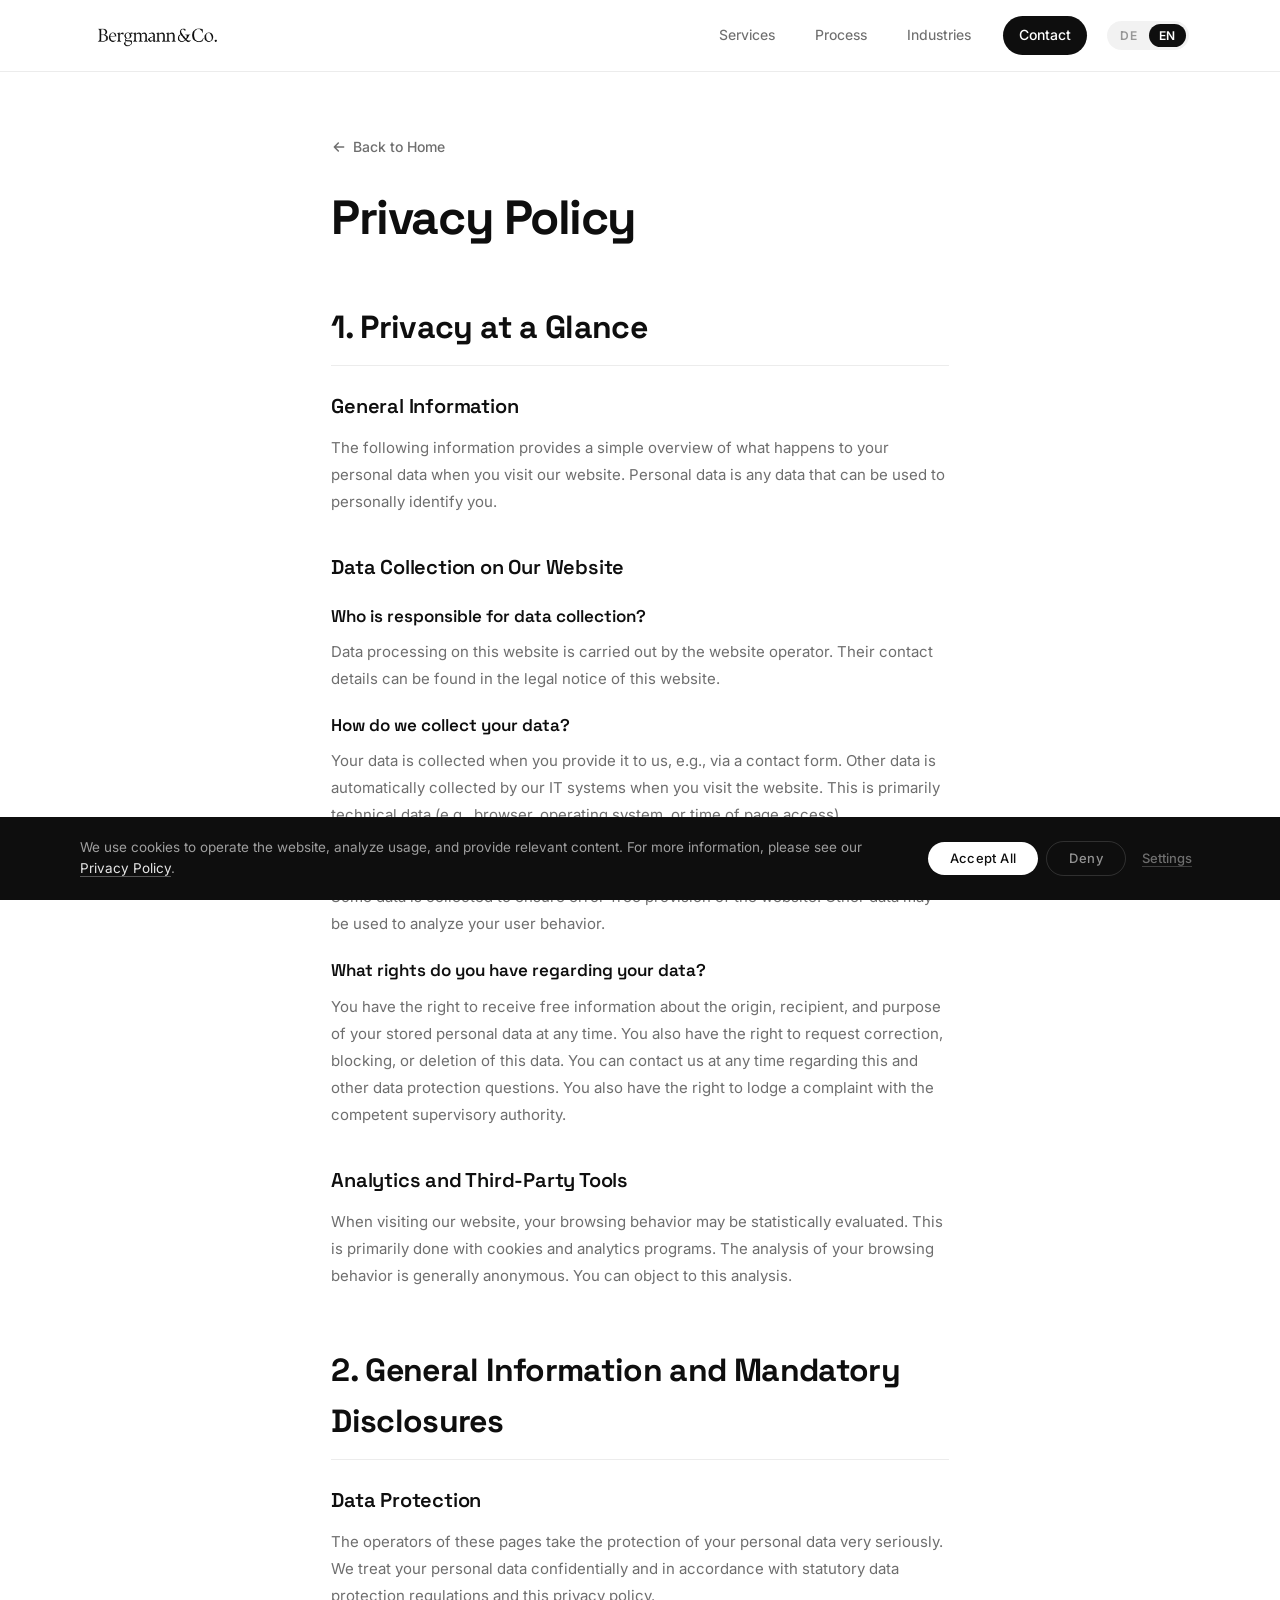
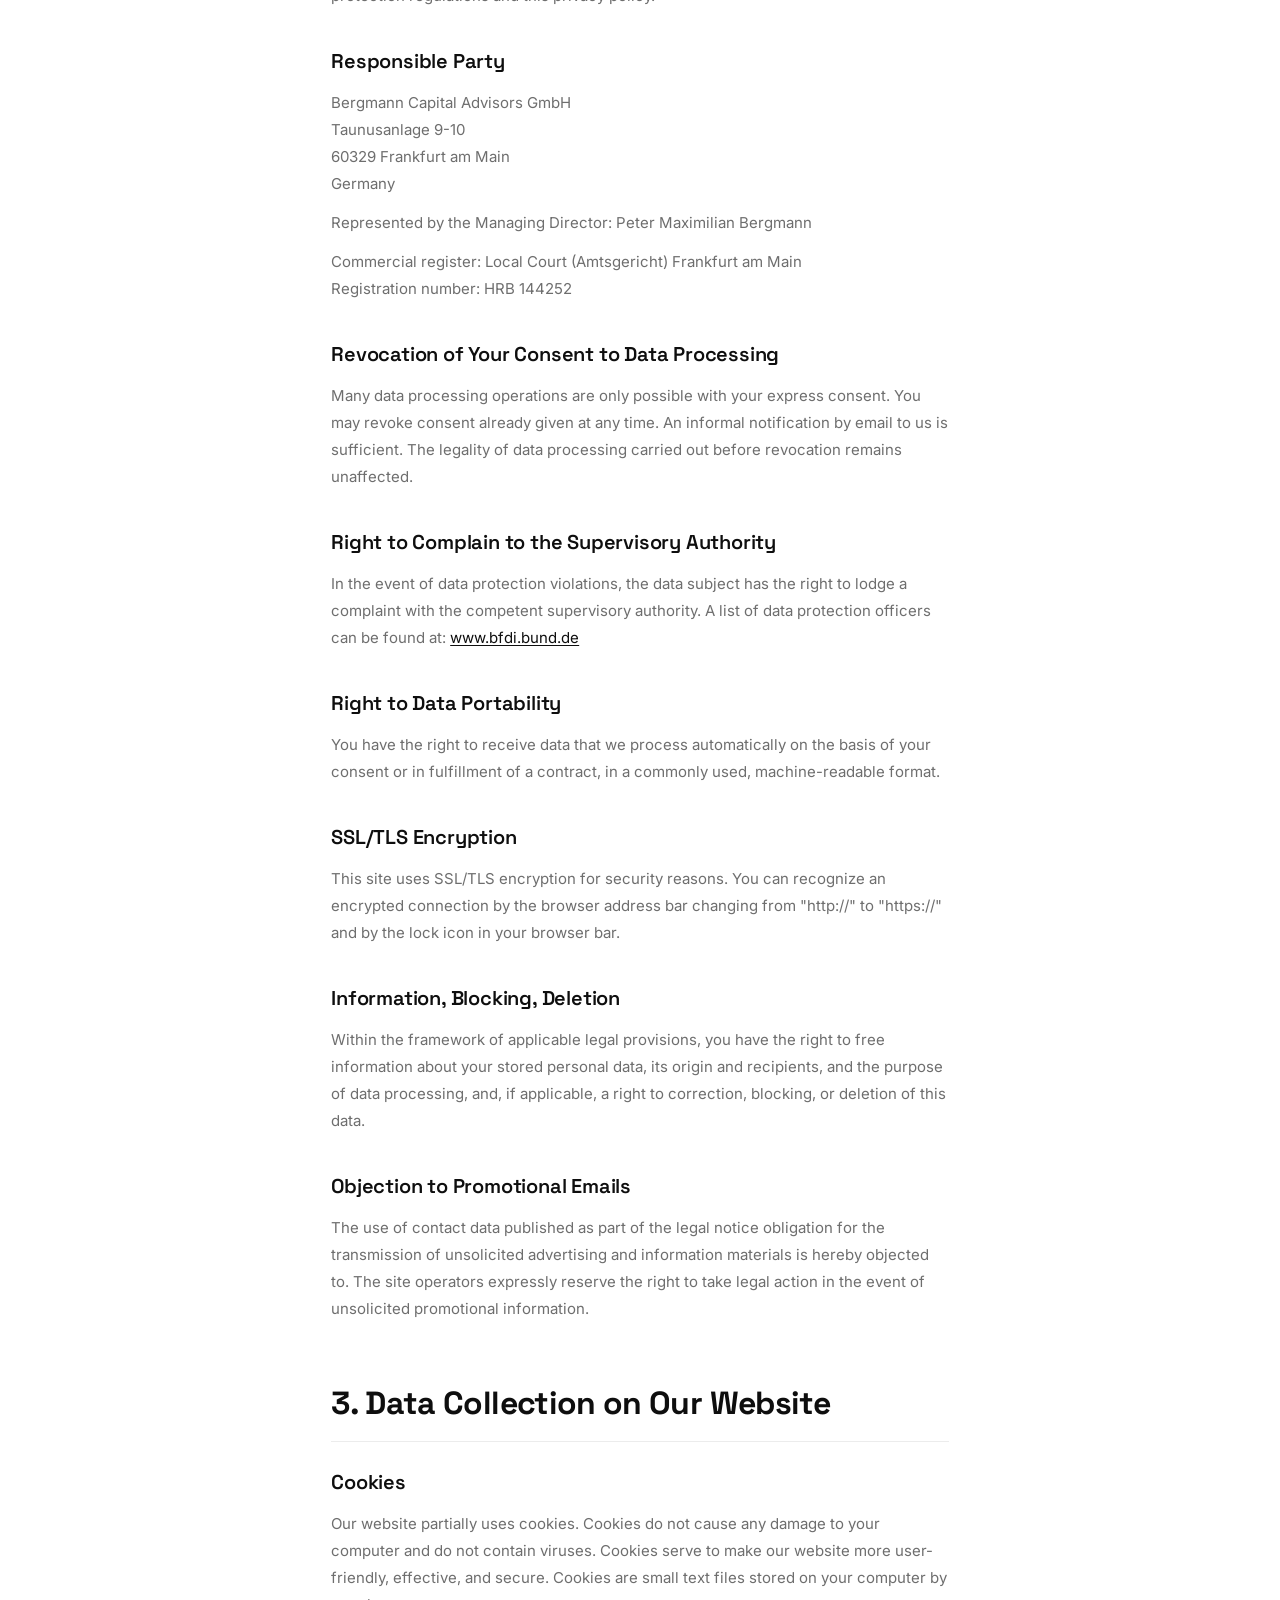
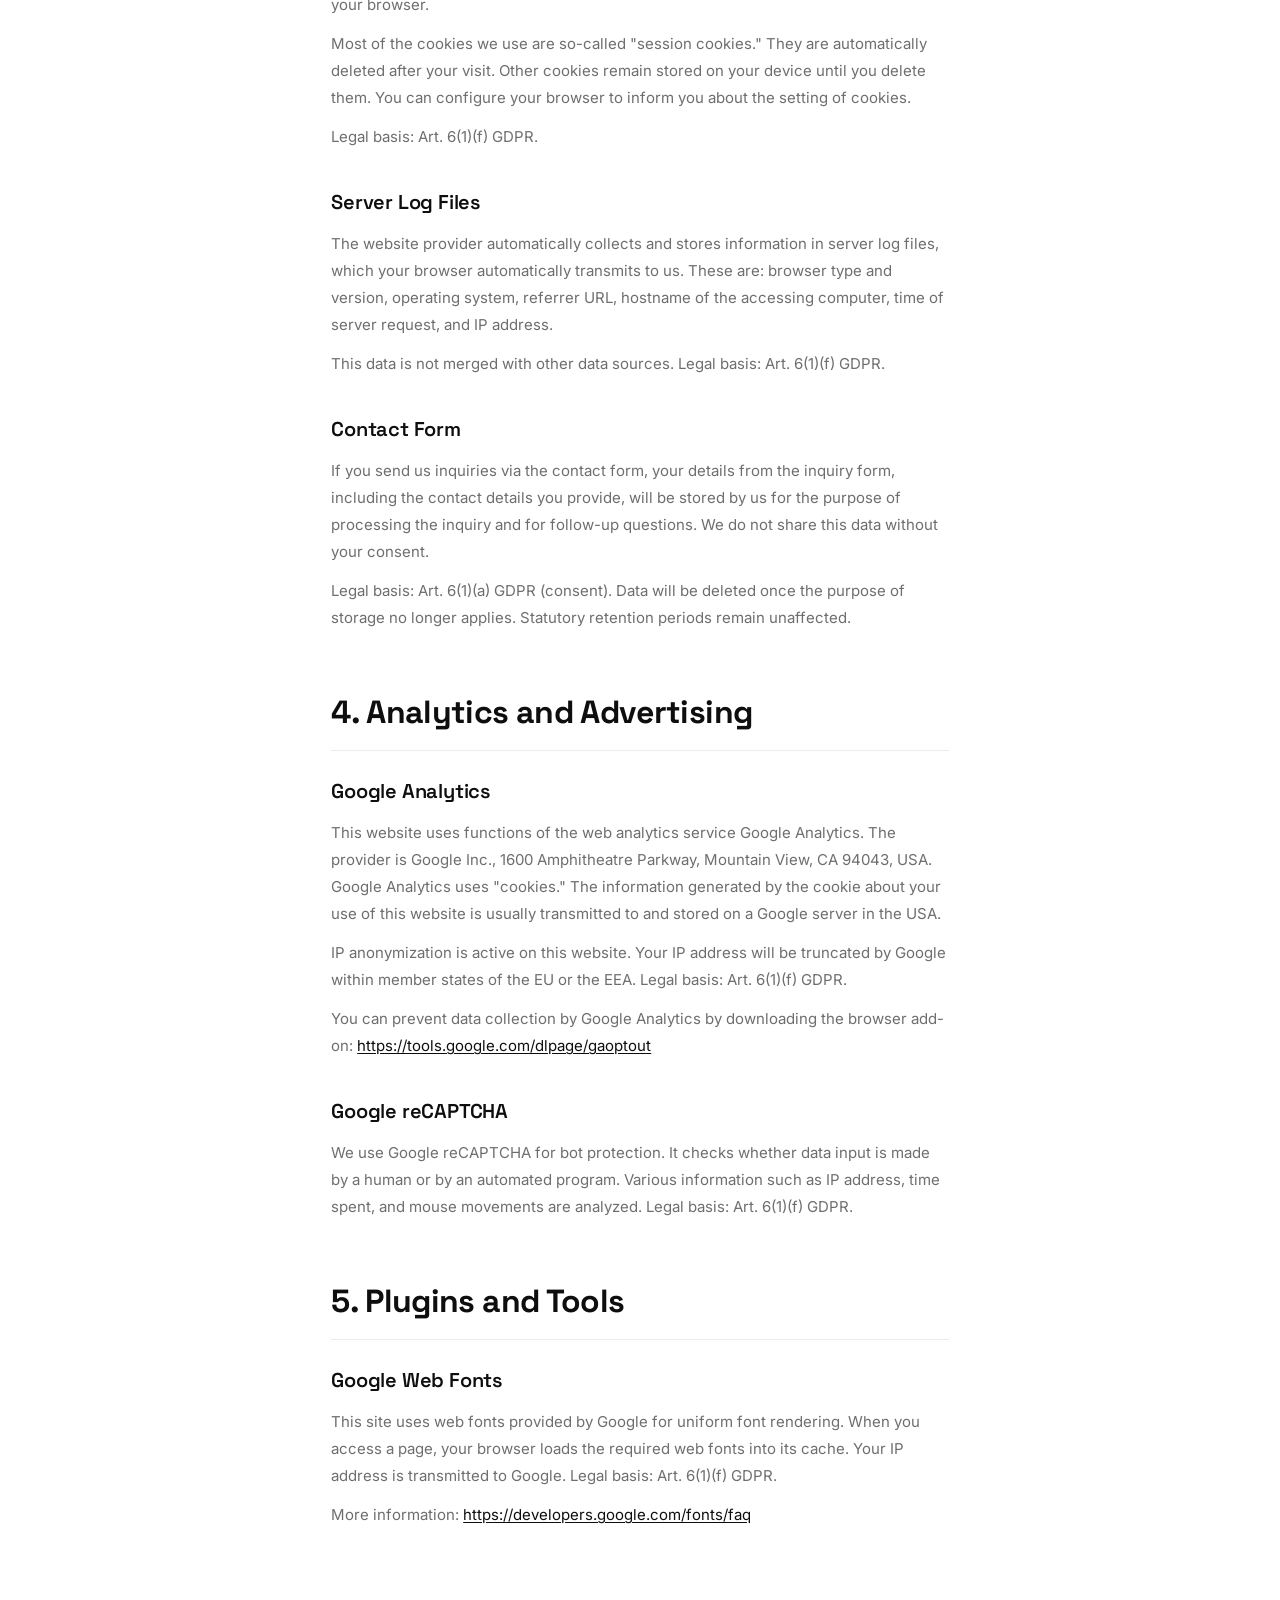
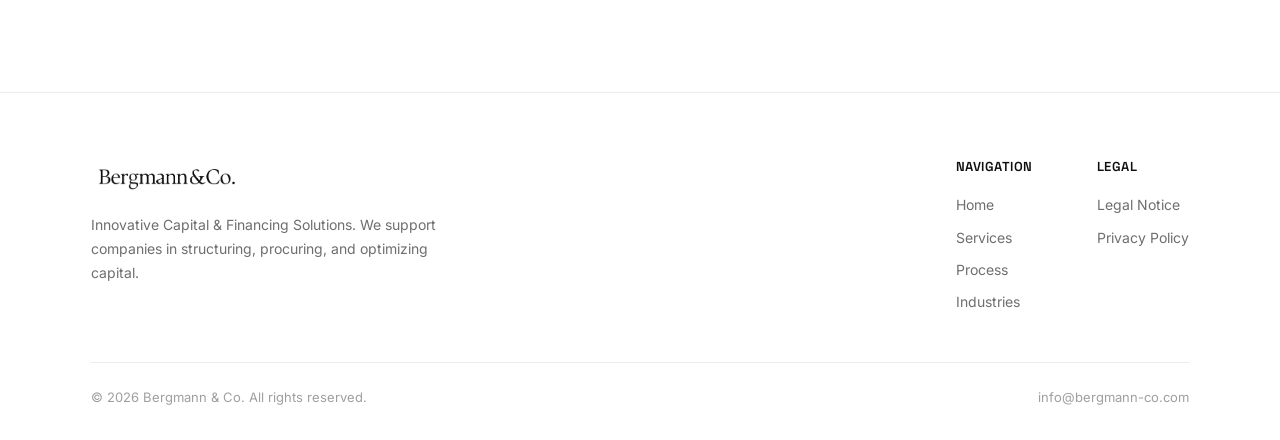
==== commit 65479fa6: "legal: Bergmann Capital Advisors GmbH, HRB 144252, DDG citations Impressum + Datenschutz now match t" ====
--- a/datenschutz.html
+++ b/datenschutz.html
@@ -116,12 +116,16 @@
       <div class="legal__section">
         <h3 class="legal__heading" data-i18n="datenschutz.s5_heading">Verantwortliche Stelle</h3>
         <p class="legal__text" data-i18n="datenschutz.s5_text">
-          HESTIA Asset Development GmbH<br>
+          Bergmann Capital Advisors GmbH<br>
           Taunusanlage 9-10<br>
-          60329 Frankfurt<br>
-          Germany
+          60329 Frankfurt am Main<br>
+          Deutschland
         </p>
-        <p class="legal__text" data-i18n="datenschutz.s5_director">Geschäftsführer: Maximilian Bergmann</p>
+        <p class="legal__text" data-i18n="datenschutz.s5_director">Vertreten durch den Geschäftsführer: Peter Maximilian Bergmann</p>
+        <p class="legal__text" data-i18n="datenschutz.s5_register">
+          Registergericht: Amtsgericht Frankfurt am Main<br>
+          Registernummer: HRB 144252
+        </p>
       </div>
 
       <div class="legal__section">
@@ -229,7 +233,7 @@
     </div>
   </footer>
 
-  <script src="assets/js/lang.js"></script>
+  <script src="assets/js/lang.js?v=3"></script>
   <script>
     const burger = document.getElementById('navBurger');
     const mobileMenu = document.getElementById('mobileMenu');
